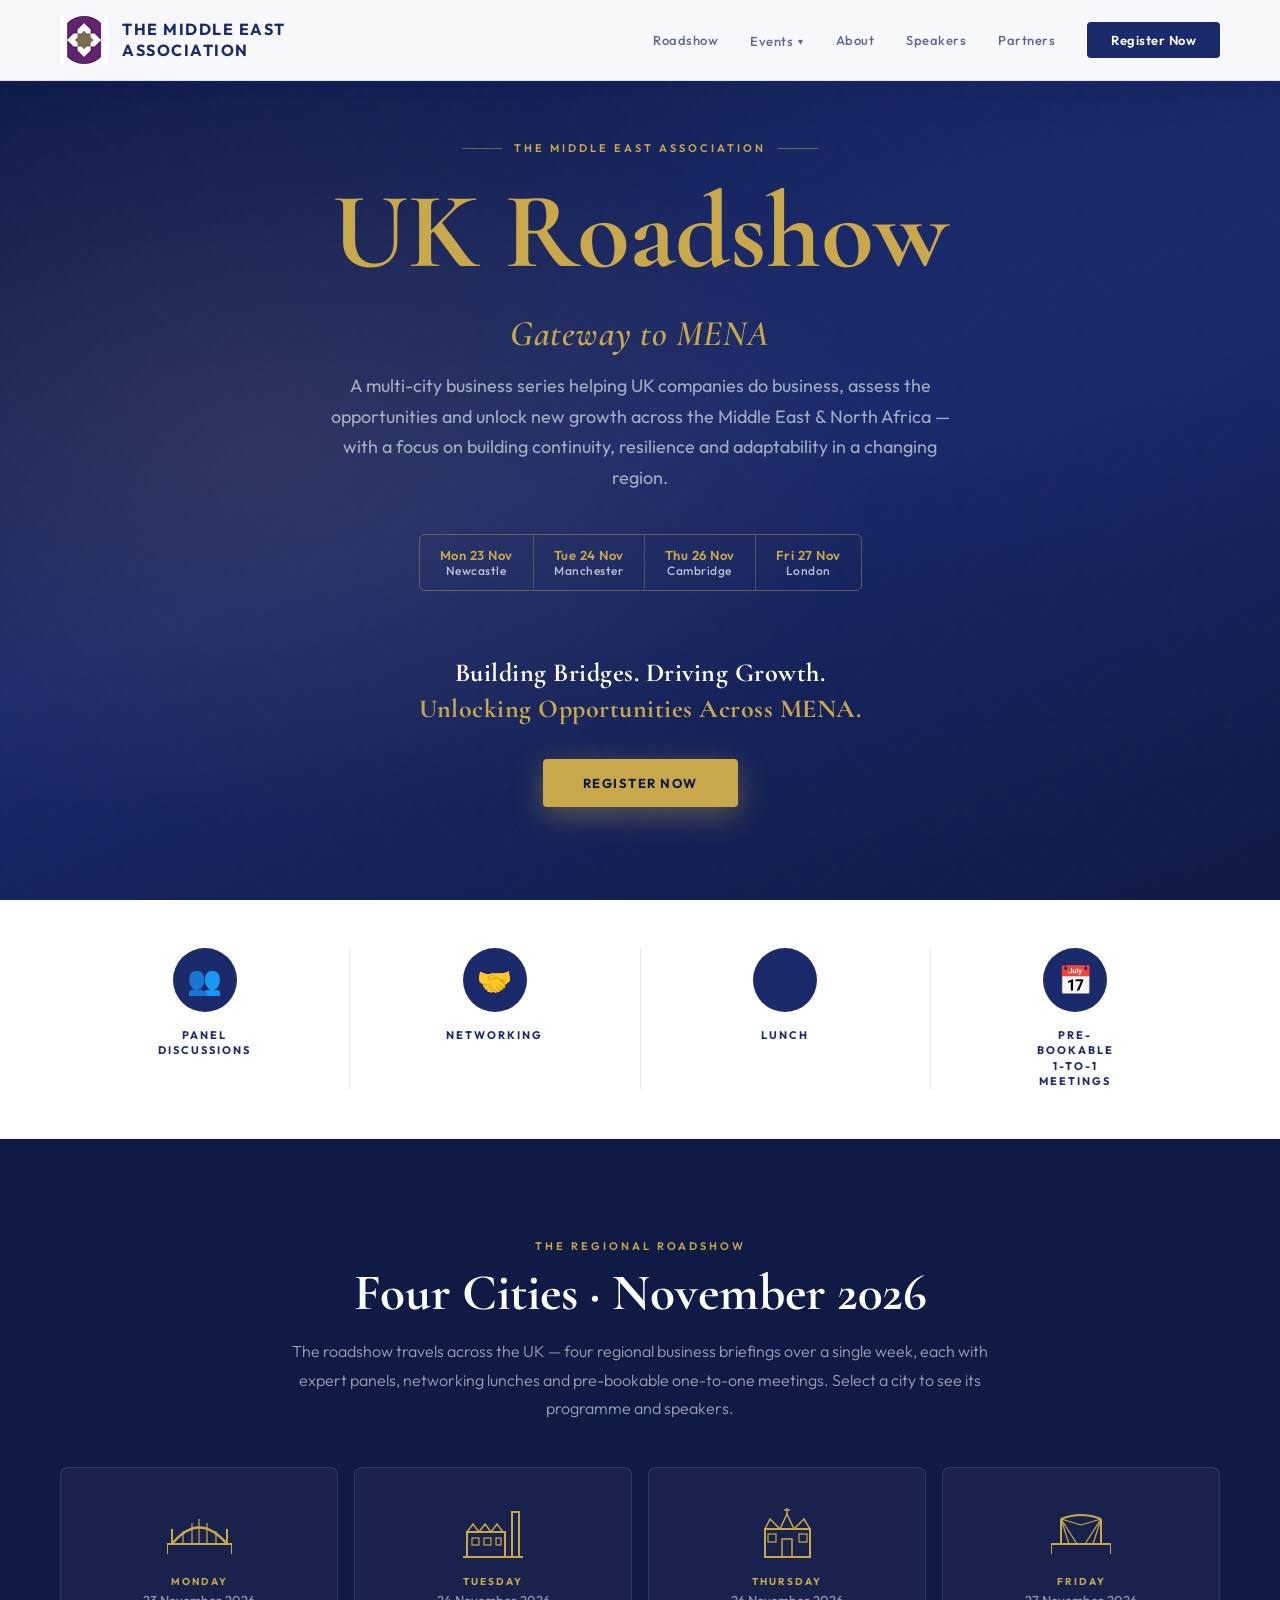
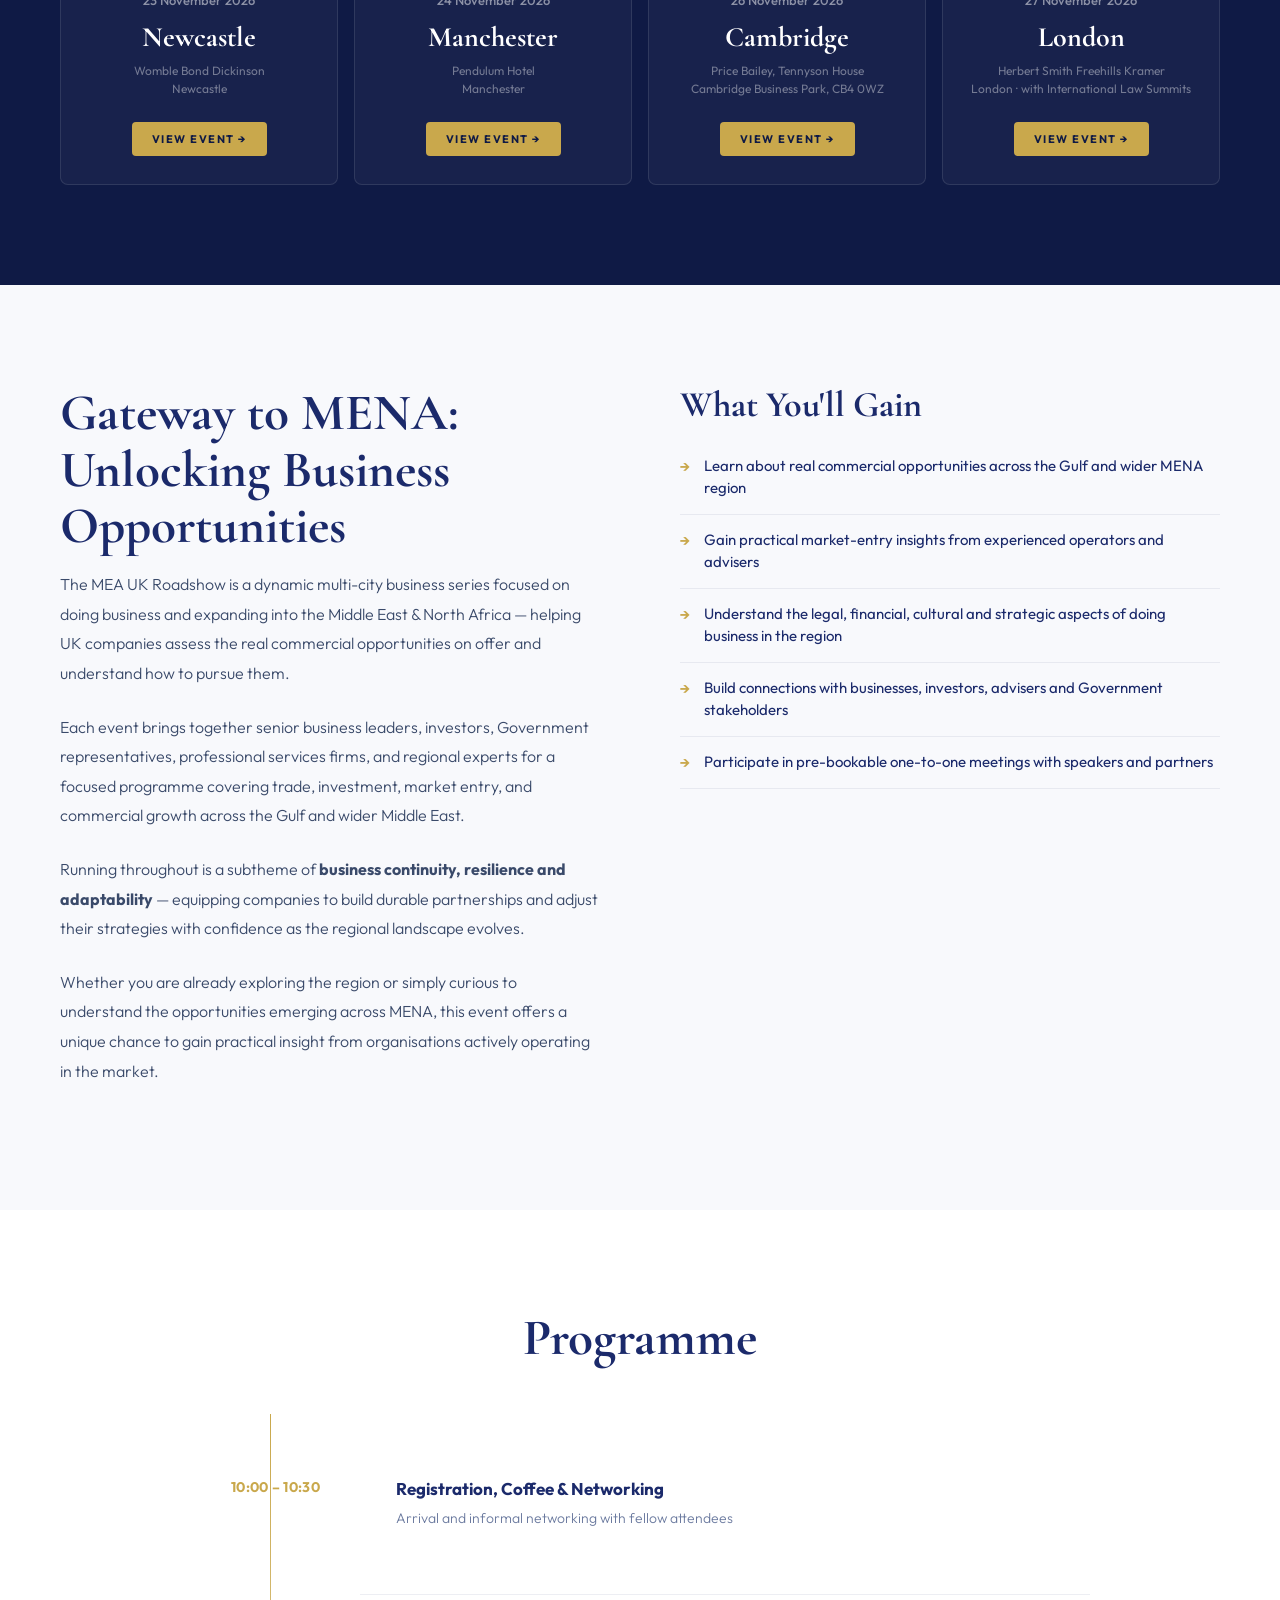
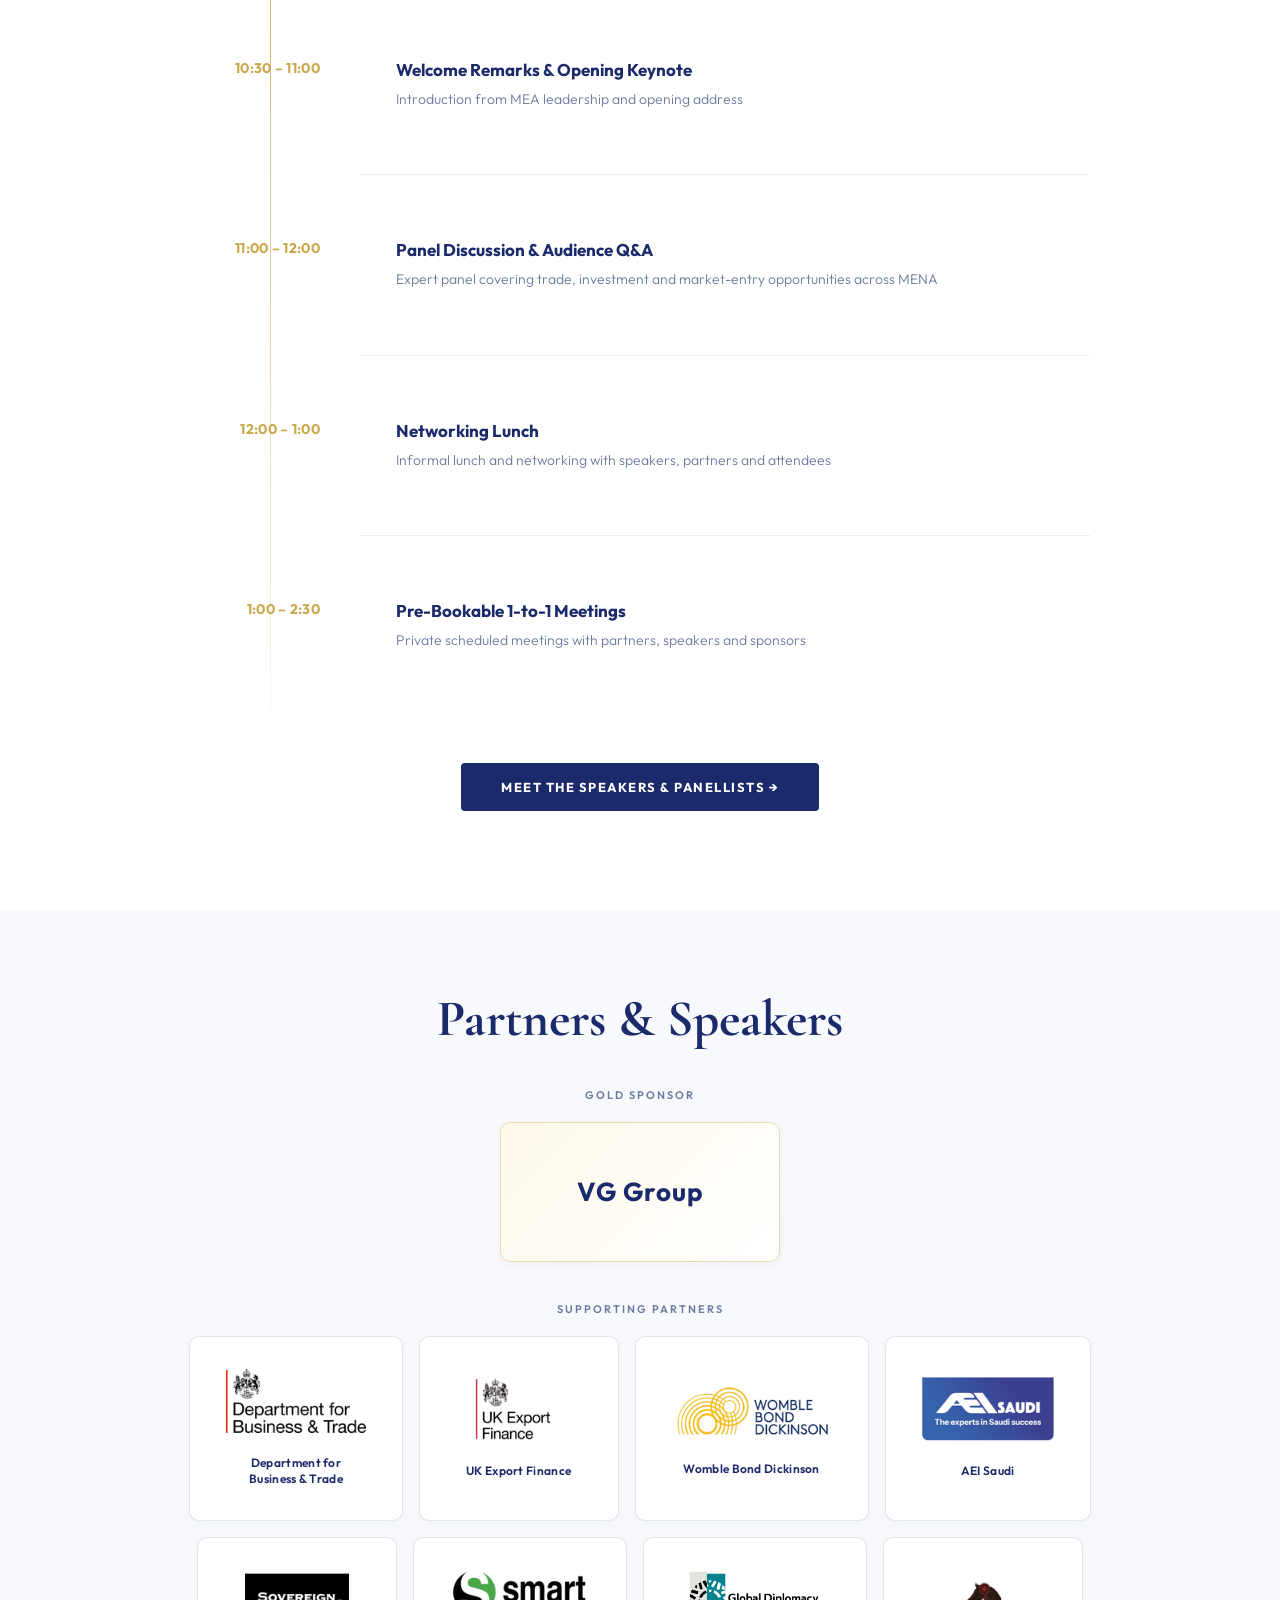
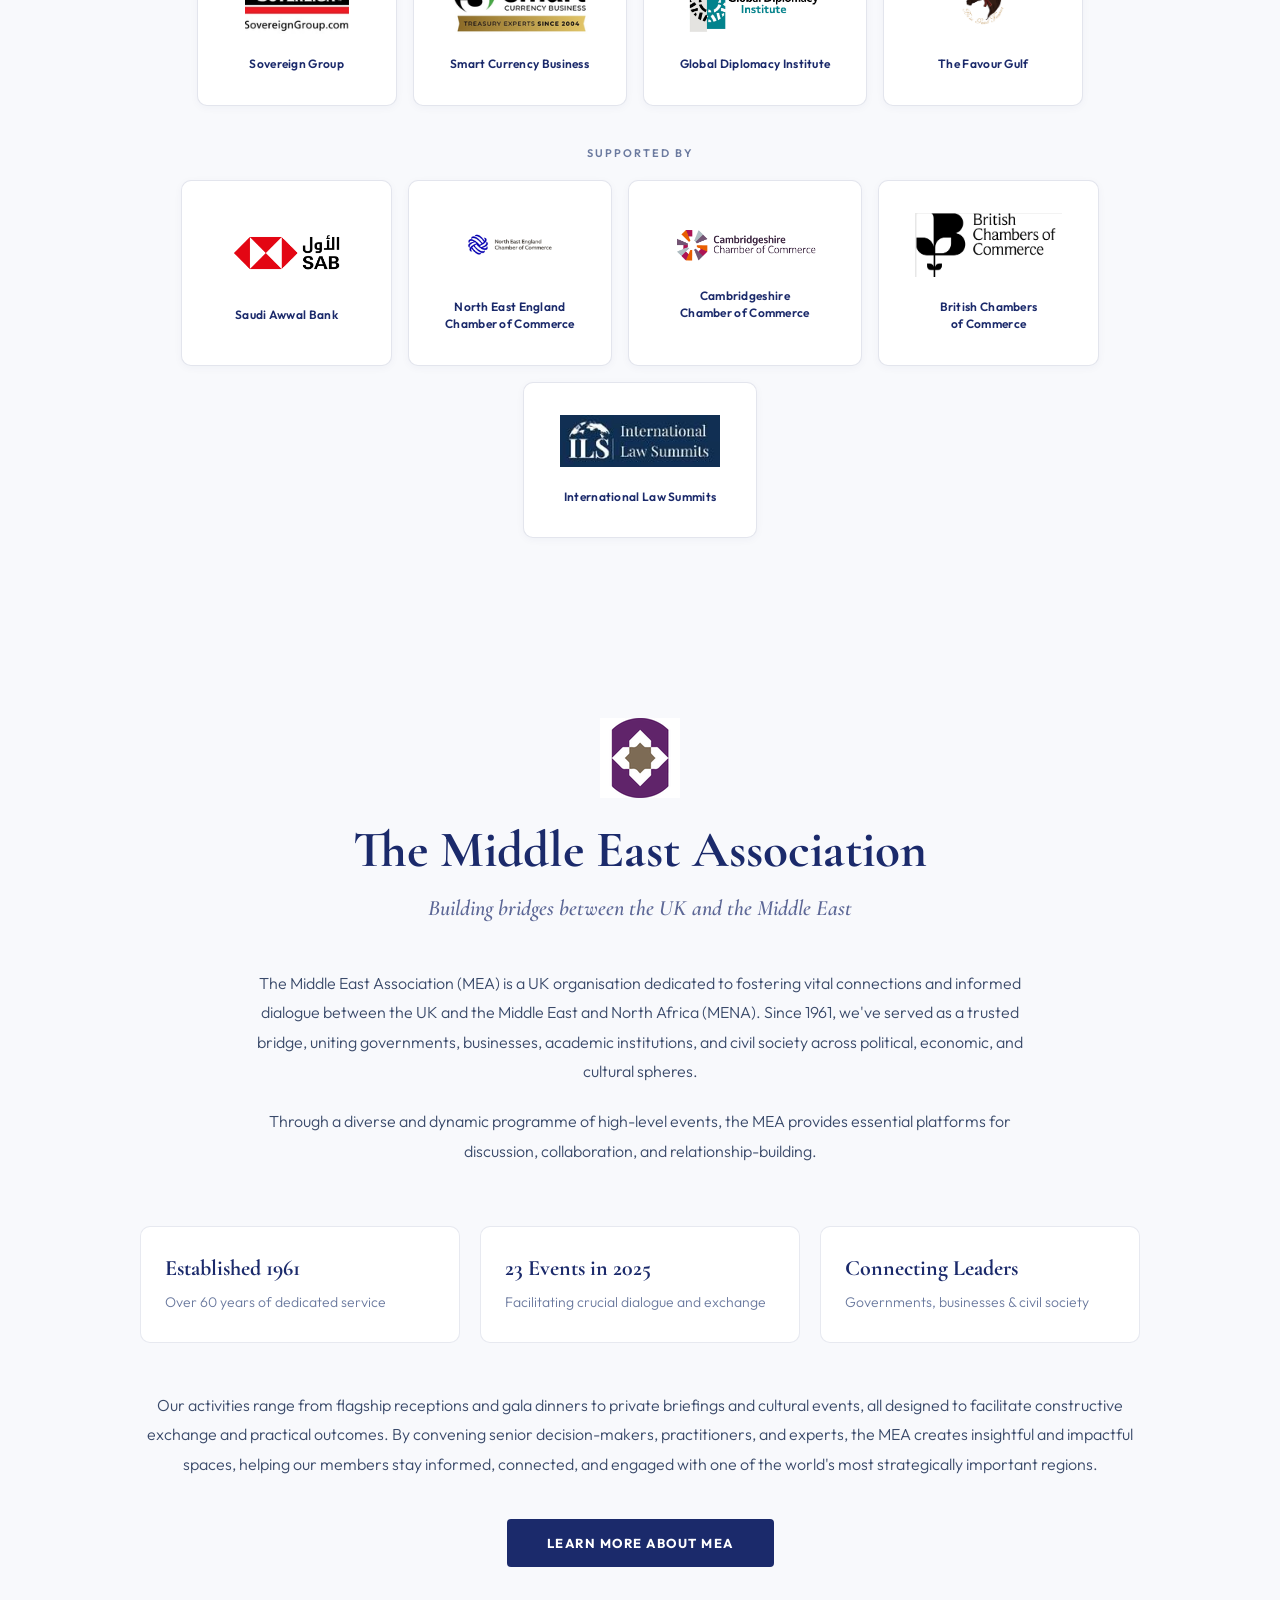
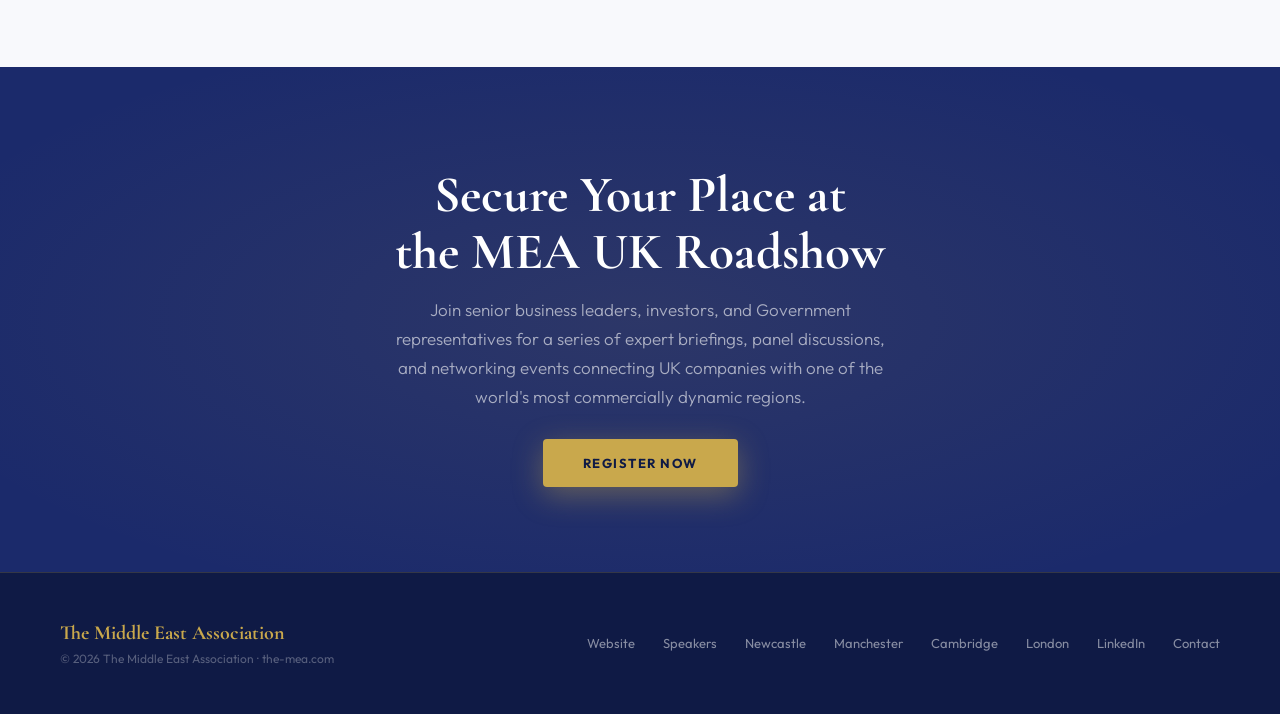
==== index.html @ 3d5b49f6 "Move SAB to the Supported By tier Co-Authored-By: Claude Opus 4.8 (1M context) <noreply@anthropic.co" ====
<!DOCTYPE html>
<html lang="en">
<head>
<meta charset="UTF-8">
<meta name="viewport" content="width=device-width, initial-scale=1.0">
<title>MEA UK Roadshow 2026 | The Middle East Association</title>
<link href="https://fonts.googleapis.com/css2?family=Cormorant+Garamond:ital,wght@0,400;0,600;0,700;1,400;1,600&family=Outfit:wght@300;400;500;600&display=swap" rel="stylesheet">
<link rel="stylesheet" href="assets/styles.css">
</head>
<body>

<!-- NAV -->
<nav>
  <a href="index.html" class="nav-logo">
    <img src="assets/mea-logo.png" alt="The Middle East Association" style="height:48px; width:auto; border-radius:4px;">
    <div class="nav-logo-text">The Middle East<br>Association</div>
  </a>
  <div class="nav-links">
    <a href="index.html">Roadshow</a>
    <details class="nav-dropdown">
      <summary>Events</summary>
      <div class="nav-dropdown-menu">
        <a href="newcastle.html">Newcastle <span>Mon 23 Nov 2026</span></a>
        <a href="manchester.html">Manchester <span>Tue 24 Nov 2026</span></a>
        <a href="cambridge.html">Cambridge <span>Thu 26 Nov 2026</span></a>
        <a href="london.html">London <span>Fri 27 Nov 2026</span></a>
      </div>
    </details>
    <a href="#about">About</a>
    <a href="speakers.html">Speakers</a>
    <a href="#partners">Partners</a>
    <a href="#cities" class="nav-register">Register Now</a>
  </div>
</nav>

<!-- HERO -->
<section class="hero">
  <div class="hero-bg"></div>
  <div class="hero-pattern"></div>
  <div class="hero-content">
    <div class="hero-eyebrow">The Middle East Association</div>
    <h2>UK Roadshow</h2>
    <p style="font-family:'Cormorant Garamond', serif; font-size:clamp(22px,3vw,36px); font-weight:600; font-style:italic; color:var(--gold); margin-bottom:16px; letter-spacing:0.5px; animation: fadeUp 0.9s 0.22s ease both;">Gateway to MENA</p>
    <p class="hero-tagline">A multi-city business series helping UK companies do business, assess the opportunities and unlock new growth across the Middle East &amp; North Africa &mdash; with a focus on building continuity, resilience and adaptability in a changing region.</p>

    <div class="hero-date-strip">
      <a class="hero-date-item" href="newcastle.html"><span>Mon 23 Nov</span>Newcastle</a>
      <a class="hero-date-item" href="manchester.html"><span>Tue 24 Nov</span>Manchester</a>
      <a class="hero-date-item" href="cambridge.html"><span>Thu 26 Nov</span>Cambridge</a>
      <a class="hero-date-item" href="london.html"><span>Fri 27 Nov</span>London</a>
    </div>

    <div style="margin: 24px 0 32px; animation: fadeUp 0.9s 0.35s ease both;">
      <p style="font-family:'Cormorant Garamond', serif; font-size:26px; font-weight:700; color:white; line-height:1.4; letter-spacing:0.5px;">
        Building Bridges. Driving Growth.<br>
        <span style="color:var(--gold);">Unlocking Opportunities Across MENA.</span>
      </p>
    </div>

    <div class="hero-cta">
      <a href="#cities" class="btn-primary">Register Now</a>
    </div>
  </div>
</section>

<!-- FORMAT STRIP -->
<div class="format-strip">
  <div class="format-inner">
    <div class="format-item">
      <div class="format-icon" style="font-size:28px; line-height:64px;">&#128101;</div>
      <div class="format-label">Panel<br>Discussions</div>
    </div>
    <div class="format-item">
      <div class="format-icon" style="font-size:28px; line-height:64px;">&#129309;</div>
      <div class="format-label">Networking</div>
    </div>
    <div class="format-item">
      <div class="format-icon" style="font-size:28px; line-height:64px;">&#127869;</div>
      <div class="format-label">Lunch</div>
    </div>
    <div class="format-item">
      <div class="format-icon" style="font-size:28px; line-height:64px;">&#128197;</div>
      <div class="format-label">Pre-Bookable<br>1-to-1<br>Meetings</div>
    </div>
  </div>
</div>

<!-- CITIES -->
<section class="cities-section" id="cities">
  <div class="section-header" style="margin-bottom:44px;">
    <div class="section-label">The Regional Roadshow</div>
    <h2 class="section-title">Four Cities &middot; November 2026</h2>
    <p class="section-body">The roadshow travels across the UK &mdash; four regional business briefings over a single week, each with expert panels, networking lunches and pre-bookable one-to-one meetings. Select a city to see its programme and speakers.</p>
  </div>

  <div class="cities-grid" style="grid-template-columns:repeat(4,1fr);">
    <a href="newcastle.html" class="city-card">
      <div class="city-landmark"><svg width="65" height="45" viewBox="0 0 65 45" fill="none" xmlns="http://www.w3.org/2000/svg">
  <line x1="0" y1="35" x2="65" y2="35" stroke="#C9A84C" stroke-width="2"/>
  <path d="M5 35 Q32 2 60 35" stroke="#C9A84C" stroke-width="2.5" fill="none"/>
  <line x1="5" y1="35" x2="5" y2="20" stroke="#C9A84C" stroke-width="2"/>
  <line x1="60" y1="35" x2="60" y2="20" stroke="#C9A84C" stroke-width="2"/>
  <line x1="16" y1="35" x2="16" y2="22" stroke="#C9A84C" stroke-width="1.2"/>
  <line x1="25" y1="35" x2="25" y2="14" stroke="#C9A84C" stroke-width="1.2"/>
  <line x1="32" y1="35" x2="32" y2="10" stroke="#C9A84C" stroke-width="1.2"/>
  <line x1="40" y1="35" x2="40" y2="14" stroke="#C9A84C" stroke-width="1.2"/>
  <line x1="49" y1="35" x2="49" y2="22" stroke="#C9A84C" stroke-width="1.2"/>
  <line x1="0" y1="35" x2="0" y2="45" stroke="#C9A84C" stroke-width="2"/>
  <line x1="65" y1="35" x2="65" y2="45" stroke="#C9A84C" stroke-width="2"/>
</svg></div>
      <div class="city-day">Monday</div>
      <div class="city-date-text">23 November 2026</div>
      <div class="city-name">Newcastle</div>
      <div class="city-venue">Womble Bond Dickinson<br>Newcastle</div>
      <span class="city-btn">View Event &rarr;</span>
    </a>

    <a href="manchester.html" class="city-card">
      <div class="city-landmark"><svg width="60" height="55" viewBox="0 0 60 55" fill="none" xmlns="http://www.w3.org/2000/svg">
  <rect x="4" y="28" width="38" height="25" stroke="#C9A84C" stroke-width="2" fill="none"/>
  <path d="M4 28 L10 20 L16 28 M16 28 L22 20 L28 28 M28 28 L34 20 L40 28" stroke="#C9A84C" stroke-width="1.5" fill="none"/>
  <rect x="49" y="8" width="7" height="45" stroke="#C9A84C" stroke-width="2" fill="none"/>
  <rect x="9" y="34" width="7" height="7" stroke="#C9A84C" stroke-width="1.2" fill="none"/>
  <rect x="21" y="34" width="7" height="7" stroke="#C9A84C" stroke-width="1.2" fill="none"/>
  <rect x="33" y="34" width="5" height="7" stroke="#C9A84C" stroke-width="1.2" fill="none"/>
  <line x1="0" y1="53" x2="60" y2="53" stroke="#C9A84C" stroke-width="2"/>
</svg></div>
      <div class="city-day">Tuesday</div>
      <div class="city-date-text">24 November 2026</div>
      <div class="city-name">Manchester</div>
      <div class="city-venue">Pendulum Hotel<br>Manchester</div>
      <span class="city-btn">View Event &rarr;</span>
    </a>

    <a href="cambridge.html" class="city-card">
      <div class="city-landmark"><svg width="55" height="55" viewBox="0 0 55 55" fill="none" xmlns="http://www.w3.org/2000/svg">
  <rect x="5" y="25" width="45" height="28" stroke="#C9A84C" stroke-width="2" fill="none"/>
  <line x1="5" y1="25" x2="5" y2="53" stroke="#C9A84C" stroke-width="2"/>
  <line x1="50" y1="25" x2="50" y2="53" stroke="#C9A84C" stroke-width="2"/>
  <path d="M5 25 L10 15 L20 25" stroke="#C9A84C" stroke-width="1.5" fill="none"/>
  <path d="M20 25 L27 10 L34 25" stroke="#C9A84C" stroke-width="1.5" fill="none"/>
  <path d="M34 25 L44 15 L50 25" stroke="#C9A84C" stroke-width="1.5" fill="none"/>
  <rect x="22" y="35" width="10" height="18" stroke="#C9A84C" stroke-width="1.5" fill="none"/>
  <rect x="8" y="30" width="8" height="8" stroke="#C9A84C" stroke-width="1.2" fill="none"/>
  <rect x="39" y="30" width="8" height="8" stroke="#C9A84C" stroke-width="1.2" fill="none"/>
  <line x1="27" y1="10" x2="27" y2="4" stroke="#C9A84C" stroke-width="1.5"/>
  <line x1="24" y1="6" x2="30" y2="6" stroke="#C9A84C" stroke-width="1.5"/>
</svg></div>
      <div class="city-day">Thursday</div>
      <div class="city-date-text">26 November 2026</div>
      <div class="city-name">Cambridge</div>
      <div class="city-venue">Price Bailey, Tennyson House<br>Cambridge Business Park, CB4 0WZ</div>
      <span class="city-btn">View Event &rarr;</span>
    </a>

    <a href="london.html" class="city-card">
      <div class="city-landmark"><svg width="60" height="45" viewBox="0 0 60 45" fill="none" xmlns="http://www.w3.org/2000/svg">
  <line x1="0" y1="35" x2="60" y2="35" stroke="#C9A84C" stroke-width="2"/>
  <line x1="10" y1="35" x2="10" y2="10" stroke="#C9A84C" stroke-width="2"/>
  <line x1="50" y1="35" x2="50" y2="10" stroke="#C9A84C" stroke-width="2"/>
  <path d="M10 10 Q30 2 50 10" stroke="#C9A84C" stroke-width="2" fill="none"/>
  <line x1="10" y1="10" x2="18" y2="35" stroke="#C9A84C" stroke-width="1.2"/>
  <line x1="10" y1="10" x2="26" y2="35" stroke="#C9A84C" stroke-width="1.2"/>
  <line x1="50" y1="10" x2="42" y2="35" stroke="#C9A84C" stroke-width="1.2"/>
  <line x1="50" y1="10" x2="34" y2="35" stroke="#C9A84C" stroke-width="1.2"/>
  <line x1="10" y1="10" x2="30" y2="16" stroke="#C9A84C" stroke-width="1.2"/>
  <line x1="50" y1="10" x2="30" y2="16" stroke="#C9A84C" stroke-width="1.2"/>
  <line x1="0" y1="35" x2="0" y2="45" stroke="#C9A84C" stroke-width="2"/>
  <line x1="60" y1="35" x2="60" y2="45" stroke="#C9A84C" stroke-width="2"/>
</svg></div>
      <div class="city-day">Friday</div>
      <div class="city-date-text">27 November 2026</div>
      <div class="city-name">London</div>
      <div class="city-venue">Herbert Smith Freehills Kramer<br>London &middot; with International Law Summits</div>
      <span class="city-btn">View Event &rarr;</span>
    </a>

  </div>
</section>

<!-- ABOUT -->
<section class="about-section" id="about">
  <div class="about-inner">
    <div>
      <h2 class="section-title" style="color:var(--navy);">Gateway to MENA:<br>Unlocking Business Opportunities</h2>
      <p class="about-text">The MEA UK Roadshow is a dynamic multi-city business series focused on doing business and expanding into the Middle East &amp; North Africa &mdash; helping UK companies assess the real commercial opportunities on offer and understand how to pursue them.</p>
      <p class="about-text">Each event brings together senior business leaders, investors, Government representatives, professional services firms, and regional experts for a focused programme covering trade, investment, market entry, and commercial growth across the Gulf and wider Middle East.</p>
      <p class="about-text">Running throughout is a subtheme of <strong>business continuity, resilience and adaptability</strong> &mdash; equipping companies to build durable partnerships and adjust their strategies with confidence as the regional landscape evolves.</p>
      <p class="about-text">Whether you are already exploring the region or simply curious to understand the opportunities emerging across MENA, this event offers a unique chance to gain practical insight from organisations actively operating in the market.</p>
    </div>
    <div>
      <h2 class="section-title" style="color:var(--navy); font-size:36px;">What You'll Gain</h2>
      <ul class="benefits-list">
        <li>Learn about real commercial opportunities across the Gulf and wider MENA region</li>
        <li>Gain practical market-entry insights from experienced operators and advisers</li>
        <li>Understand the legal, financial, cultural and strategic aspects of doing business in the region</li>
        <li>Build connections with businesses, investors, advisers and Government stakeholders</li>
        <li>Participate in pre-bookable one-to-one meetings with speakers and partners</li>
      </ul>
    </div>
  </div>
</section>

<!-- PROGRAMME -->
<section class="programme-section" id="programme">
  <div class="programme-inner" style="text-align:center;">
    <h2 class="section-title" style="color:var(--navy); text-align:center; margin-bottom:48px;">Programme</h2>
    <div class="programme-timeline" style="text-align:left;">
      <div class="programme-item">
        <div class="prog-time">10:00 &ndash; 10:30</div>
        <div class="prog-content">
          <div class="prog-title">Registration, Coffee &amp; Networking</div>
          <div class="prog-desc">Arrival and informal networking with fellow attendees</div>
        </div>
      </div>
      <div class="programme-item">
        <div class="prog-time">10:30 &ndash; 11:00</div>
        <div class="prog-content">
          <div class="prog-title">Welcome Remarks &amp; Opening Keynote</div>
          <div class="prog-desc">Introduction from MEA leadership and opening address</div>
        </div>
      </div>
      <div class="programme-item">
        <div class="prog-time">11:00 &ndash; 12:00</div>
        <div class="prog-content">
          <div class="prog-title">Panel Discussion &amp; Audience Q&amp;A</div>
          <div class="prog-desc">Expert panel covering trade, investment and market-entry opportunities across MENA</div>
        </div>
      </div>
      <div class="programme-item">
        <div class="prog-time">12:00 &ndash; 1:00</div>
        <div class="prog-content">
          <div class="prog-title">Networking Lunch</div>
          <div class="prog-desc">Informal lunch and networking with speakers, partners and attendees</div>
        </div>
      </div>
      <div class="programme-item">
        <div class="prog-time">1:00 &ndash; 2:30</div>
        <div class="prog-content">
          <div class="prog-title">Pre-Bookable 1-to-1 Meetings</div>
          <div class="prog-desc">Private scheduled meetings with partners, speakers and sponsors</div>
        </div>
      </div>
    </div>
    <div style="margin-top:48px;">
      <a href="speakers.html" class="btn-primary" style="background:var(--navy); box-shadow:none; display:inline-block; color:white;">Meet the Speakers &amp; Panellists &rarr;</a>
    </div>
  </div>
</section>

<!-- PARTNERS -->
<section class="partners-section" id="partners">
  <div class="partners-inner">
    <h2 class="section-title" style="color:var(--navy); margin-bottom:24px; text-align:center;">Partners &amp; Speakers</h2>

    <div class="partners-label" style="text-align:center;">Gold Sponsor</div>
    <div class="partners-grid" style="justify-content:center;">
      <a href="https://www.vg.je" target="_blank" class="partner-logo-card sponsor" style="min-width:280px; min-height:140px;">
        <span class="partner-name" style="font-size:26px; font-weight:700; color:var(--navy); letter-spacing:1px; line-height:1.2;">VG Group</span>
      </a>
    </div>

    <div class="partners-label" style="text-align:center;">Supporting Partners</div>
    <div class="partners-grid" style="justify-content:center;">
      <a href="https://www.gov.uk/government/organisations/department-for-business-and-trade" target="_blank" class="partner-logo-card" style="min-height:130px;">
        <img src="assets/partners/department-for-business-and-trade.png" alt="Department for<br>Business &amp; Trade">
        <span class="partner-name" style="font-size:12px; font-weight:600; color:var(--navy); text-align:center; line-height:1.4; margin-top:8px;">Department for<br>Business &amp; Trade</span>
      </a>
      <a href="https://www.ukexportfinance.gov.uk" target="_blank" class="partner-logo-card" style="min-height:130px;">
        <img src="assets/partners/uk-export-finance.png" alt="UK Export Finance">
        <span class="partner-name" style="font-size:12px; font-weight:600; color:var(--navy); text-align:center; line-height:1.4; margin-top:8px;">UK Export Finance</span>
      </a>
      <a href="https://www.womblebonddickinson.com/uk" target="_blank" class="partner-logo-card" style="min-height:130px;">
        <img src="assets/partners/womble-bond-dickinson.png" alt="Womble Bond Dickinson">
        <span class="partner-name" style="font-size:12px; font-weight:600; color:var(--navy); text-align:center; line-height:1.4; margin-top:8px;">Womble Bond Dickinson</span>
      </a>
      <a href="https://www.aeisaudi.com" target="_blank" class="partner-logo-card" style="min-height:130px;">
        <img src="assets/partners/aei-saudi.png" alt="AEI Saudi">
        <span class="partner-name" style="font-size:12px; font-weight:600; color:var(--navy); text-align:center; line-height:1.4; margin-top:8px;">AEI Saudi</span>
      </a>
      <a href="https://www.sovereigngroup.com" target="_blank" class="partner-logo-card" style="min-height:130px;">
        <img src="assets/partners/sovereign-group.png" alt="Sovereign Group">
        <span class="partner-name" style="font-size:12px; font-weight:600; color:var(--navy); text-align:center; line-height:1.4; margin-top:8px;">Sovereign Group</span>
      </a>
      <a href="https://www.smartcurrencybusiness.com/middle-east-association/" target="_blank" class="partner-logo-card" style="min-height:130px;">
        <img src="assets/partners/smart-currency-business.png" alt="Smart Currency Business">
        <span class="partner-name" style="font-size:12px; font-weight:600; color:var(--navy); text-align:center; line-height:1.4; margin-top:8px;">Smart Currency Business</span>
      </a>
      <a href="https://globaldiplomacyinstitute.com/" target="_blank" class="partner-logo-card" style="min-height:130px;">
        <img src="assets/partners/global-diplomacy-institute.png" alt="Global Diplomacy Institute">
        <span class="partner-name" style="font-size:12px; font-weight:600; color:var(--navy); text-align:center; line-height:1.4; margin-top:8px;">Global Diplomacy Institute</span>
      </a>
      <a href="https://thefavourgulf.com/" target="_blank" class="partner-logo-card" style="min-height:130px;">
        <img src="assets/partners/the-favour-gulf.png" alt="The Favour Gulf">
        <span class="partner-name" style="font-size:12px; font-weight:600; color:var(--navy); text-align:center; line-height:1.4; margin-top:8px;">The Favour Gulf</span>
      </a>
    </div>

    <div class="partners-label" style="text-align:center;">Supported By</div>
    <div class="partners-grid" style="justify-content:center;">
      <a href="https://www.sab.com" target="_blank" class="partner-logo-card" style="min-height:130px;">
        <img src="assets/partners/saudi-awwal-bank.png" alt="Saudi Awwal Bank (SAB)">
        <span class="partner-name" style="font-size:12px; font-weight:600; color:var(--navy); text-align:center; line-height:1.4; margin-top:8px;">Saudi Awwal Bank</span>
      </a>
      <a href="https://www.necc.co.uk" target="_blank" class="partner-logo-card" style="min-height:130px;">
        <img src="assets/partners/north-east-england-chamber-of-commerce.gif" alt="North East England<br>Chamber of Commerce">
        <span class="partner-name" style="font-size:12px; font-weight:600; color:var(--navy); text-align:center; line-height:1.4; margin-top:8px;">North East England<br>Chamber of Commerce</span>
      </a>
      <a href="https://www.cambridgeshirechamber.co.uk" target="_blank" class="partner-logo-card" style="min-height:130px;">
        <img src="assets/partners/cambridgeshire-chamber-of-commerce.png" alt="Cambridgeshire<br>Chamber of Commerce">
        <span class="partner-name" style="font-size:12px; font-weight:600; color:var(--navy); text-align:center; line-height:1.4; margin-top:8px;">Cambridgeshire<br>Chamber of Commerce</span>
      </a>
      <a href="https://www.britishchambers.org.uk" target="_blank" class="partner-logo-card" style="min-height:130px;">
        <img src="assets/partners/british-chambers-of-commerce.png" alt="British Chambers<br>of Commerce">
        <span class="partner-name" style="font-size:12px; font-weight:600; color:var(--navy); text-align:center; line-height:1.4; margin-top:8px;">British Chambers<br>of Commerce</span>
      </a>
      <a href="london.html" target="_blank" class="partner-logo-card" style="min-height:130px;">
        <img src="assets/partners/international-law-summit.png" alt="International Law Summits">
        <span class="partner-name" style="font-size:12px; font-weight:600; color:var(--navy); text-align:center; line-height:1.4; margin-top:8px;">International Law Summits</span>
      </a>
    </div>
  </div>
</section>

<!-- ABOUT MEA -->
<section style="background:#F8F9FC; padding:100px 60px;">
  <div style="max-width:1000px; margin:0 auto;">
    <div style="text-align:center; margin-bottom:48px;">
      <img src="assets/mea-logo-large.png" alt="MEA Logo" style="height:80px; width:auto; margin-bottom:24px; display:block; margin-left:auto; margin-right:auto;">
      <h2 style="font-family:'Cormorant Garamond',serif; font-size:clamp(36px,4vw,60px); font-weight:700; color:var(--navy); margin-bottom:16px; line-height:1.1;">The Middle East Association</h2>
      <p style="font-family:'Cormorant Garamond',serif; font-size:22px; font-weight:600; color:var(--navy); opacity:0.7; font-style:italic;">Building bridges between the UK and the Middle East</p>
    </div>

    <div style="margin-bottom:60px; max-width:780px; text-align:center; margin-left:auto; margin-right:auto;">
      <p style="font-size:16px; font-weight:300; line-height:1.85; color:#3A4A6A; margin-bottom:20px;">The Middle East Association (MEA) is a UK organisation dedicated to fostering vital connections and informed dialogue between the UK and the Middle East and North Africa (MENA). Since 1961, we've served as a trusted bridge, uniting governments, businesses, academic institutions, and civil society across political, economic, and cultural spheres.</p>
      <p style="font-size:16px; font-weight:300; line-height:1.85; color:#3A4A6A;">Through a diverse and dynamic programme of high-level events, the MEA provides essential platforms for discussion, collaboration, and relationship-building.</p>
    </div>

    <div class="stats-grid">
      <div style="background:white; border:1px solid rgba(27,42,107,0.1); border-radius:10px; padding:28px 24px;">
        <h4 style="font-family:'Cormorant Garamond',serif; font-size:22px; font-weight:700; color:var(--navy); margin-bottom:10px;">Established 1961</h4>
        <p style="font-size:14px; font-weight:300; color:var(--muted); line-height:1.6;">Over 60 years of dedicated service</p>
      </div>
      <div style="background:white; border:1px solid rgba(27,42,107,0.1); border-radius:10px; padding:28px 24px;">
        <h4 style="font-family:'Cormorant Garamond',serif; font-size:22px; font-weight:700; color:var(--navy); margin-bottom:10px;">23 Events in 2025</h4>
        <p style="font-size:14px; font-weight:300; color:var(--muted); line-height:1.6;">Facilitating crucial dialogue and exchange</p>
      </div>
      <div style="background:white; border:1px solid rgba(27,42,107,0.1); border-radius:10px; padding:28px 24px;">
        <h4 style="font-family:'Cormorant Garamond',serif; font-size:22px; font-weight:700; color:var(--navy); margin-bottom:10px;">Connecting Leaders</h4>
        <p style="font-size:14px; font-weight:300; color:var(--muted); line-height:1.6;">Governments, businesses &amp; civil society</p>
      </div>
    </div>

    <p style="font-size:16px; font-weight:300; line-height:1.85; color:#3A4A6A; text-align:center;">Our activities range from flagship receptions and gala dinners to private briefings and cultural events, all designed to facilitate constructive exchange and practical outcomes. By convening senior decision-makers, practitioners, and experts, the MEA creates insightful and impactful spaces, helping our members stay informed, connected, and engaged with one of the world's most strategically important regions.</p>

    <div style="text-align:center; margin-top:40px;">
      <a href="https://the-mea.com" target="_blank" class="btn-primary" style="background:var(--navy); box-shadow:none; display:inline-block; color:white;">Learn More About MEA</a>
    </div>
  </div>
</section>

<!-- CTA -->
<section class="cta-section">
  <div style="position:relative; z-index:2;">
    <h2 class="section-title" style="color:white; margin-bottom:16px;">Secure Your Place at<br>the MEA UK Roadshow</h2>
    <p class="cta-sub">Join senior business leaders, investors, and Government representatives for a series of expert briefings, panel discussions, and networking events connecting UK companies with one of the world's most commercially dynamic regions.</p>
    <a href="#cities" class="btn-primary">Register Now</a>
  </div>
</section>

<!-- FOOTER -->
<footer>
  <div class="footer-left">
    <div class="footer-logo">The Middle East Association</div>
    <p>&copy; 2026 The Middle East Association &middot; the-mea.com</p>
  </div>
  <div class="footer-links">
    <a href="https://the-mea.com" target="_blank">Website</a>
    <a href="speakers.html">Speakers</a>
    <a href="newcastle.html">Newcastle</a>
    <a href="manchester.html">Manchester</a>
    <a href="cambridge.html">Cambridge</a>
    <a href="london.html">London</a>
    <a href="https://www.linkedin.com/company/middle-east-association-the-/" target="_blank">LinkedIn</a>
    <a href="mailto:info@the-mea.com">Contact</a>
  </div>
</footer>
<script>
  document.addEventListener('click', function (e) {
    document.querySelectorAll('details.nav-dropdown[open]').forEach(function (d) {
      if (!d.contains(e.target)) d.removeAttribute('open');
    });
  });
</script>

</body>
</html>
---- assets/styles.css ----
:root {
  --navy: #1B2A6B;
  --navy-dark: #0F1A45;
  --gold: #C9A84C;
  --gold-light: #E8D5A3;
  --cream: #FAF7F2;
  --white: #FFFFFF;
  --text: #1B2A6B;
  --muted: #6B7A9F;
  --bg: #F8F9FC;
}

* { margin: 0; padding: 0; box-sizing: border-box; }
html { scroll-behavior: smooth; }

body {
  font-family: 'Outfit', sans-serif;
  background: var(--white);
  color: var(--text);
  overflow-x: hidden;
}

/* ─── NAV ─── */
nav {
  position: fixed;
  top: 0; left: 0; right: 0;
  z-index: 100;
  padding: 16px 60px;
  display: flex;
  align-items: center;
  justify-content: space-between;
  background: rgba(255,255,255,0.97);
  backdrop-filter: blur(8px);
  border-bottom: 1px solid rgba(27,42,107,0.1);
  box-shadow: 0 2px 20px rgba(27,42,107,0.06);
}

.nav-logo {
  display: flex;
  align-items: center;
  gap: 14px;
}

.nav-logo-text {
  font-family: 'Outfit', sans-serif;
  font-size: 16px;
  font-weight: 700;
  letter-spacing: 1.5px;
  text-transform: uppercase;
  color: var(--navy);
  line-height: 1.3;
}

.nav-links { display: flex; gap: 32px; align-items: center; }
.nav-links a {
  font-size: 13px;
  font-weight: 500;
  letter-spacing: 0.5px;
  color: var(--navy);
  text-decoration: none;
  opacity: 0.7;
  transition: opacity 0.2s, color 0.2s;
}
.nav-links a:hover { opacity: 1; color: var(--gold); }

.nav-register {
  background: var(--navy) !important;
  color: white !important;
  padding: 10px 24px;
  border-radius: 4px;
  opacity: 1 !important;
  font-weight: 600 !important;
  transition: background 0.2s !important;
}
.nav-register:hover { background: var(--gold) !important; }

/* ─── HERO ─── */
.hero {
  min-height: 100vh;
  position: relative;
  display: flex;
  align-items: center;
  justify-content: center;
  overflow: hidden;
  background: var(--navy-dark);
  padding: 120px 60px 80px;
}

.hero-bg {
  position: absolute;
  inset: 0;
  background:
    radial-gradient(ellipse 70% 60% at 20% 50%, rgba(201,168,76,0.12) 0%, transparent 70%),
    radial-gradient(ellipse 60% 50% at 80% 30%, rgba(27,42,107,0.8) 0%, transparent 70%),
    linear-gradient(160deg, #0F1A45 0%, #1B2A6B 50%, #0F1A45 100%);
}

.hero-pattern {
  position: absolute;
  inset: 0;
  background-image: url("data:image/svg+xml,%3Csvg width='60' height='60' viewBox='0 0 60 60' xmlns='http://www.w3.org/2000/svg'%3E%3Cpath d='M30 5 L55 30 L30 55 L5 30 Z' fill='none' stroke='rgba(201,168,76,0.04)' stroke-width='1'/%3E%3C/svg%3E");
  background-size: 60px 60px;
}

.hero-content {
  position: relative;
  z-index: 2;
  text-align: center;
  max-width: 900px;
  animation: fadeUp 0.9s ease both;
}

@keyframes fadeUp {
  from { opacity: 0; transform: translateY(24px); }
  to { opacity: 1; transform: translateY(0); }
}

.hero-eyebrow {
  display: inline-flex;
  align-items: center;
  gap: 12px;
  font-size: 11px;
  font-weight: 600;
  letter-spacing: 3px;
  text-transform: uppercase;
  color: var(--gold);
  margin-bottom: 28px;
  animation: fadeUp 0.9s 0.1s ease both;
}

.hero-eyebrow::before,
.hero-eyebrow::after {
  content: '';
  width: 40px;
  height: 1px;
  background: var(--gold);
  opacity: 0.5;
}

.hero h1 {
  font-family: 'Cormorant Garamond', serif;
  font-size: clamp(28px, 5vw, 52px);
  font-weight: 600;
  line-height: 1.1;
  color: rgba(255,255,255,0.85);
  margin-bottom: 8px;
  letter-spacing: 3px;
  text-transform: uppercase;
  animation: fadeUp 0.9s 0.15s ease both;
}

.hero h2 {
  font-family: 'Cormorant Garamond', serif;
  font-size: clamp(52px, 9vw, 108px);
  font-weight: 700;
  line-height: 0.9;
  color: var(--gold);
  margin-bottom: 32px;
  animation: fadeUp 0.9s 0.2s ease both;
}

.hero-tagline {
  font-size: 18px;
  font-weight: 400;
  color: rgba(255,255,255,0.6);
  max-width: 620px;
  margin: 0 auto 16px;
  line-height: 1.7;
  animation: fadeUp 0.9s 0.25s ease both;
}

.hero-tagline strong {
  color: rgba(255,255,255,0.9);
  font-weight: 500;
}

.hero-date-strip {
  display: inline-flex;
  gap: 0;
  border: 1px solid rgba(201,168,76,0.4);
  border-radius: 6px;
  overflow: hidden;
  margin: 24px auto 40px;
  animation: fadeUp 0.9s 0.3s ease both;
}

.hero-date-item {
  padding: 12px 20px;
  font-size: 12px;
  font-weight: 500;
  color: rgba(255,255,255,0.7);
  letter-spacing: 0.5px;
  border-right: 1px solid rgba(201,168,76,0.3);
}

.hero-date-item:last-child { border-right: none; }
.hero-date-item span { display: block; color: var(--gold); font-weight: 600; font-size: 13px; }

.hero-cta {
  display: flex;
  gap: 16px;
  justify-content: center;
  flex-wrap: wrap;
  animation: fadeUp 0.9s 0.35s ease both;
}

.btn-primary {
  background: var(--gold);
  color: var(--navy-dark);
  text-decoration: none;
  padding: 16px 40px;
  border-radius: 4px;
  font-size: 13px;
  font-weight: 700;
  letter-spacing: 1.5px;
  text-transform: uppercase;
  transition: all 0.3s;
  box-shadow: 0 8px 30px rgba(201,168,76,0.4);
}
.btn-primary:hover { background: var(--gold-light); transform: translateY(-2px); }

.btn-secondary {
  background: transparent;
  color: white;
  text-decoration: none;
  padding: 16px 40px;
  border-radius: 4px;
  font-size: 13px;
  font-weight: 600;
  letter-spacing: 1.5px;
  text-transform: uppercase;
  border: 1px solid rgba(255,255,255,0.3);
  transition: all 0.3s;
}
.btn-secondary:hover { border-color: var(--gold); color: var(--gold); }

/* ─── TAGLINE BANNER ─── */
.tagline-banner {
  background: var(--navy);
  padding: 28px 60px;
  display: flex;
  align-items: center;
  justify-content: center;
  gap: 16px;
}

.tagline-banner p {
  font-size: 15px;
  font-weight: 500;
  color: white;
  letter-spacing: 0.5px;
}

.tagline-banner strong { color: var(--gold); }

/* ─── FORMAT ICONS ─── */
.format-strip {
  background: white;
  padding: 48px 60px;
  border-bottom: 1px solid rgba(27,42,107,0.08);
}

.format-inner {
  max-width: 1200px;
  margin: 0 auto;
  display: flex;
  align-items: stretch;
  gap: 0;
  justify-content: center;
}

.format-item {
  flex: 1;
  text-align: center;
  padding: 0 24px;
  border-right: 1px solid rgba(27,42,107,0.1);
  display: flex;
  flex-direction: column;
  align-items: center;
  justify-content: flex-start;
}

.format-item:last-child { border-right: none; }

.format-icon {
  width: 64px;
  height: 64px;
  background: var(--navy);
  border-radius: 50%;
  margin: 0 auto 16px;
  display: flex;
  align-items: center;
  justify-content: center;
  font-size: 26px;
  flex-shrink: 0;
  line-height: 1;
}

.format-label {
  font-size: 11px;
  font-weight: 700;
  letter-spacing: 2px;
  text-transform: uppercase;
  color: var(--navy);
  line-height: 1.4;
  max-width: 100px;
}


/* ─── CITIES ─── */
.cities-section {
  background: var(--navy-dark);
  padding: 100px 60px;
}

.section-header {
  text-align: center;
  max-width: 700px;
  margin: 0 auto 64px;
}

.section-label {
  font-size: 11px;
  font-weight: 600;
  letter-spacing: 3px;
  text-transform: uppercase;
  color: var(--gold);
  margin-bottom: 12px;
}

.section-title {
  font-family: 'Cormorant Garamond', serif;
  font-size: clamp(38px, 4vw, 56px);
  font-weight: 700;
  line-height: 1.1;
  color: white;
  margin-bottom: 16px;
}

.section-body {
  font-size: 16px;
  font-weight: 300;
  line-height: 1.8;
  color: rgba(255,255,255,0.6);
}

.cities-grid {
  display: grid;
  grid-template-columns: repeat(5, 1fr);
  gap: 16px;
  max-width: 1200px;
  margin: 0 auto;
}

.city-card {
  position: relative;
  background: rgba(255,255,255,0.04);
  border: 1px solid rgba(255,255,255,0.1);
  border-radius: 8px;
  padding: 36px 20px 28px;
  text-align: center;
  transition: all 0.35s;
  overflow: hidden;
}

.city-card::before {
  content: '';
  position: absolute;
  top: 0; left: 0; right: 0;
  height: 3px;
  background: linear-gradient(90deg, var(--gold), var(--gold-light));
  transform: scaleX(0);
  transition: transform 0.35s;
}

.city-card:hover {
  border-color: rgba(201,168,76,0.5);
  background: rgba(201,168,76,0.06);
  transform: translateY(-6px);
  box-shadow: 0 16px 50px rgba(0,0,0,0.3);
}

.city-card:hover::before { transform: scaleX(1); }

/* Featured card — the one confirmed event */
.city-card.featured {
  background: linear-gradient(160deg, rgba(201,168,76,0.22), rgba(201,168,76,0.08));
  border-color: var(--gold);
  box-shadow: 0 12px 40px rgba(201,168,76,0.2);
}

.city-card.featured::before { transform: scaleX(1); }

.city-card.featured .city-date-text { color: rgba(255,255,255,0.75); }

.city-card.featured .city-badge {
  display: inline-block;
  background: var(--gold);
  color: var(--navy-dark);
  font-size: 9px;
  font-weight: 700;
  letter-spacing: 1.5px;
  text-transform: uppercase;
  padding: 3px 10px;
  border-radius: 20px;
  margin-bottom: 14px;
}

.city-landmark {
  height: 55px;
  margin-bottom: 16px;
  display: flex;
  align-items: center;
  justify-content: center;
}

.city-day {
  font-size: 10px;
  font-weight: 700;
  letter-spacing: 2px;
  text-transform: uppercase;
  color: var(--gold);
  margin-bottom: 4px;
}

.city-date-text {
  font-size: 13px;
  font-weight: 500;
  color: rgba(255,255,255,0.5);
  margin-bottom: 12px;
}

.city-name {
  font-family: 'Cormorant Garamond', serif;
  font-size: 28px;
  font-weight: 700;
  color: white;
  margin-bottom: 8px;
}

.city-venue {
  font-size: 12px;
  color: rgba(255,255,255,0.4);
  line-height: 1.5;
  margin-bottom: 24px;
}

.city-btn {
  display: inline-block;
  background: var(--gold);
  color: var(--navy-dark);
  text-decoration: none;
  padding: 10px 20px;
  border-radius: 4px;
  font-size: 11px;
  font-weight: 700;
  letter-spacing: 1.5px;
  text-transform: uppercase;
  transition: all 0.2s;
}

.city-btn:hover { background: var(--gold-light); }

.city-btn.soon {
  background: rgba(255,255,255,0.08);
  color: rgba(255,255,255,0.4);
  cursor: default;
}

/* ─── ABOUT ─── */
.about-section {
  background: var(--bg);
  padding: 100px 60px;
}

.about-inner {
  max-width: 1200px;
  margin: 0 auto;
  display: grid;
  grid-template-columns: 1fr 1fr;
  gap: 80px;
  align-items: start;
}

.about-section .section-title { color: var(--navy); }
.about-section .section-label { color: var(--navy); opacity: 0.5; }

.about-text {
  font-size: 16px;
  font-weight: 300;
  line-height: 1.85;
  color: #3A4A6A;
  margin-bottom: 24px;
}

.benefits-list { list-style: none; }
.benefits-list li {
  display: flex;
  align-items: flex-start;
  gap: 14px;
  padding: 14px 0;
  border-bottom: 1px solid rgba(27,42,107,0.08);
  font-size: 15px;
  color: var(--text);
  line-height: 1.5;
}

.benefits-list li::before {
  content: '→';
  color: var(--gold);
  font-weight: 600;
  flex-shrink: 0;
  margin-top: 1px;
}

/* ─── PROGRAMME ─── */
.programme-section {
  background: white;
  padding: 100px 60px;
}

.programme-inner {
  max-width: 900px;
  margin: 0 auto;
}

.programme-inner .section-title { color: var(--navy); text-align: center; margin-bottom: 48px; }
.programme-inner .section-label { text-align: center; }

.programme-timeline { position: relative; }

.programme-timeline::before {
  content: '';
  position: absolute;
  left: 80px;
  top: 0; bottom: 0;
  width: 1px;
  background: linear-gradient(to bottom, var(--gold), rgba(201,168,76,0.1));
}

.programme-item {
  display: flex;
  gap: 40px;
  align-items: flex-start;
  margin-bottom: 0;
  position: relative;
}

.programme-item::before {
  display: none;
}

.prog-time {
  width: 130px;
  flex-shrink: 0;
  padding: 64px 0;
  font-size: 14px;
  font-weight: 700;
  color: var(--gold);
  text-align: right;
  letter-spacing: 0.3px;
}

.prog-content {
  flex: 1;
  padding: 64px 0 64px 36px;
  border-bottom: 1px solid rgba(27,42,107,0.08);
}

.programme-item:last-child .prog-content { border-bottom: none; }

.prog-title {
  font-size: 17px;
  font-weight: 700;
  color: var(--navy);
  margin-bottom: 8px;
}

.prog-desc {
  font-size: 14px;
  color: var(--muted);
  font-weight: 300;
  line-height: 1.6;
}

/* ─── PARTNERS ─── */
.partners-section {
  background: var(--bg);
  padding: 80px 60px;
}

.partners-inner { max-width: 1100px; margin: 0 auto; }
.partners-inner .section-title { color: var(--navy); }

.partners-label {
  font-size: 11px;
  font-weight: 600;
  letter-spacing: 2px;
  text-transform: uppercase;
  color: var(--muted);
  margin: 40px 0 20px;
}

.partners-grid {
  display: flex;
  gap: 16px;
  flex-wrap: wrap;
}

.partner-logo-card {
  background: white;
  border: 1px solid rgba(27,42,107,0.12);
  border-radius: 10px;
  padding: 32px 36px;
  display: flex;
  flex-direction: column;
  align-items: center;
  justify-content: center;
  gap: 14px;
  min-width: 200px;
  min-height: 130px;
  text-decoration: none;
  transition: all 0.25s;
  box-shadow: 0 2px 8px rgba(27,42,107,0.04);
}

.partner-logo-card:hover {
  border-color: var(--gold);
  transform: translateY(-3px);
  box-shadow: 0 8px 24px rgba(27,42,107,0.12);
}


.partner-logo-card.dark-bg, .partner-logo-card.aei-bg {
  background: white;
  border-color: rgba(27,42,107,0.12);
}
.partner-logo-card.dark-bg:hover, .partner-logo-card.aei-bg:hover {
  border-color: var(--gold);
}
.partner-logo-card.dark-bg .partner-name, .partner-logo-card.aei-bg .partner-name { color: var(--navy); }

.partner-logo-card.sponsor {
  background: linear-gradient(135deg, #fff9eb, white);
  border-color: rgba(201,168,76,0.4);
  min-width: 220px;
}

.stats-grid {
  display: grid;
  grid-template-columns: repeat(3, 1fr);
  gap: 20px;
  margin-bottom: 48px;
}

.partner-name {
  font-size: 11px;
  font-weight: 600;
  color: var(--navy);
  text-align: center;
  line-height: 1.4;
  letter-spacing: 0.3px;
}

.partner-fallback {
  font-size: 13px;
  font-weight: 700;
  color: var(--navy);
  text-align: center;
}

/* ─── CTA ─── */
.cta-section {
  background: var(--navy);
  padding: 100px 60px;
  text-align: center;
  position: relative;
  overflow: hidden;
}

.cta-section::before {
  content: '';
  position: absolute;
  inset: 0;
  background: radial-gradient(ellipse 60% 60% at 50% 50%, rgba(201,168,76,0.1), transparent);
}

.cta-section .section-title { color: white; }
.cta-section .section-label { color: var(--gold); }

.cta-sub {
  font-size: 17px;
  font-weight: 300;
  color: rgba(255,255,255,0.6);
  max-width: 500px;
  margin: 0 auto 40px;
  line-height: 1.7;
}

.cta-note {
  margin-top: 20px;
  font-size: 13px;
  color: rgba(255,255,255,0.35);
}

/* ─── FOOTER ─── */
footer {
  background: var(--navy-dark);
  padding: 48px 60px;
  display: flex;
  justify-content: space-between;
  align-items: center;
  border-top: 1px solid rgba(201,168,76,0.2);
}

.footer-left .footer-logo {
  font-family: 'Cormorant Garamond', serif;
  font-size: 20px;
  font-weight: 700;
  color: var(--gold);
  margin-bottom: 6px;
}

.footer-left p {
  font-size: 12px;
  color: rgba(255,255,255,0.3);
}

.footer-links {
  display: flex;
  gap: 28px;
}

.footer-links a {
  font-size: 13px;
  color: rgba(255,255,255,0.5);
  text-decoration: none;
  transition: color 0.2s;
}

.footer-links a:hover { color: var(--gold); }

/* ─── MOBILE RESPONSIVE ─── */
@media (max-width: 768px) {

  /* Nav */
  nav {
    padding: 12px 20px;
    flex-wrap: wrap;
    gap: 10px;
  }
  .nav-links {
    gap: 14px;
    flex-wrap: wrap;
    justify-content: center;
    width: 100%;
  }
  .nav-links a { font-size: 12px; }
  .nav-logo-text { font-size: 13px; }

  /* Hero */
  .hero {
    padding: 100px 20px 60px;
    min-height: auto;
  }
  .hero h2 { font-size: clamp(44px, 14vw, 80px); }
  .hero-tagline { font-size: 15px; }
  .hero-date-strip {
    display: grid;
    grid-template-columns: 1fr 1fr;
    width: 100%;
    border-radius: 6px;
  }
  .hero-date-item {
    padding: 10px 12px;
    border-right: none;
    border-bottom: 1px solid rgba(201,168,76,0.3);
    font-size: 11px;
  }
  .hero-date-item:nth-child(odd) { border-right: 1px solid rgba(201,168,76,0.3); }
  .hero-date-item:last-child { grid-column: 1 / -1; border-bottom: none; }

  /* Format strip */
  .format-strip { padding: 32px 20px; }
  .format-inner {
    flex-wrap: wrap;
    gap: 24px;
  }
  .format-item {
    flex: 1 1 calc(50% - 12px);
    border-right: none !important;
    padding: 0 8px;
  }

  /* Cities */
  .cities-section { padding: 60px 20px; }
  .cities-grid {
    grid-template-columns: 1fr;
    gap: 12px;
    max-width: 400px;
    margin: 0 auto;
  }
  .city-card { padding: 28px 20px 24px; }
  .section-header { margin-bottom: 40px; }

  /* About */
  .about-section { padding: 60px 20px; }
  .about-inner {
    grid-template-columns: 1fr;
    gap: 40px;
  }

  /* Programme */
  .programme-section { padding: 60px 20px; }
  .programme-timeline::before { left: 0; }
  .programme-item {
    flex-direction: column;
    gap: 4px;
    padding-left: 16px;
    border-left: 1px solid rgba(201,168,76,0.3);
    margin-bottom: 24px;
  }
  .programme-timeline::before { display: none; }
  .prog-time {
    width: auto;
    padding: 0;
    font-size: 12px;
    text-align: left;
  }
  .prog-content {
    padding: 0 0 0 0;
    border-bottom: none;
  }

  /* Partners */
  .partners-section { padding: 50px 20px; }
  .partners-grid { gap: 12px; }
  .partner-logo-card {
    min-width: calc(50% - 6px);
    flex: 1 1 calc(50% - 6px);
    padding: 20px 16px;
    min-height: 100px;
  }

  /* About MEA section stats */
  .stats-grid { grid-template-columns: 1fr !important; }

  /* CTA */
  .cta-section { padding: 60px 20px; }
  .cta-sub { font-size: 15px; }

  /* Footer */
  footer {
    flex-direction: column;
    gap: 20px;
    text-align: center;
    padding: 36px 20px;
  }
  .footer-links {
    flex-wrap: wrap;
    justify-content: center;
    gap: 16px;
  }
}

@media (max-width: 480px) {
  .hero-date-strip { grid-template-columns: 1fr; }
  .hero-date-item { border-right: none !important; }
  .hero-date-item:last-child { border-bottom: none; }
  .partner-logo-card {
    min-width: 100%;
    flex: 1 1 100%;
  }
  .cities-grid { max-width: 100%; }
}

/* Tablet */
@media (min-width: 769px) and (max-width: 1024px) {
  nav { padding: 14px 30px; }
  .hero { padding: 100px 40px 70px; }
  .cities-section { padding: 80px 30px; }
  .cities-grid { grid-template-columns: repeat(3, 1fr); gap: 12px; }
  .about-section { padding: 80px 40px; }
  .about-inner { gap: 48px; }
  .programme-section { padding: 80px 40px; }
  .partners-section { padding: 60px 40px; }
  .cta-section { padding: 80px 40px; }
  footer { padding: 40px 40px; }
  section[style*="padding:100px 60px"] { padding: 80px 40px !important; }
}

/* ============================================================
   SHARED SUBPAGE / SPEAKER / CITY-PAGE STYLES
   ============================================================ */

:root {
  --gold-lt: #E8D5A3;
  --warm:    #E7E9F2;
  --rule:    rgba(201,168,76,0.25);
}

body.subpage {
  background: var(--bg);
  font-size: 15px;
  line-height: 1.7;
}

/* ── NAV: logo as link + Events dropdown ── */
a.nav-logo { text-decoration: none; }

.nav-dropdown { position: relative; }
.nav-dropdown summary {
  list-style: none;
  cursor: pointer;
  font-size: 13px;
  font-weight: 500;
  letter-spacing: 0.5px;
  color: var(--navy);
  opacity: 0.7;
  display: inline-flex;
  align-items: center;
  gap: 5px;
  transition: opacity 0.2s, color 0.2s;
}
.nav-dropdown summary::-webkit-details-marker { display: none; }
.nav-dropdown summary::after { content: '\25BE'; font-size: 10px; }
.nav-dropdown[open] summary,
.nav-dropdown summary:hover { opacity: 1; color: var(--gold); }

.nav-dropdown-menu {
  position: absolute;
  top: calc(100% + 14px);
  left: 50%;
  transform: translateX(-50%);
  background: #fff;
  border: 1px solid rgba(27,42,107,0.12);
  border-radius: 8px;
  box-shadow: 0 12px 40px rgba(27,42,107,0.15);
  padding: 8px;
  min-width: 230px;
  z-index: 200;
}
.nav-dropdown-menu a {
  display: block;
  padding: 10px 14px;
  border-radius: 6px;
  font-size: 13px;
  font-weight: 600;
  color: var(--navy);
  opacity: 0.9;
  text-decoration: none;
}
.nav-dropdown-menu a:hover { background: var(--bg); opacity: 1; color: var(--gold); }
.nav-dropdown-menu a span {
  display: block;
  font-size: 11px;
  font-weight: 400;
  color: var(--muted);
  letter-spacing: 0.3px;
  margin-top: 2px;
}

/* ── SITE HEADER (subpage hero) ── */
.site-header {
  background:
    radial-gradient(ellipse 70% 60% at 20% 50%, rgba(201,168,76,0.12) 0%, transparent 70%),
    radial-gradient(ellipse 60% 50% at 80% 30%, rgba(27,42,107,0.8) 0%, transparent 70%),
    linear-gradient(160deg, #0F1A45 0%, #1B2A6B 50%, #0F1A45 100%);
  padding: 140px 0 52px;
  text-align: center;
  border-bottom: 3px solid var(--gold);
  position: relative;
  overflow: hidden;
}
.site-header::before {
  content: '';
  position: absolute;
  inset: 0;
  background-image: url("data:image/svg+xml,%3Csvg width='60' height='60' viewBox='0 0 60 60' xmlns='http://www.w3.org/2000/svg'%3E%3Cpath d='M30 5 L55 30 L30 55 L5 30 Z' fill='none' stroke='rgba(201,168,76,0.04)' stroke-width='1'/%3E%3C/svg%3E");
  background-size: 60px 60px;
  pointer-events: none;
}
.site-header .container { position: relative; z-index: 2; }
.header-eyebrow {
  font-size: 10px;
  font-weight: 600;
  letter-spacing: 0.22em;
  text-transform: uppercase;
  color: var(--gold-lt);
  margin-bottom: 14px;
}
.header-title {
  font-family: 'Cormorant Garamond', Georgia, serif;
  font-size: clamp(40px, 6vw, 72px);
  font-weight: 700;
  color: #FAF7F2;
  line-height: 1.08;
  margin-bottom: 10px;
}
.header-subtitle {
  font-family: 'Cormorant Garamond', serif;
  font-style: italic;
  font-size: 20px;
  color: rgba(232,213,163,0.85);
  margin-bottom: 28px;
}
.header-meta { display: flex; justify-content: center; gap: 0; flex-wrap: wrap; }
.header-meta span {
  font-size: 11px;
  font-weight: 500;
  letter-spacing: 0.1em;
  text-transform: uppercase;
  color: rgba(245,242,236,0.6);
  padding: 4px 18px;
  border-right: 1px solid rgba(201,168,76,0.3);
}
.header-meta span:last-child { border-right: none; }
.header-partnership {
  margin-top: 26px;
  display: inline-flex;
  align-items: center;
  gap: 14px;
  background: #fff;
  border-radius: 8px;
  padding: 12px 22px;
}
.header-partnership span {
  font-size: 11px;
  font-weight: 600;
  letter-spacing: 0.12em;
  text-transform: uppercase;
  color: var(--navy);
}
.header-partnership img { height: 34px; width: auto; display: block; }

/* ── CONTAINER (subpages) ── */
.subpage .container { max-width: 940px; margin: 0 auto; padding: 0 24px; }

/* ── RULE LABEL (section divider) ── */
.rule-label { display: flex; align-items: center; gap: 14px; margin: 64px 0 32px; }
.rule-label-text {
  font-size: 10px;
  font-weight: 600;
  letter-spacing: 0.22em;
  text-transform: uppercase;
  color: var(--gold);
  white-space: nowrap;
}
.rule-label-rule { flex: 1; height: 1px; background: var(--rule); }

/* ── CITY PROSE / BLOCKS ── */
.city-prose p {
  font-size: 16px;
  font-weight: 300;
  line-height: 1.85;
  color: #3A4A6A;
  margin-bottom: 18px;
}
.city-prose p:last-child { margin-bottom: 0; }

.two-col {
  display: grid;
  grid-template-columns: 1fr 1fr;
  gap: 56px;
  align-items: start;
  margin-top: 40px;
}
.block-heading {
  font-family: 'Cormorant Garamond', serif;
  font-size: 26px;
  font-weight: 700;
  color: var(--navy);
  margin-bottom: 14px;
}
.panel-intro { font-size: 15px; color: #3A4A6A; line-height: 1.7; margin-bottom: 12px; }
.panel-intro strong { color: var(--navy); }

.subpage .benefits-list { list-style: none; }
.subpage .benefits-list li {
  display: flex;
  align-items: flex-start;
  gap: 14px;
  padding: 12px 0;
  border-bottom: 1px solid rgba(27,42,107,0.08);
  font-size: 15px;
  color: var(--text);
  line-height: 1.5;
}
.subpage .benefits-list li::before {
  content: '\2192';
  color: var(--gold);
  font-weight: 600;
  flex-shrink: 0;
  margin-top: 1px;
}

/* programme inside subpage container */
.subpage .programme-timeline { position: relative; }
.subpage .programme-timeline::before {
  content: '';
  position: absolute;
  left: 110px;
  top: 0; bottom: 0;
  width: 1px;
  background: linear-gradient(to bottom, var(--gold), rgba(201,168,76,0.1));
}
.subpage .programme-item { display: flex; gap: 40px; align-items: flex-start; position: relative; }
.subpage .prog-time {
  width: 150px;
  flex-shrink: 0;
  padding: 26px 0;
  font-size: 13px;
  font-weight: 700;
  color: var(--gold);
  text-align: right;
  letter-spacing: 0.3px;
}
.subpage .prog-content { flex: 1; padding: 26px 0 26px 36px; border-bottom: 1px solid rgba(27,42,107,0.08); }
.subpage .programme-item:last-child .prog-content { border-bottom: none; }
.subpage .prog-title { font-size: 16px; font-weight: 700; color: var(--navy); margin-bottom: 6px; }
.subpage .prog-desc { font-size: 14px; color: var(--muted); font-weight: 300; line-height: 1.6; }

.prog-group-label {
  font-size: 11px;
  font-weight: 700;
  letter-spacing: 0.14em;
  text-transform: uppercase;
  color: var(--navy);
  background: var(--warm);
  padding: 10px 16px;
  border-radius: 6px;
  margin: 24px 0 8px;
}

/* ── SPEAKER CARD ── */
.speaker-card {
  background: #fff;
  border: 1px solid var(--warm);
  margin-bottom: 2px;
  overflow: hidden;
  transition: box-shadow 0.2s;
}
.speaker-card:hover { box-shadow: 0 4px 24px rgba(27,42,107,0.08); }
.speaker-card + .speaker-card { border-top: none; }
.speaker-card:first-of-type { border-radius: 4px 4px 0 0; }
.speaker-card:last-of-type { border-radius: 0 0 4px 4px; margin-bottom: 0; }
.speaker-inner { display: grid; grid-template-columns: 220px 1fr; min-height: 180px; }
.speaker-left {
  background: var(--navy);
  padding: 28px 24px;
  display: flex;
  flex-direction: column;
  justify-content: center;
  position: relative;
}
.speaker-left::after {
  content: '';
  position: absolute;
  top: 0; right: 0; bottom: 0;
  width: 3px;
  background: var(--gold);
}
.speaker-initials {
  width: 52px;
  height: 52px;
  border-radius: 50%;
  border: 1.5px solid rgba(201,168,76,0.5);
  display: flex;
  align-items: center;
  justify-content: center;
  font-family: 'Cormorant Garamond', serif;
  font-size: 20px;
  font-weight: 600;
  color: var(--gold-lt);
  margin-bottom: 14px;
}
.speaker-initials.abbr {
  width: auto;
  min-width: 52px;
  border-radius: 26px;
  padding: 0 14px;
  font-family: 'Outfit', sans-serif;
  font-size: 14px;
  letter-spacing: 1px;
  font-weight: 600;
}
.speaker-name {
  font-family: 'Cormorant Garamond', Georgia, serif;
  font-size: 19px;
  font-weight: 600;
  color: #FAF7F2;
  line-height: 1.2;
  margin-bottom: 6px;
}
.speaker-role { font-size: 11px; font-weight: 500; color: var(--gold-lt); line-height: 1.5; font-style: italic; }
.speaker-org-tag {
  display: inline-block;
  margin-top: 10px;
  font-size: 9px;
  font-weight: 600;
  letter-spacing: 0.14em;
  text-transform: uppercase;
  color: rgba(201,168,76,0.75);
  border: 1px solid rgba(201,168,76,0.3);
  padding: 3px 8px;
  width: fit-content;
}
.speaker-right { padding: 28px 32px; display: flex; flex-direction: column; justify-content: center; }
.speaker-bio { font-size: 14px; color: #374151; line-height: 1.75; }
.speaker-bio p + p { margin-top: 10px; }
.speaker-photo { width: 100%; height: 180px; object-fit: cover; object-position: center top; display: block; }
.speaker-left.has-photo { padding: 0; overflow: hidden; }
.speaker-left.has-photo .speaker-photo-wrap { height: 180px; overflow: hidden; }
.speaker-left.has-photo .speaker-details { padding: 14px 18px 16px; }

/* ── ABOUT BOX ── */
.about-box { background: var(--warm); border-left: 3px solid var(--gold); padding: 16px 20px; margin-top: 14px; }
.about-box-label {
  font-size: 9px;
  font-weight: 600;
  letter-spacing: 0.18em;
  text-transform: uppercase;
  color: var(--gold);
  margin-bottom: 6px;
}
.about-box p { font-size: 13px; color: #4b5563; line-height: 1.65; }

/* ── BOOK CTA ── */
.book-cta { text-align: center; margin: 56px 0 24px; }

/* ── CALLOUT / SUPPORTED NOTE ── */
.callout { background: var(--warm); border-left: 3px solid var(--gold); padding: 18px 22px; border-radius: 0 6px 6px 0; margin-top: 22px; }
.callout h4 { font-size: 11px; font-weight: 700; letter-spacing: 0.14em; text-transform: uppercase; color: var(--gold); margin-bottom: 6px; }
.callout p { font-size: 14px; color: #3A4A6A; line-height: 1.7; }
.supported-note { text-align: center; font-size: 14px; color: var(--muted); margin: 40px auto 0; max-width: 640px; }
.supported-note strong { color: var(--navy); }

/* ── LINKED CITY CARD + HERO DATE LINKS (overview page) ── */
a.city-card { text-decoration: none; display: block; color: inherit; }
a.hero-date-item { text-decoration: none; color: rgba(255,255,255,0.7); transition: background 0.2s; }
a.hero-date-item:hover { background: rgba(201,168,76,0.14); }
.partner-logo-card img { max-height: 64px; max-width: 160px; width: auto; object-fit: contain; }

/* ── SUBPAGE RESPONSIVE ── */
@media (max-width: 768px) {
  nav { padding: 10px 16px; }
  .nav-links { gap: 10px 16px; row-gap: 10px; flex-wrap: wrap; justify-content: center; width: 100%; }
  .nav-register { padding: 8px 18px; }
  .nav-dropdown-menu {
    position: static;
    transform: none;
    box-shadow: none;
    border: 1px solid rgba(27,42,107,0.12);
    min-width: 0;
    width: auto;
    margin-top: 8px;
  }
  .site-header { padding: 150px 0 40px; }
  .subpage .container { padding: 0 18px; }
  .two-col { grid-template-columns: 1fr; gap: 36px; }
  .speaker-inner { grid-template-columns: 1fr; }
  .speaker-left { padding: 22px 20px; }
  .speaker-left::after { top: auto; left: 0; right: 0; bottom: 0; width: 100%; height: 3px; }
  .speaker-left.has-photo .speaker-photo-wrap { height: 220px; }
  .speaker-right { padding: 22px 20px; }
  .header-meta span { padding: 4px 10px; }
  .subpage .programme-timeline::before { display: none; }
  .subpage .programme-item { flex-direction: column; gap: 4px; padding-left: 16px; border-left: 1px solid rgba(201,168,76,0.3); margin-bottom: 22px; }
  .subpage .prog-time { width: auto; padding: 0; text-align: left; }
  .subpage .prog-content { padding: 0; border-bottom: none; }
}
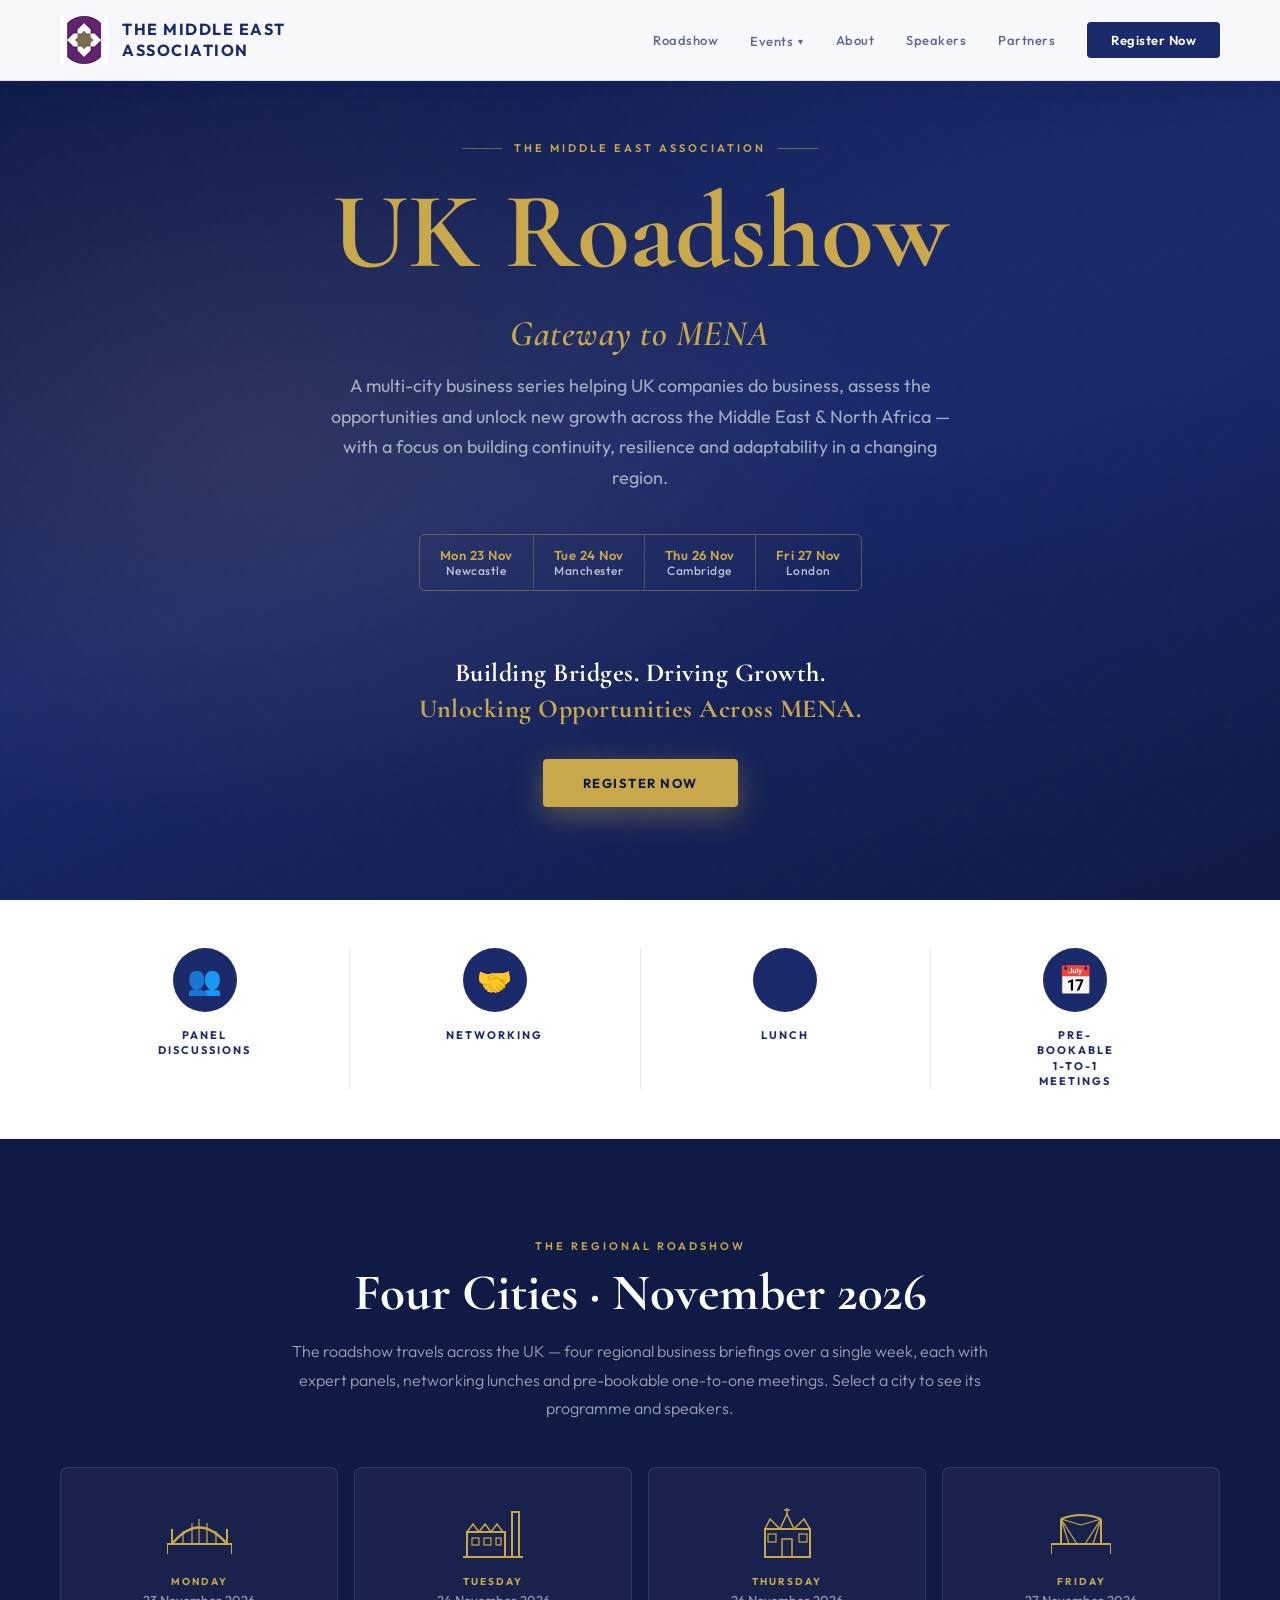
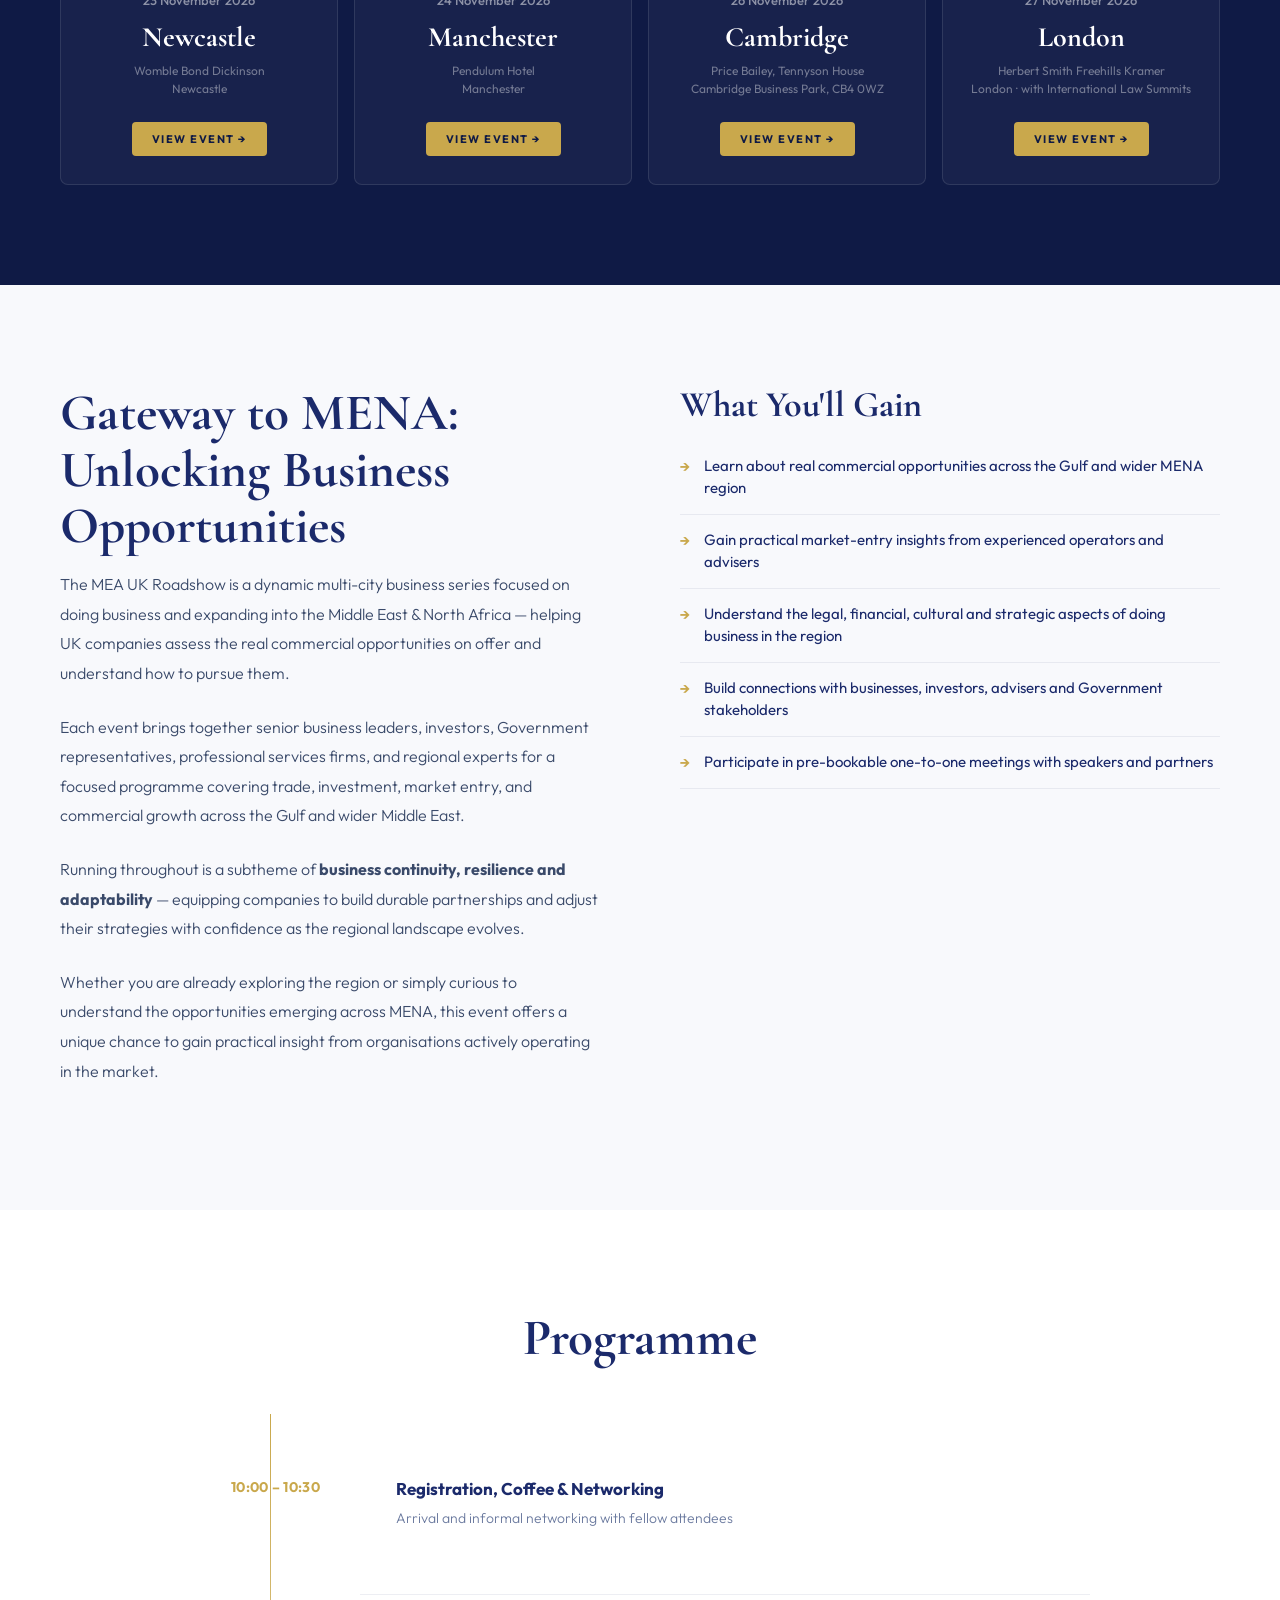
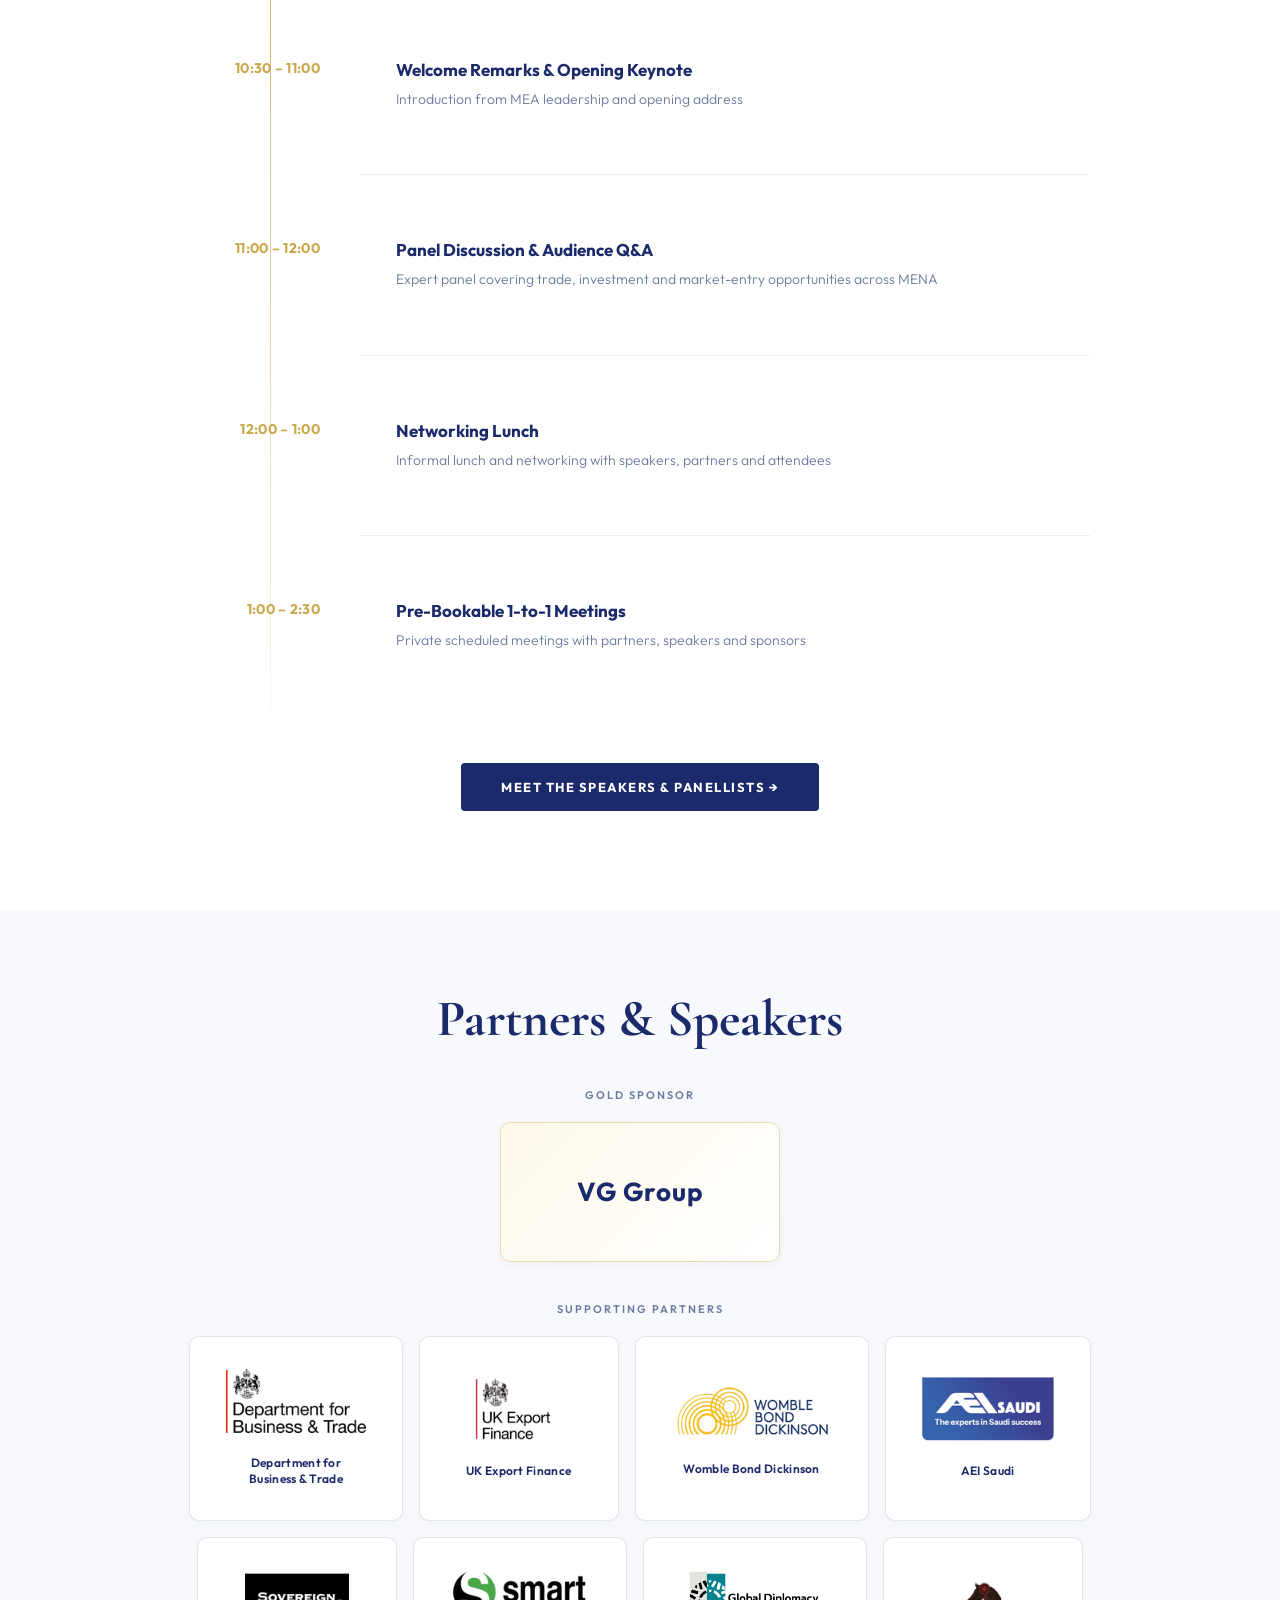
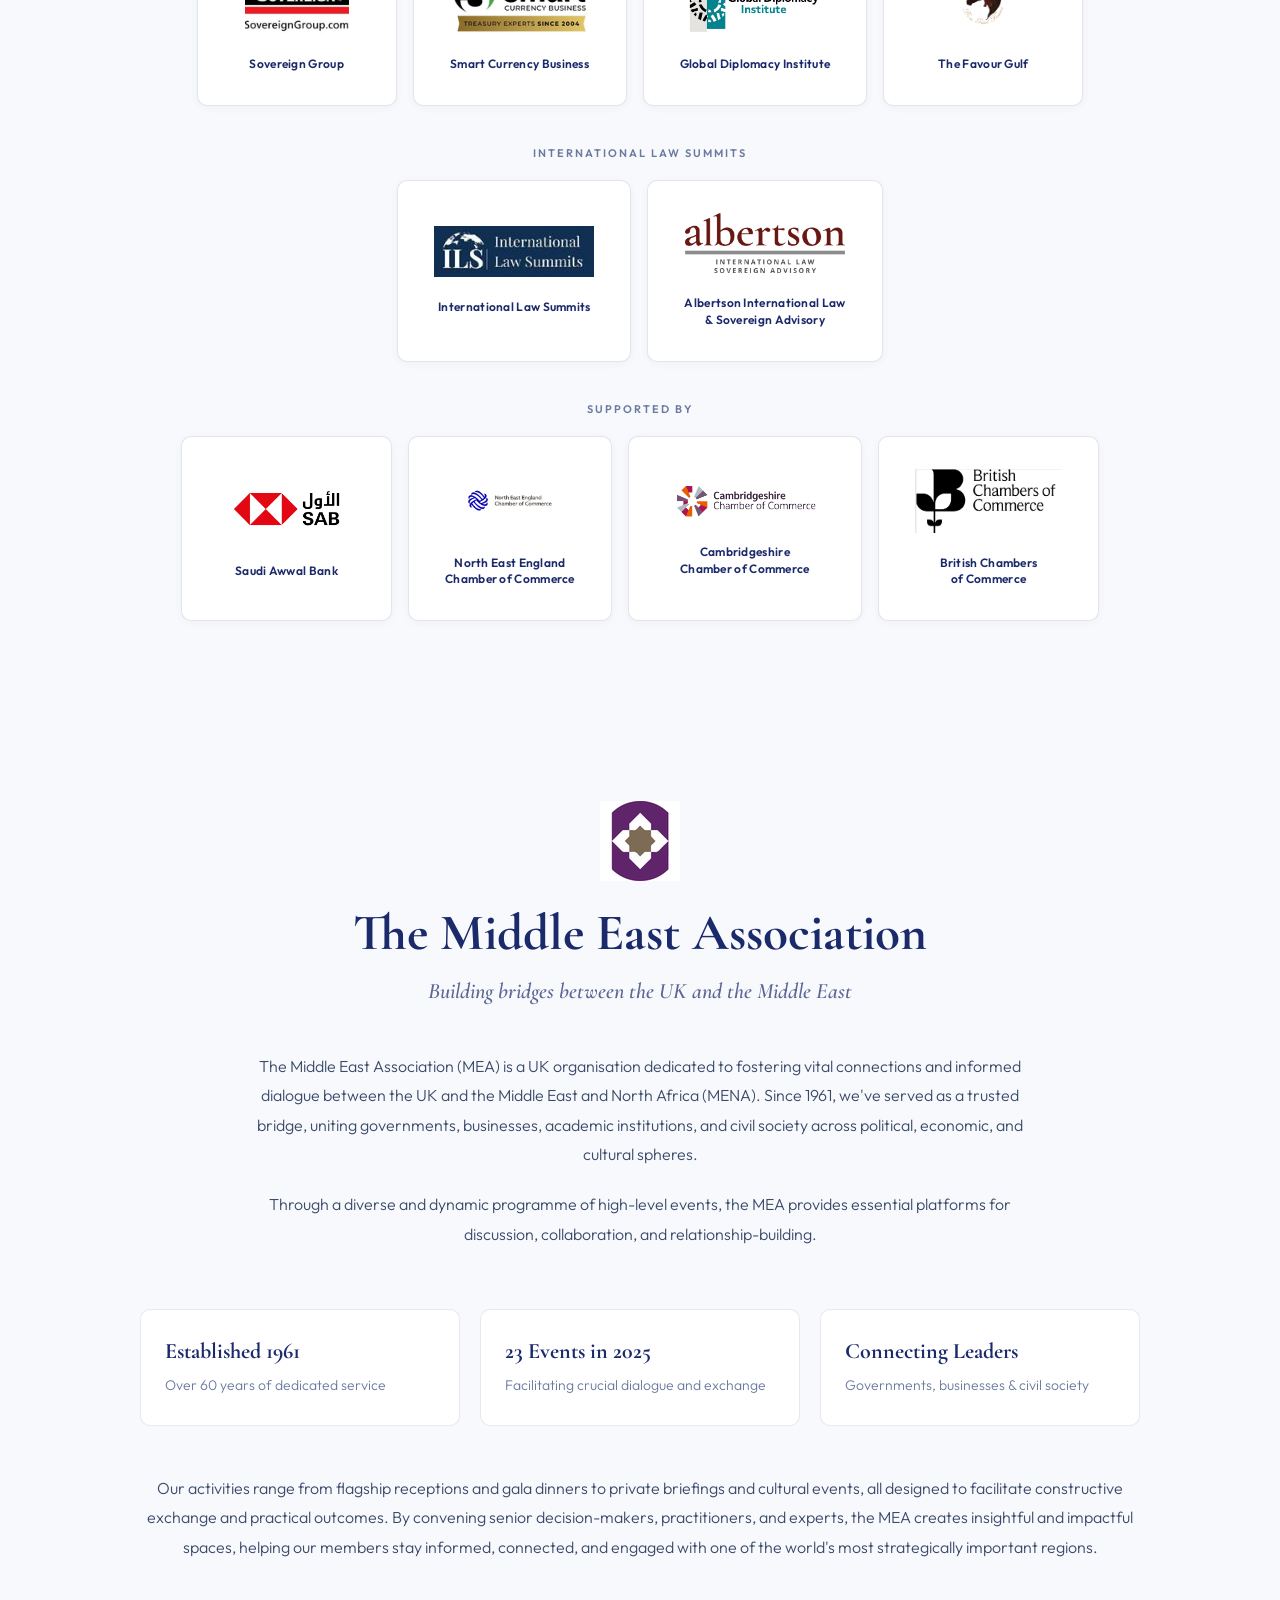
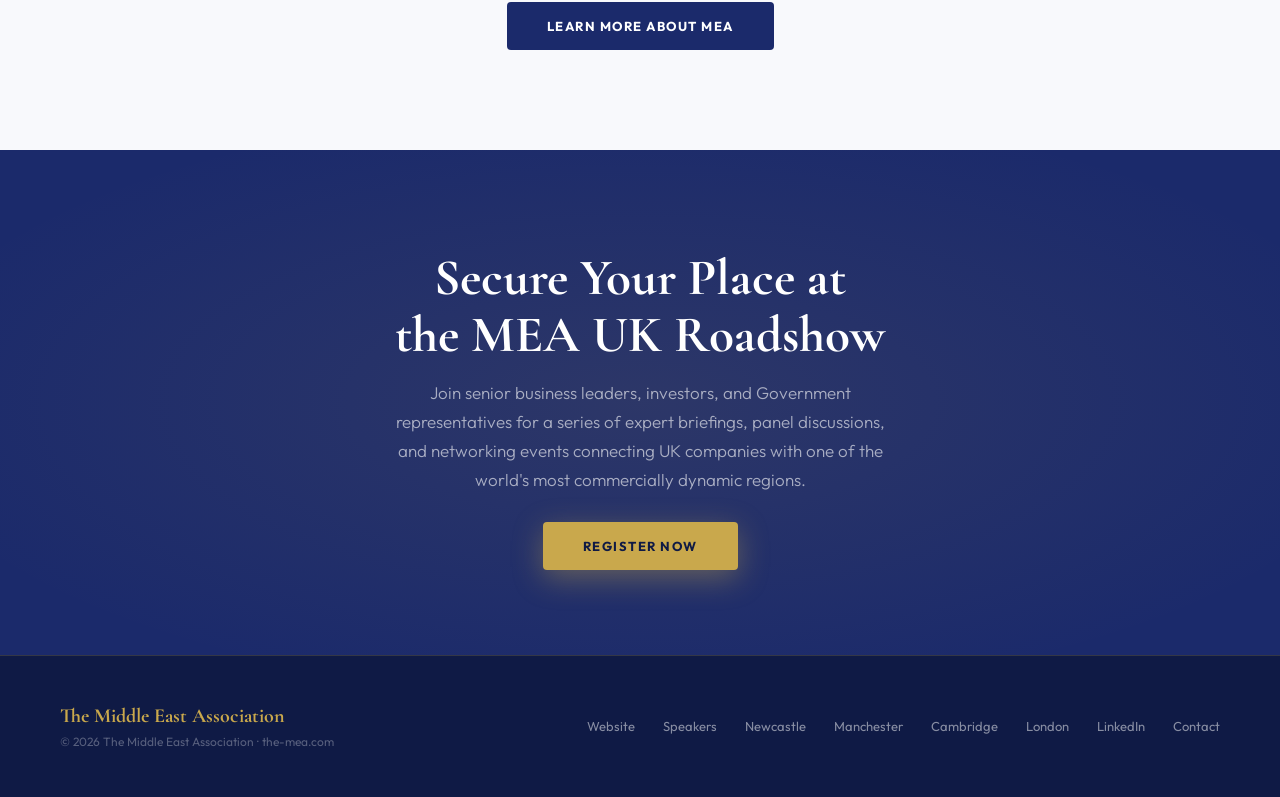
==== commit edd55e56: "Add International Law Summits partner row and London Summit block Main page: new "International Law " ====
--- a/index.html
+++ b/index.html
@@ -296,6 +296,18 @@
       </a>
     </div>
 
+    <div class="partners-label" style="text-align:center;">International Law Summits</div>
+    <div class="partners-grid" style="justify-content:center;">
+      <a href="https://internationallawsummits.org/events/the-international-energy-disputes-summit/" target="_blank" rel="noopener" class="partner-logo-card" style="min-height:130px;">
+        <img src="assets/partners/international-law-summit.png" alt="International Law Summits">
+        <span class="partner-name" style="font-size:12px; font-weight:600; color:var(--navy); text-align:center; line-height:1.4; margin-top:8px;">International Law Summits</span>
+      </a>
+      <a href="https://internationallawsummits.org/events/the-international-energy-disputes-summit/" target="_blank" rel="noopener" class="partner-logo-card" style="min-height:130px;">
+        <img src="assets/partners/albertson.png" alt="Albertson International Law &amp; Sovereign Advisory">
+        <span class="partner-name" style="font-size:12px; font-weight:600; color:var(--navy); text-align:center; line-height:1.4; margin-top:8px;">Albertson International Law<br>&amp; Sovereign Advisory</span>
+      </a>
+    </div>
+
     <div class="partners-label" style="text-align:center;">Supported By</div>
     <div class="partners-grid" style="justify-content:center;">
       <a href="https://www.sab.com" target="_blank" class="partner-logo-card" style="min-height:130px;">
@@ -313,10 +325,6 @@
       <a href="https://www.britishchambers.org.uk" target="_blank" class="partner-logo-card" style="min-height:130px;">
         <img src="assets/partners/british-chambers-of-commerce.png" alt="British Chambers<br>of Commerce">
         <span class="partner-name" style="font-size:12px; font-weight:600; color:var(--navy); text-align:center; line-height:1.4; margin-top:8px;">British Chambers<br>of Commerce</span>
-      </a>
-      <a href="london.html" target="_blank" class="partner-logo-card" style="min-height:130px;">
-        <img src="assets/partners/international-law-summit.png" alt="International Law Summits">
-        <span class="partner-name" style="font-size:12px; font-weight:600; color:var(--navy); text-align:center; line-height:1.4; margin-top:8px;">International Law Summits</span>
       </a>
     </div>
   </div>
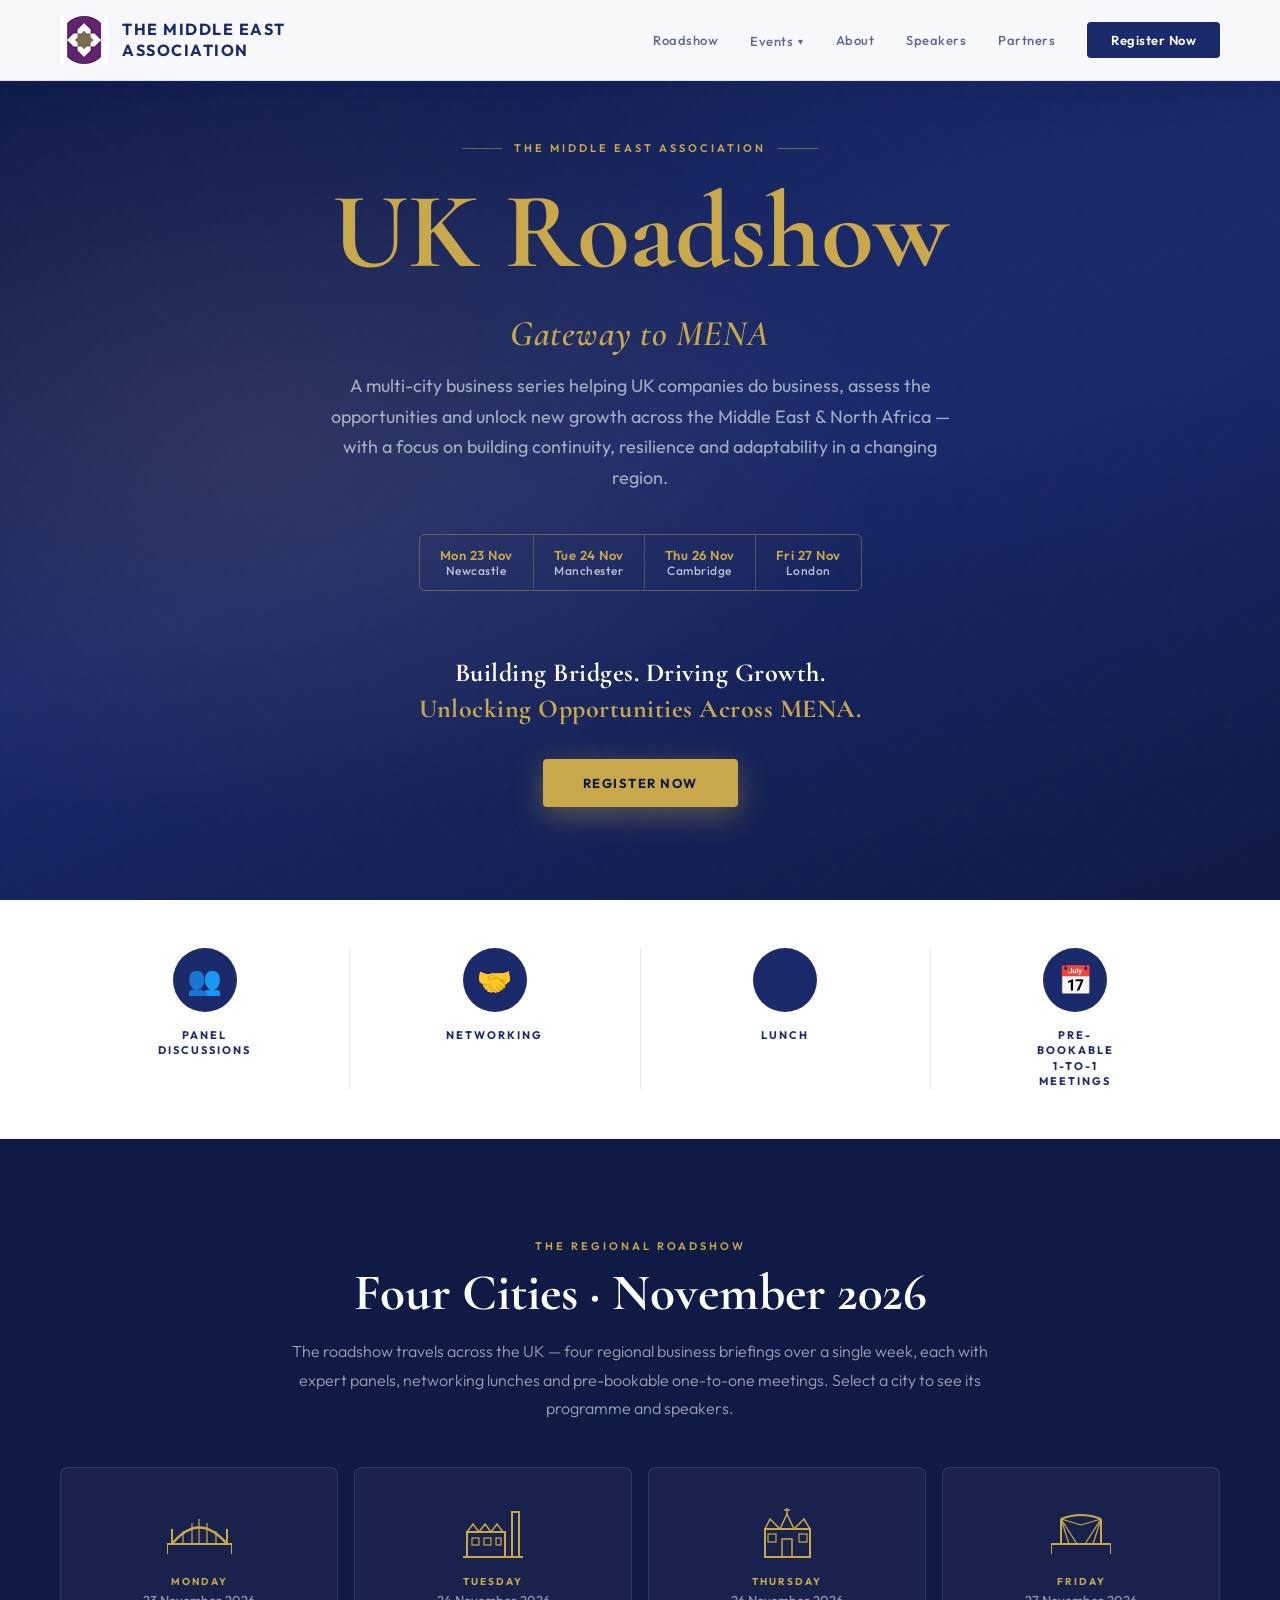
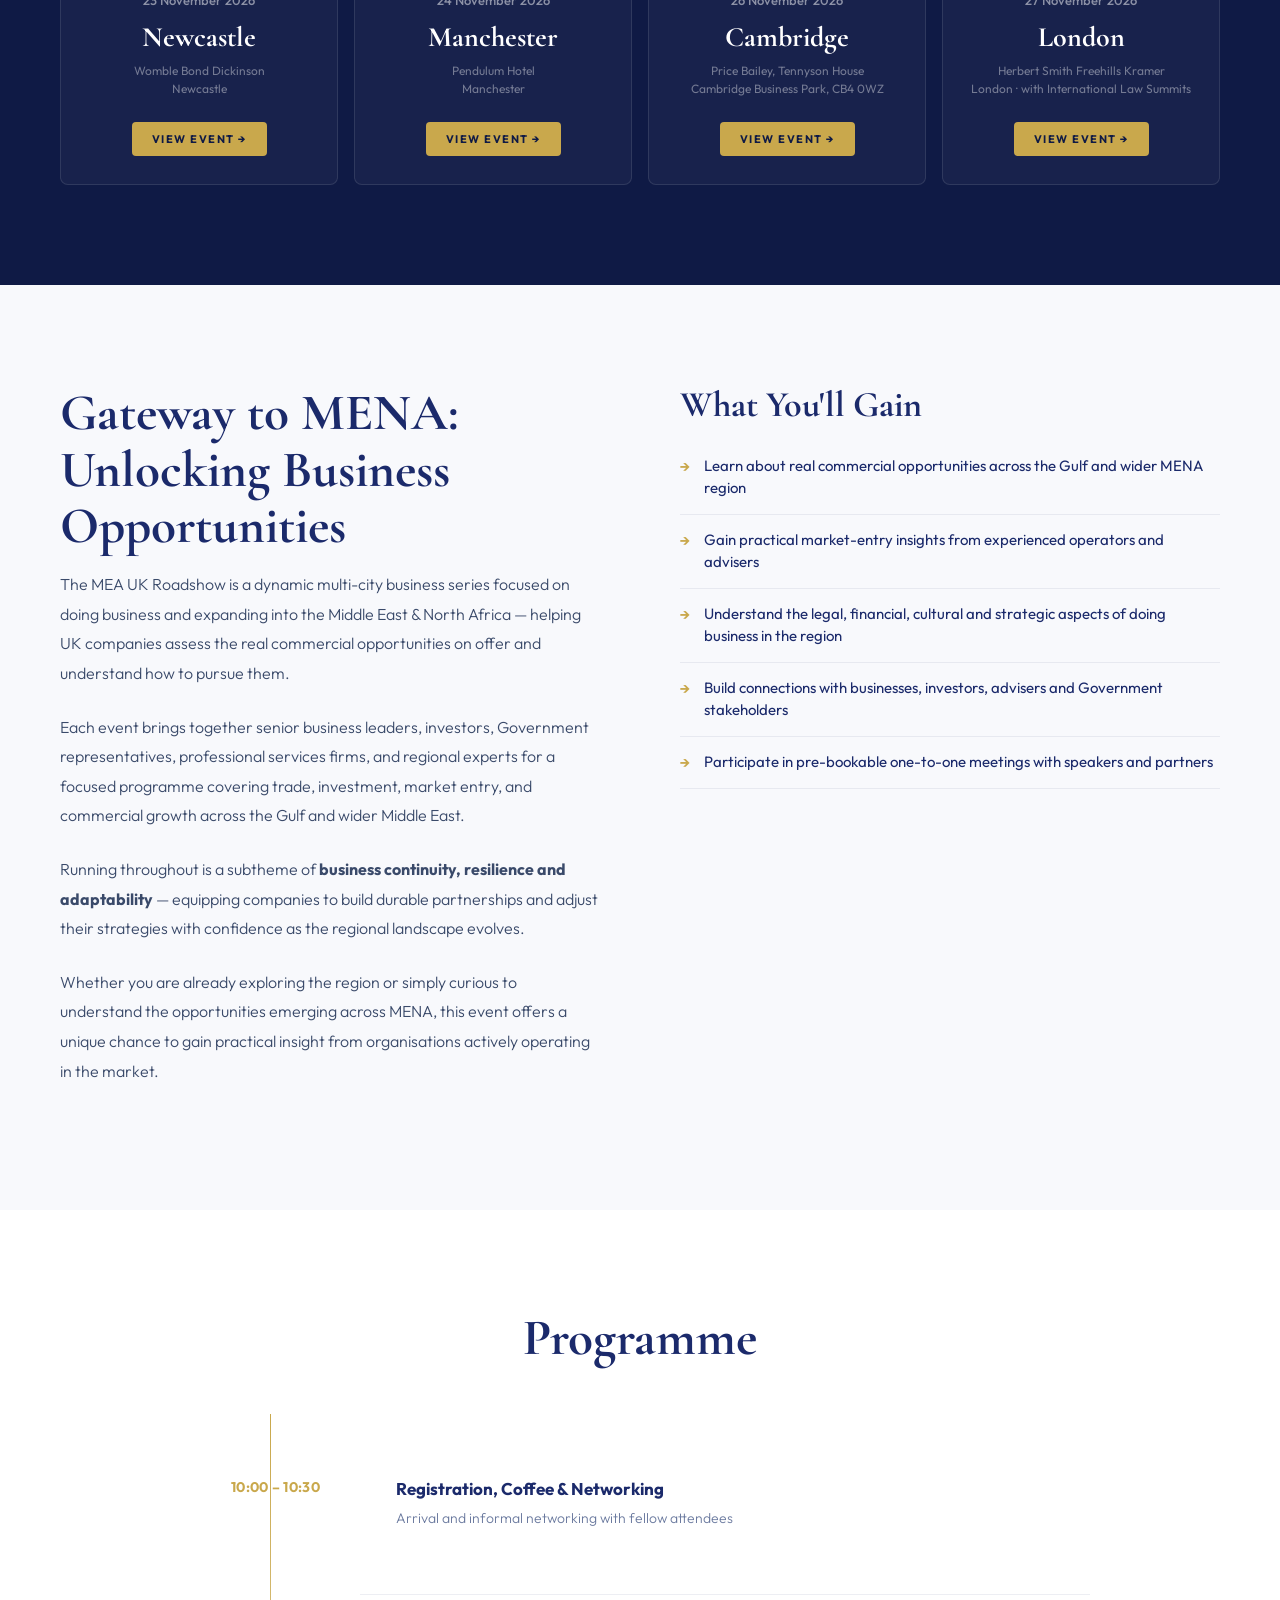
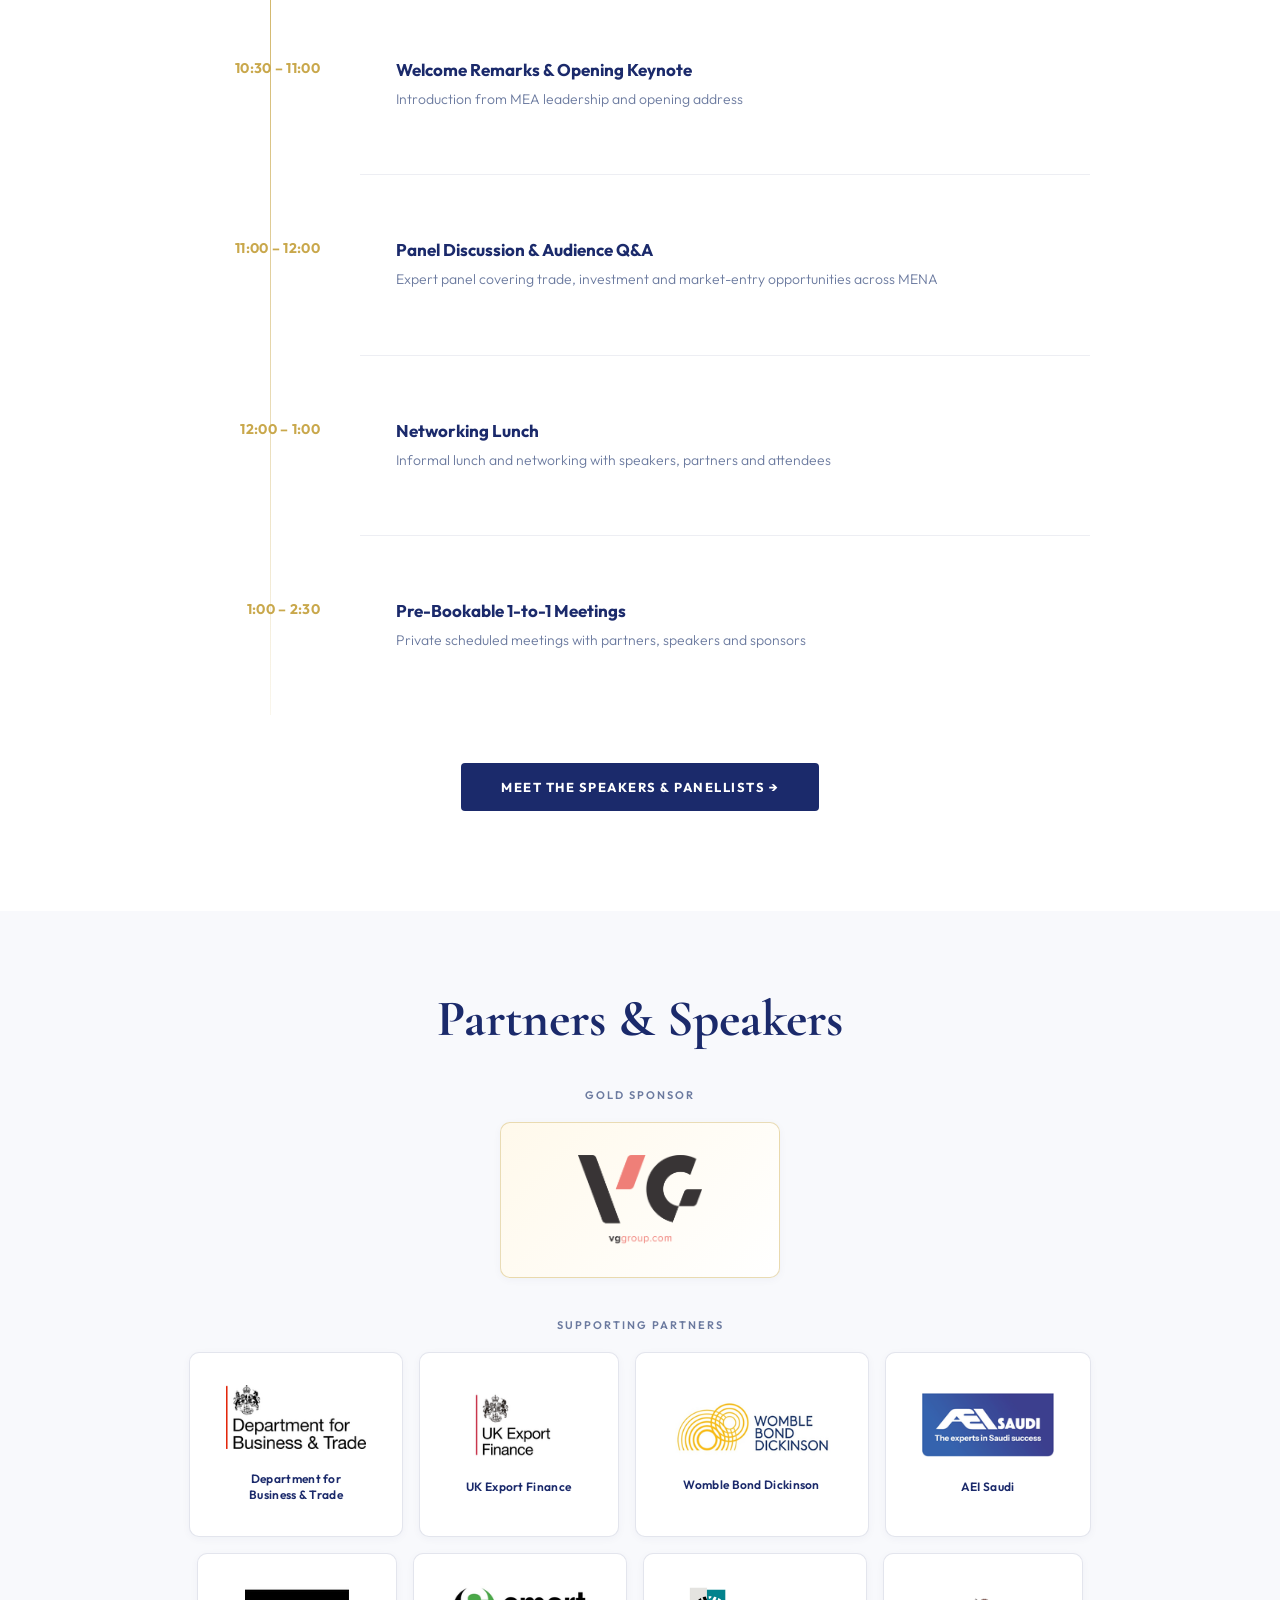
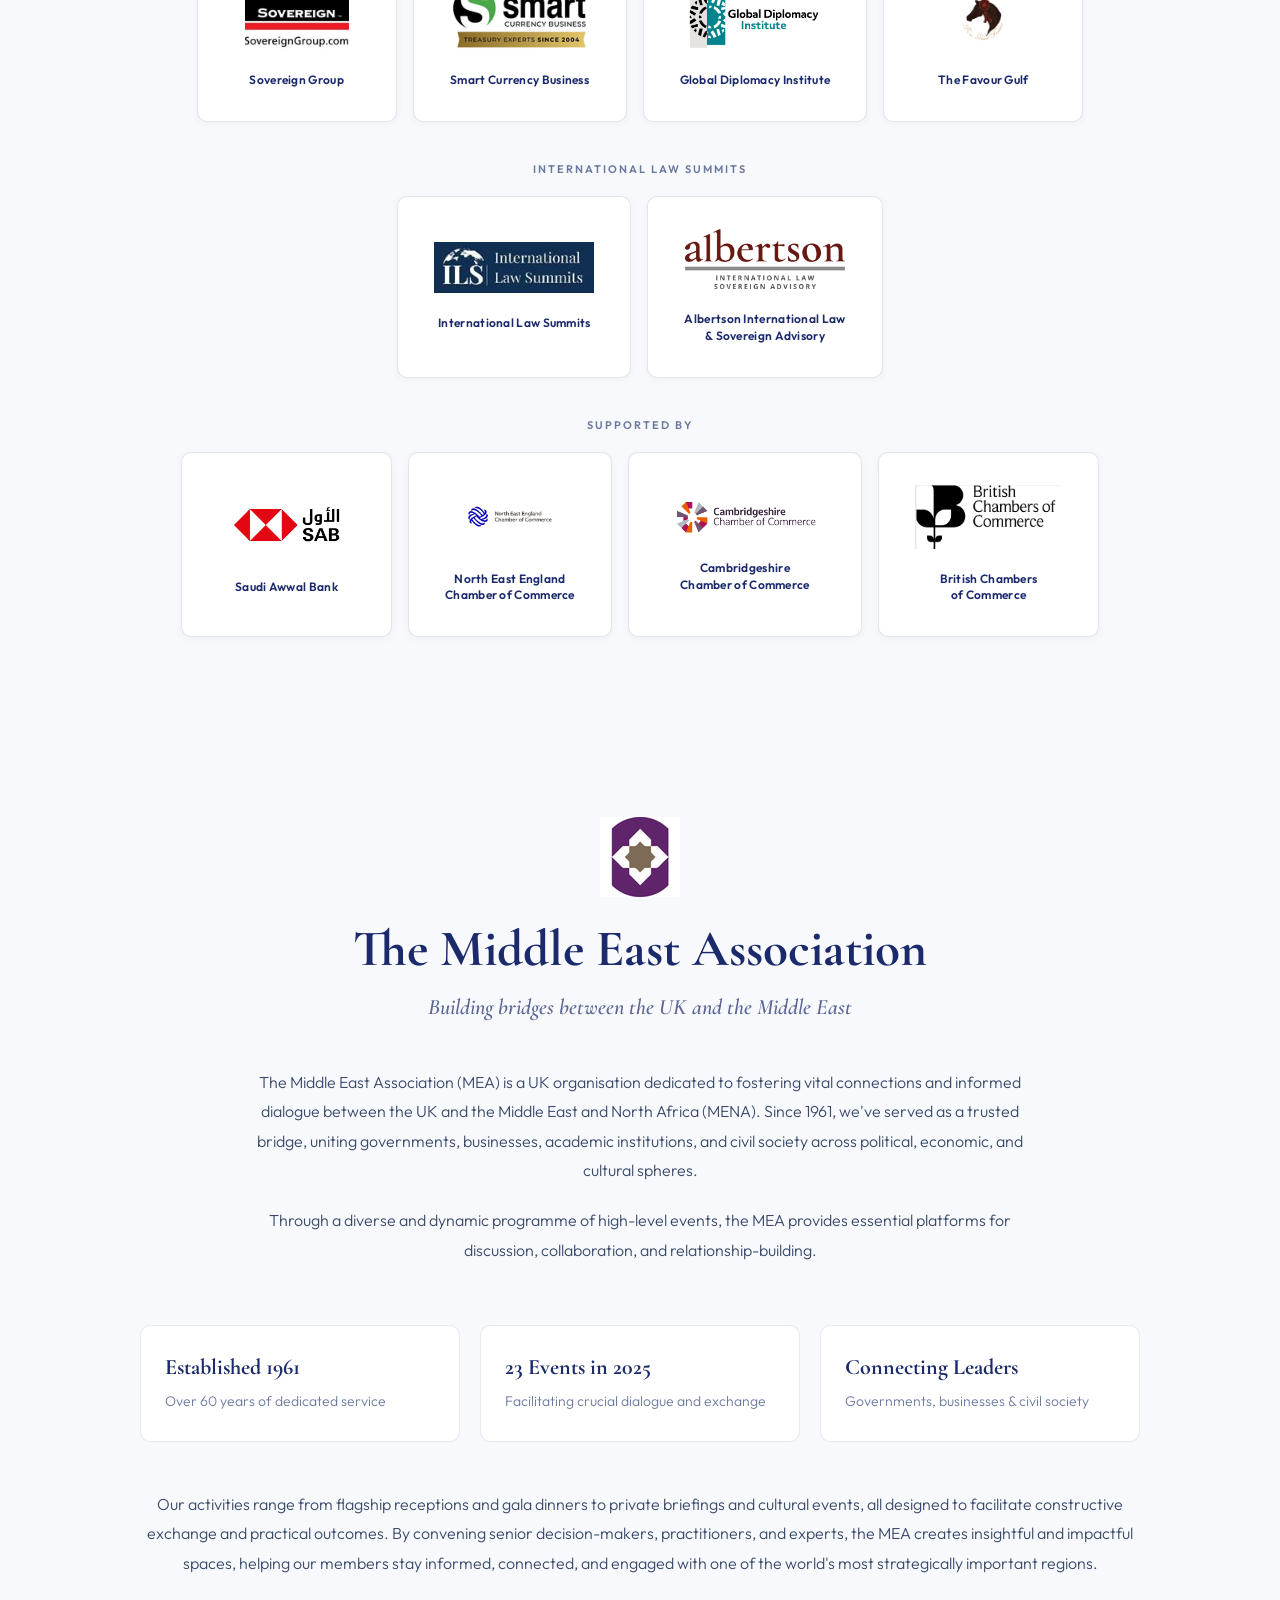
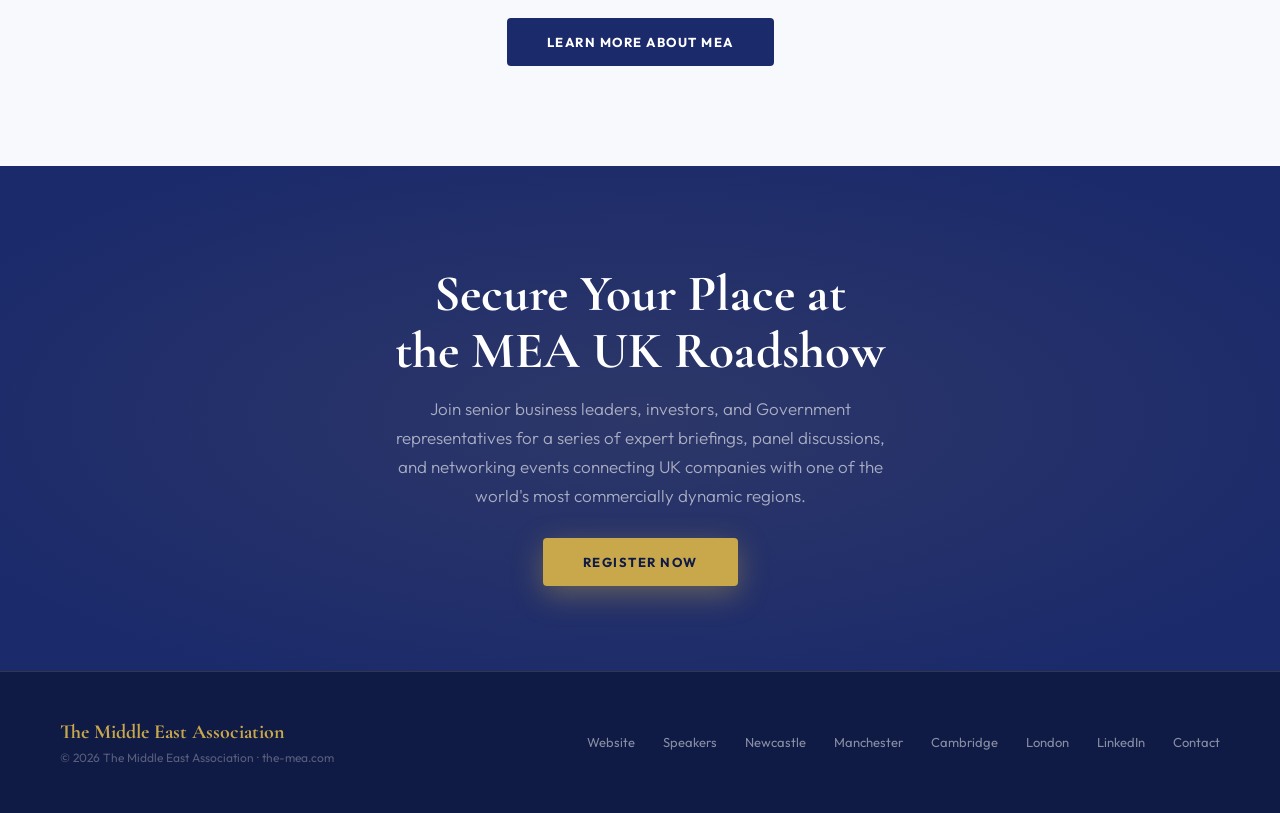
==== commit 2f5e937a: "Add VG logo & Heba Al Emara photo; update VG naming and title - Add VG logo to the homepage Gold Spo" ====
--- a/index.html
+++ b/index.html
@@ -256,7 +256,7 @@
     <div class="partners-label" style="text-align:center;">Gold Sponsor</div>
     <div class="partners-grid" style="justify-content:center;">
       <a href="https://www.vg.je" target="_blank" class="partner-logo-card sponsor" style="min-width:280px; min-height:140px;">
-        <span class="partner-name" style="font-size:26px; font-weight:700; color:var(--navy); letter-spacing:1px; line-height:1.2;">VG Group</span>
+        <img src="assets/partners/vg-group.png" alt="VG" style="max-height:90px; width:auto;">
       </a>
     </div>
 
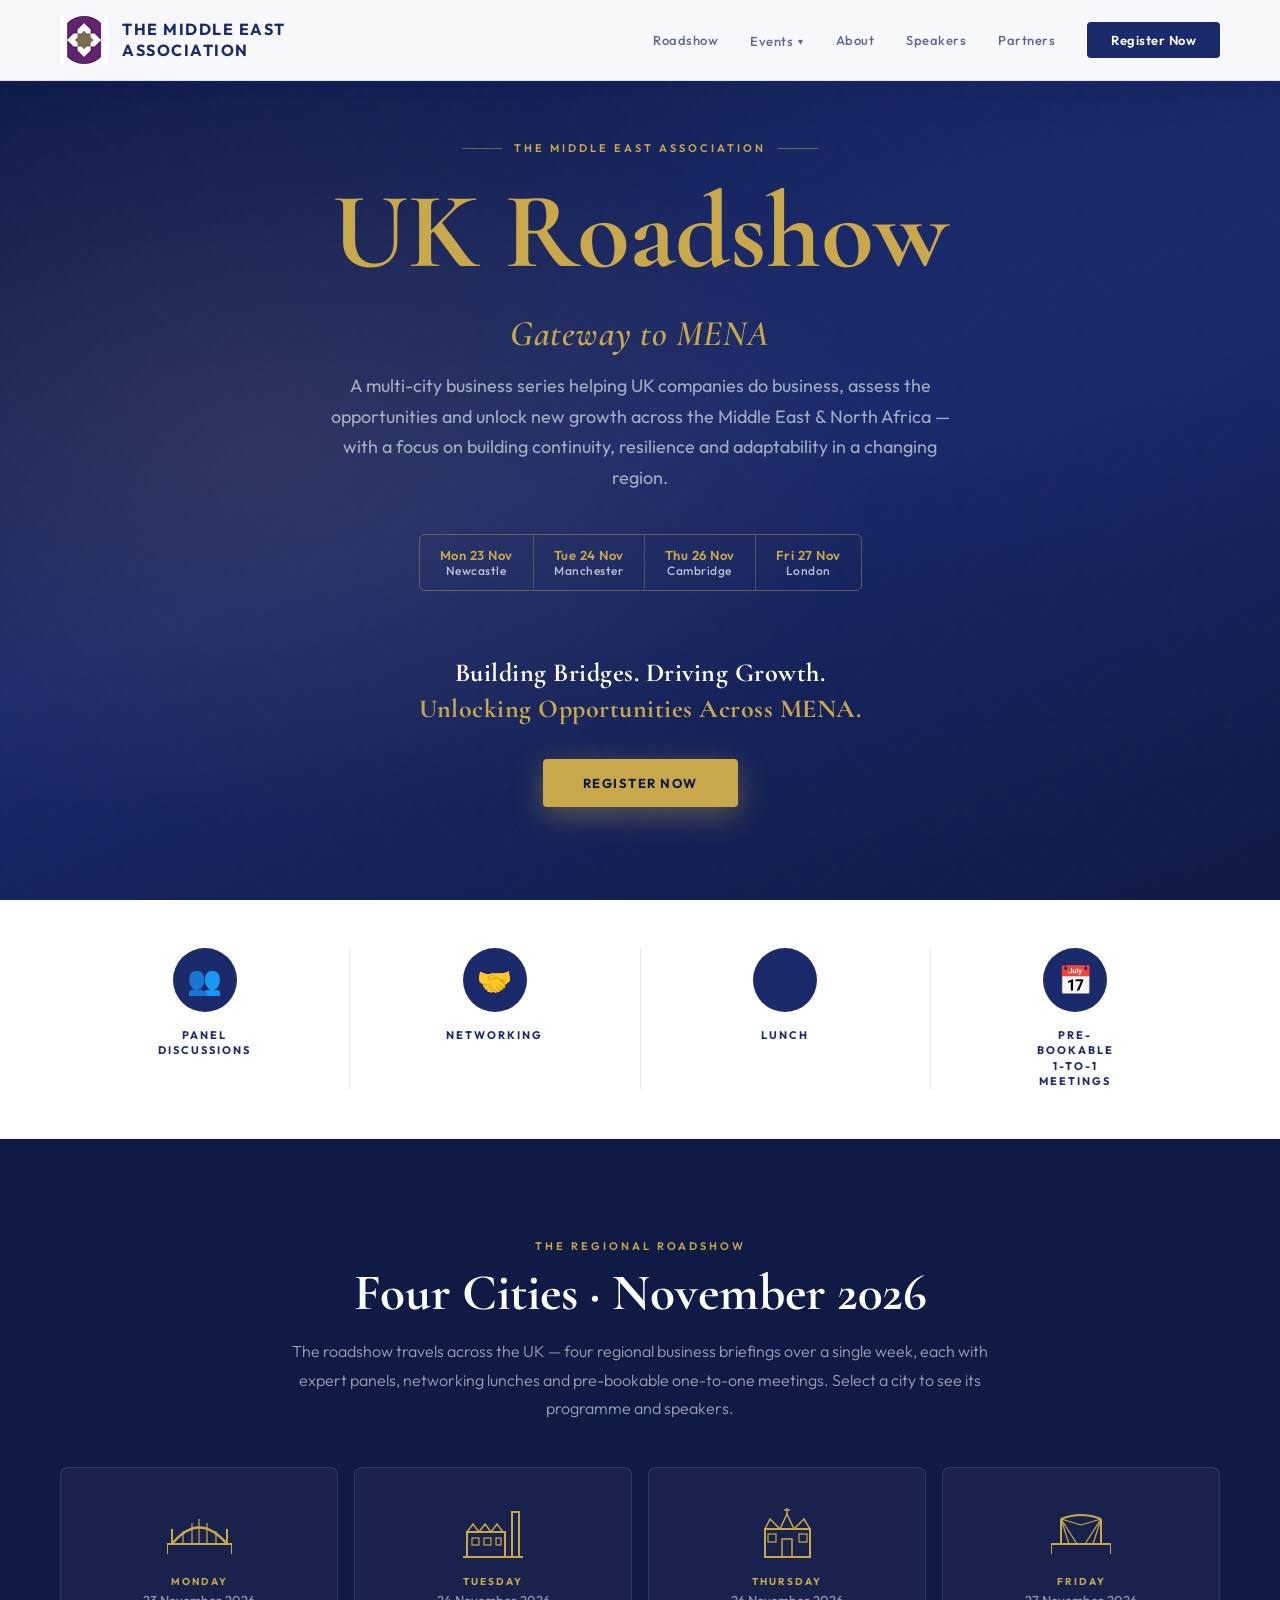
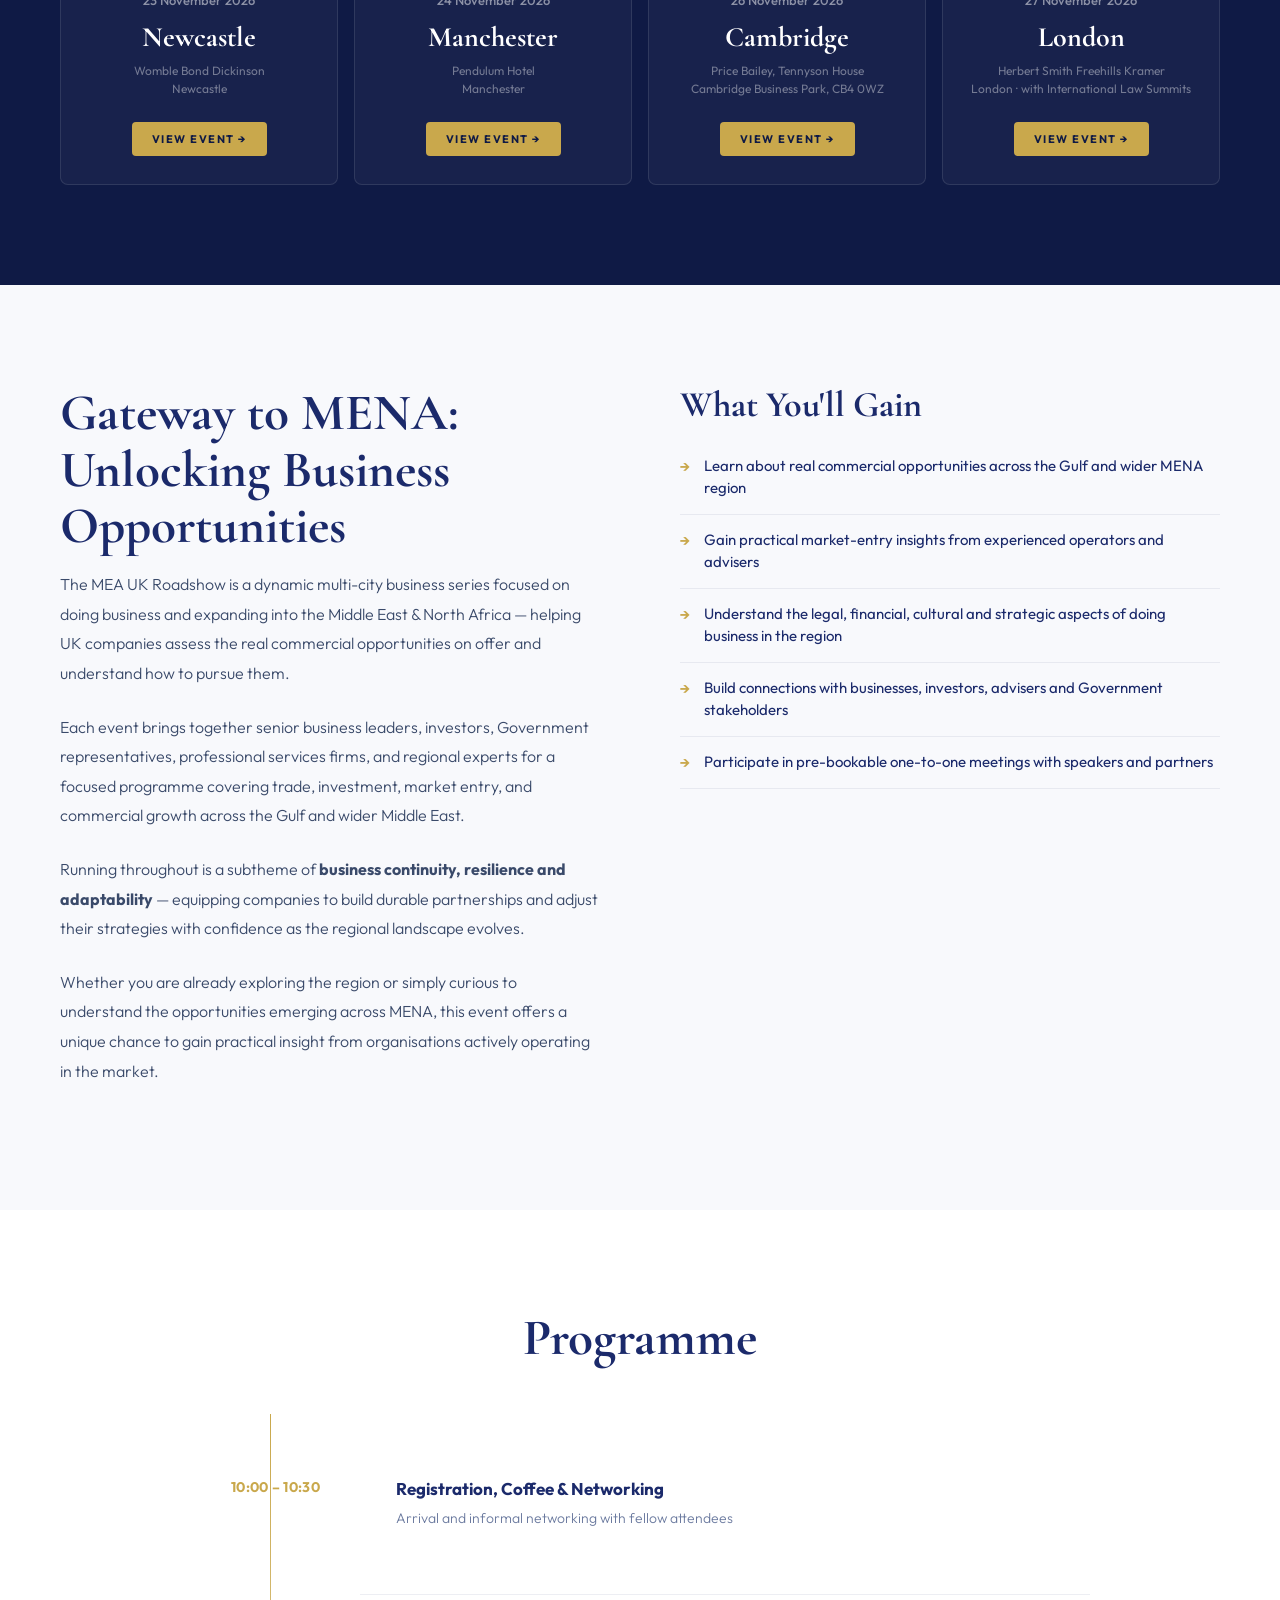
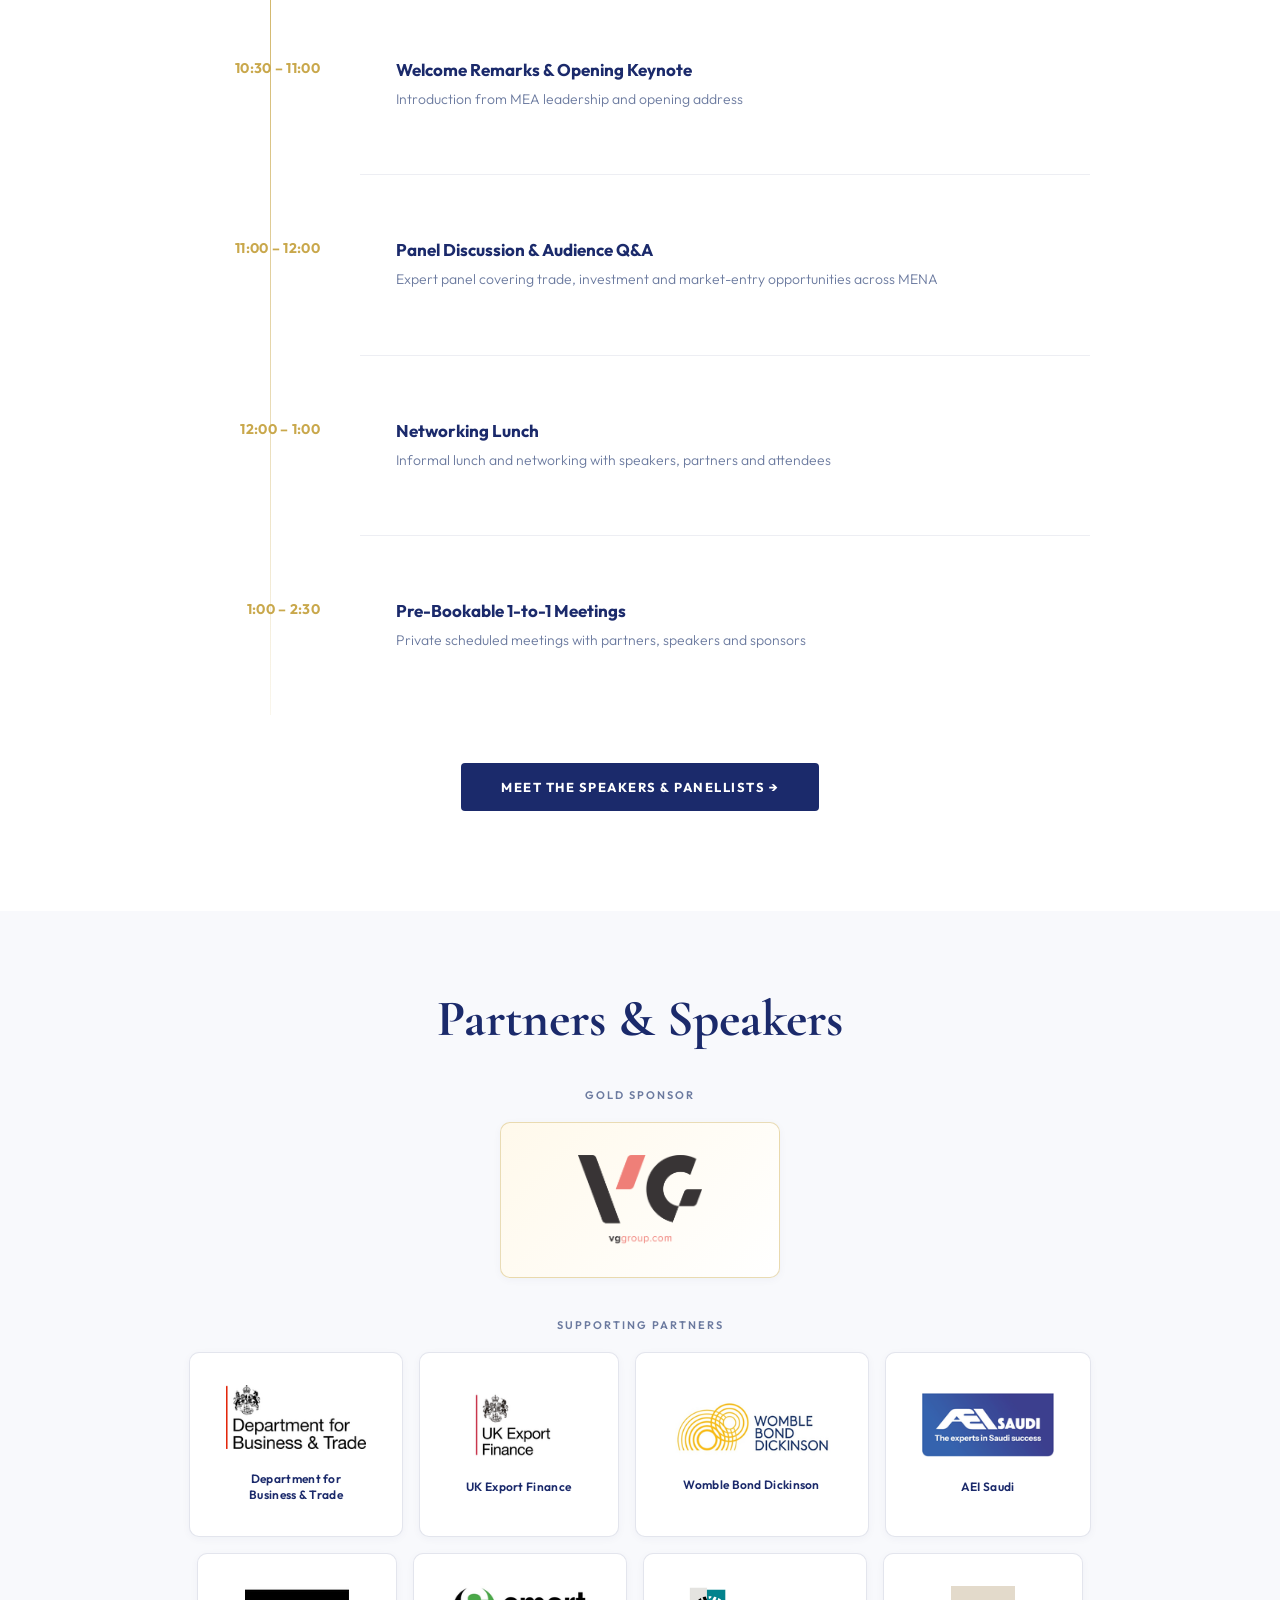
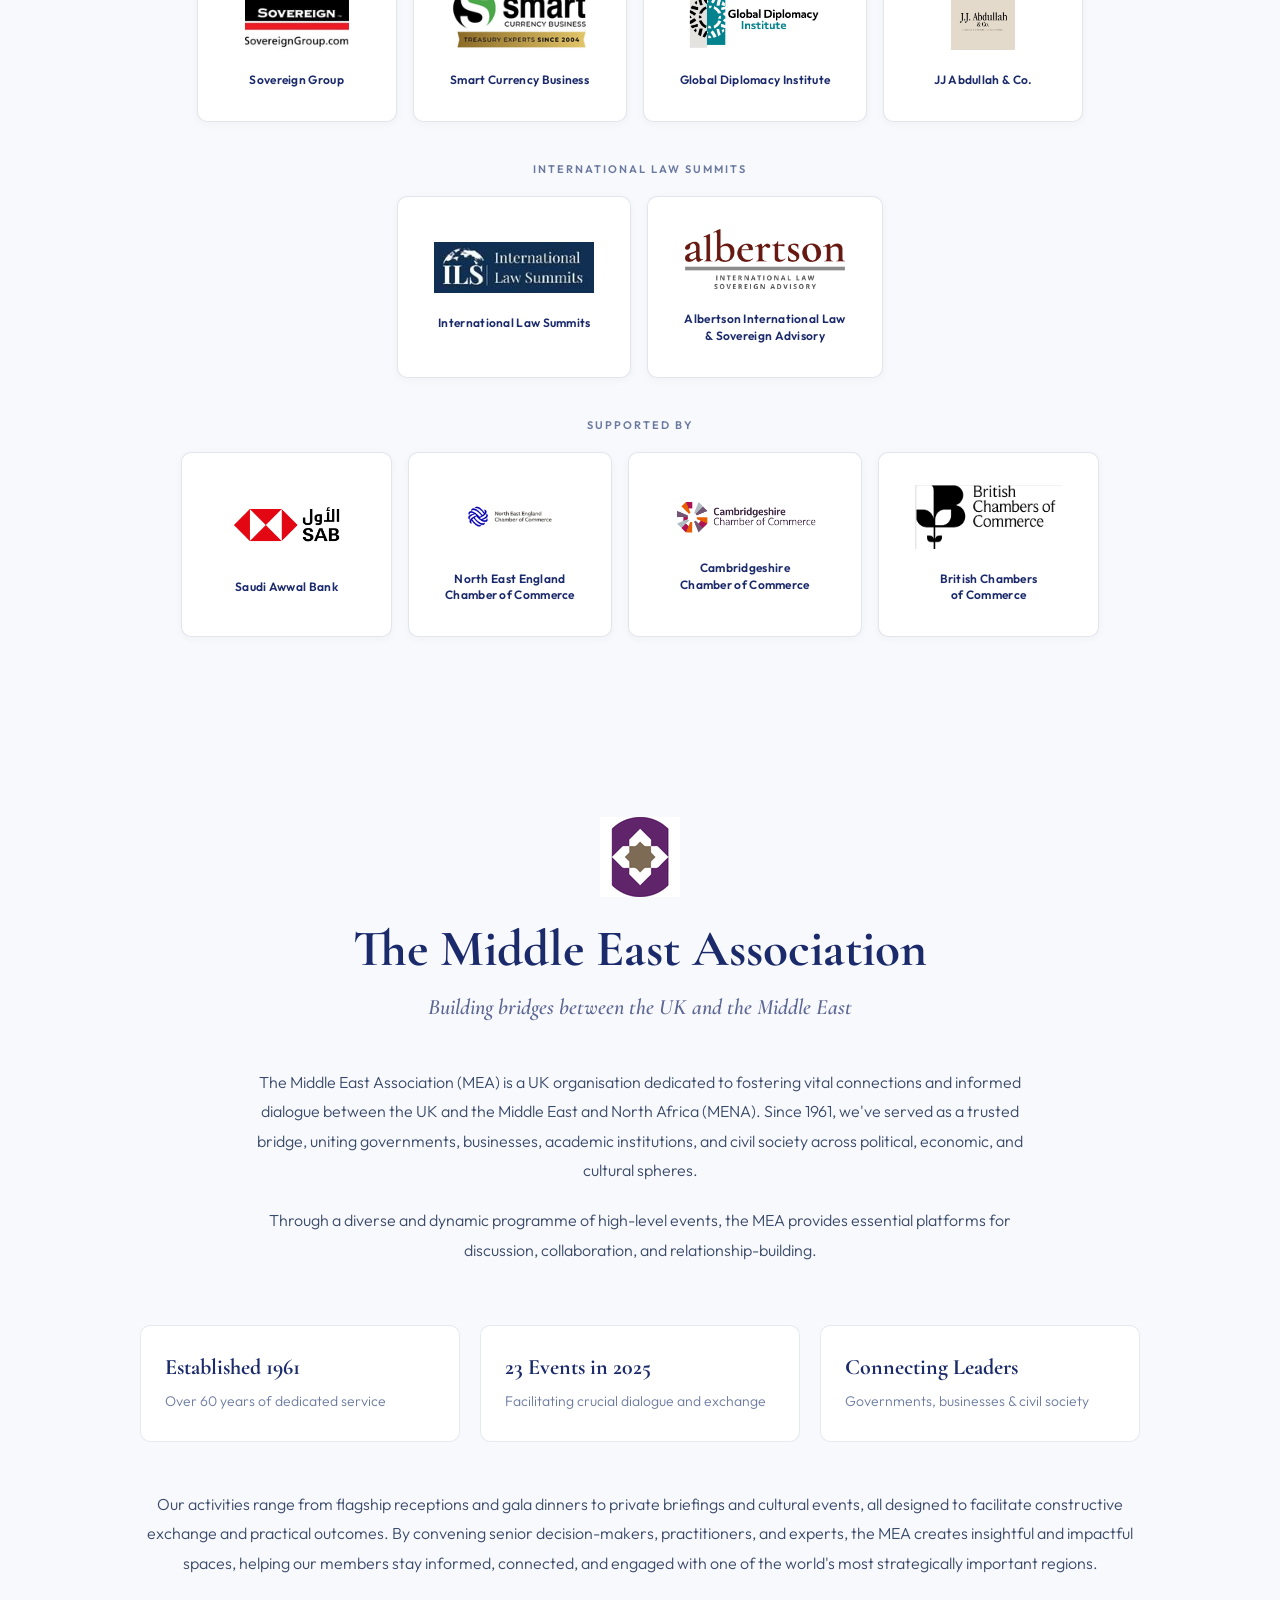
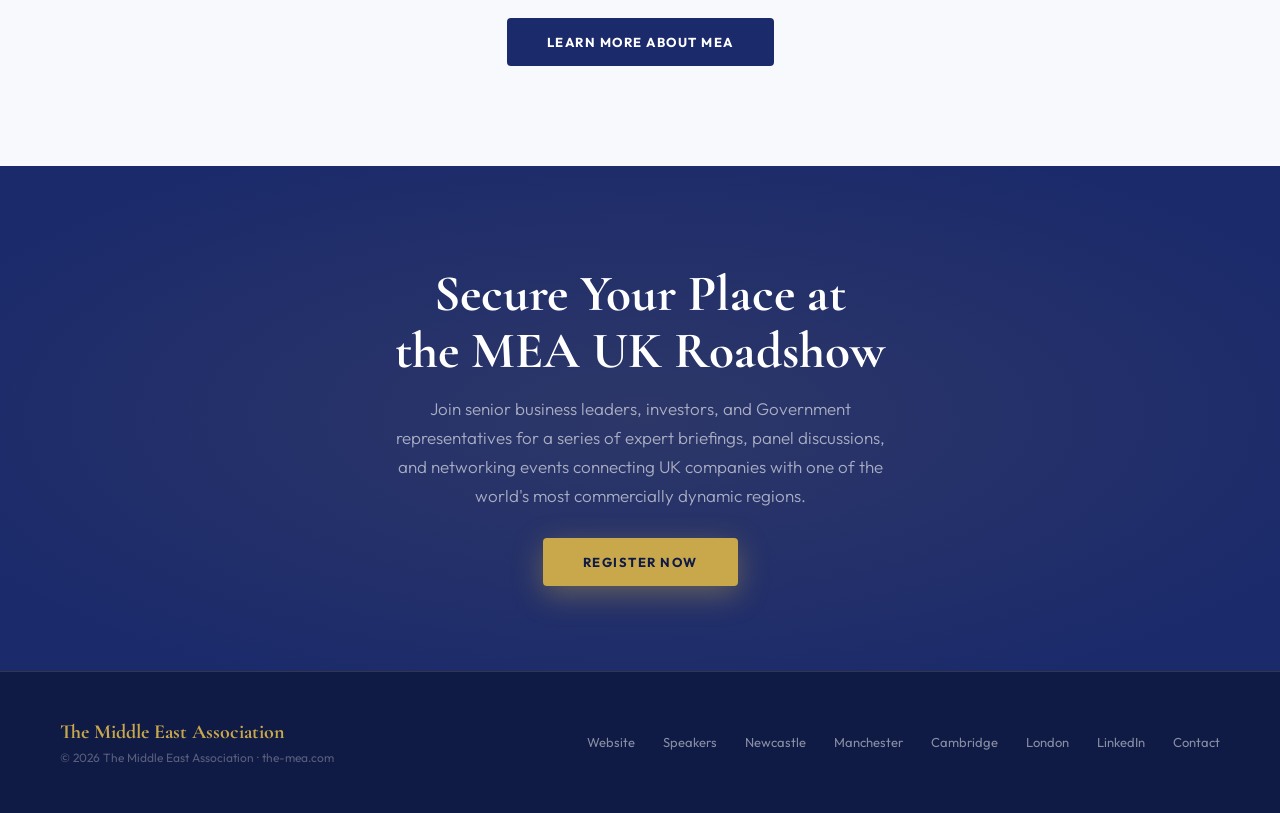
==== commit d54fff9c: "Rebrand The Favour Gulf to JJ Abdullah & Co.; update Heba & Judy bios - Rebrand Judy Abdullah's comp" ====
--- a/index.html
+++ b/index.html
@@ -290,9 +290,9 @@
         <img src="assets/partners/global-diplomacy-institute.png" alt="Global Diplomacy Institute">
         <span class="partner-name" style="font-size:12px; font-weight:600; color:var(--navy); text-align:center; line-height:1.4; margin-top:8px;">Global Diplomacy Institute</span>
       </a>
-      <a href="https://thefavourgulf.com/" target="_blank" class="partner-logo-card" style="min-height:130px;">
-        <img src="assets/partners/the-favour-gulf.png" alt="The Favour Gulf">
-        <span class="partner-name" style="font-size:12px; font-weight:600; color:var(--navy); text-align:center; line-height:1.4; margin-top:8px;">The Favour Gulf</span>
+      <a href="https://jjabdullah.com/" target="_blank" class="partner-logo-card" style="min-height:130px;">
+        <img src="assets/partners/jj-abdullah.png" alt="JJ Abdullah &amp; Co.">
+        <span class="partner-name" style="font-size:12px; font-weight:600; color:var(--navy); text-align:center; line-height:1.4; margin-top:8px;">JJ Abdullah &amp; Co.</span>
       </a>
     </div>
 
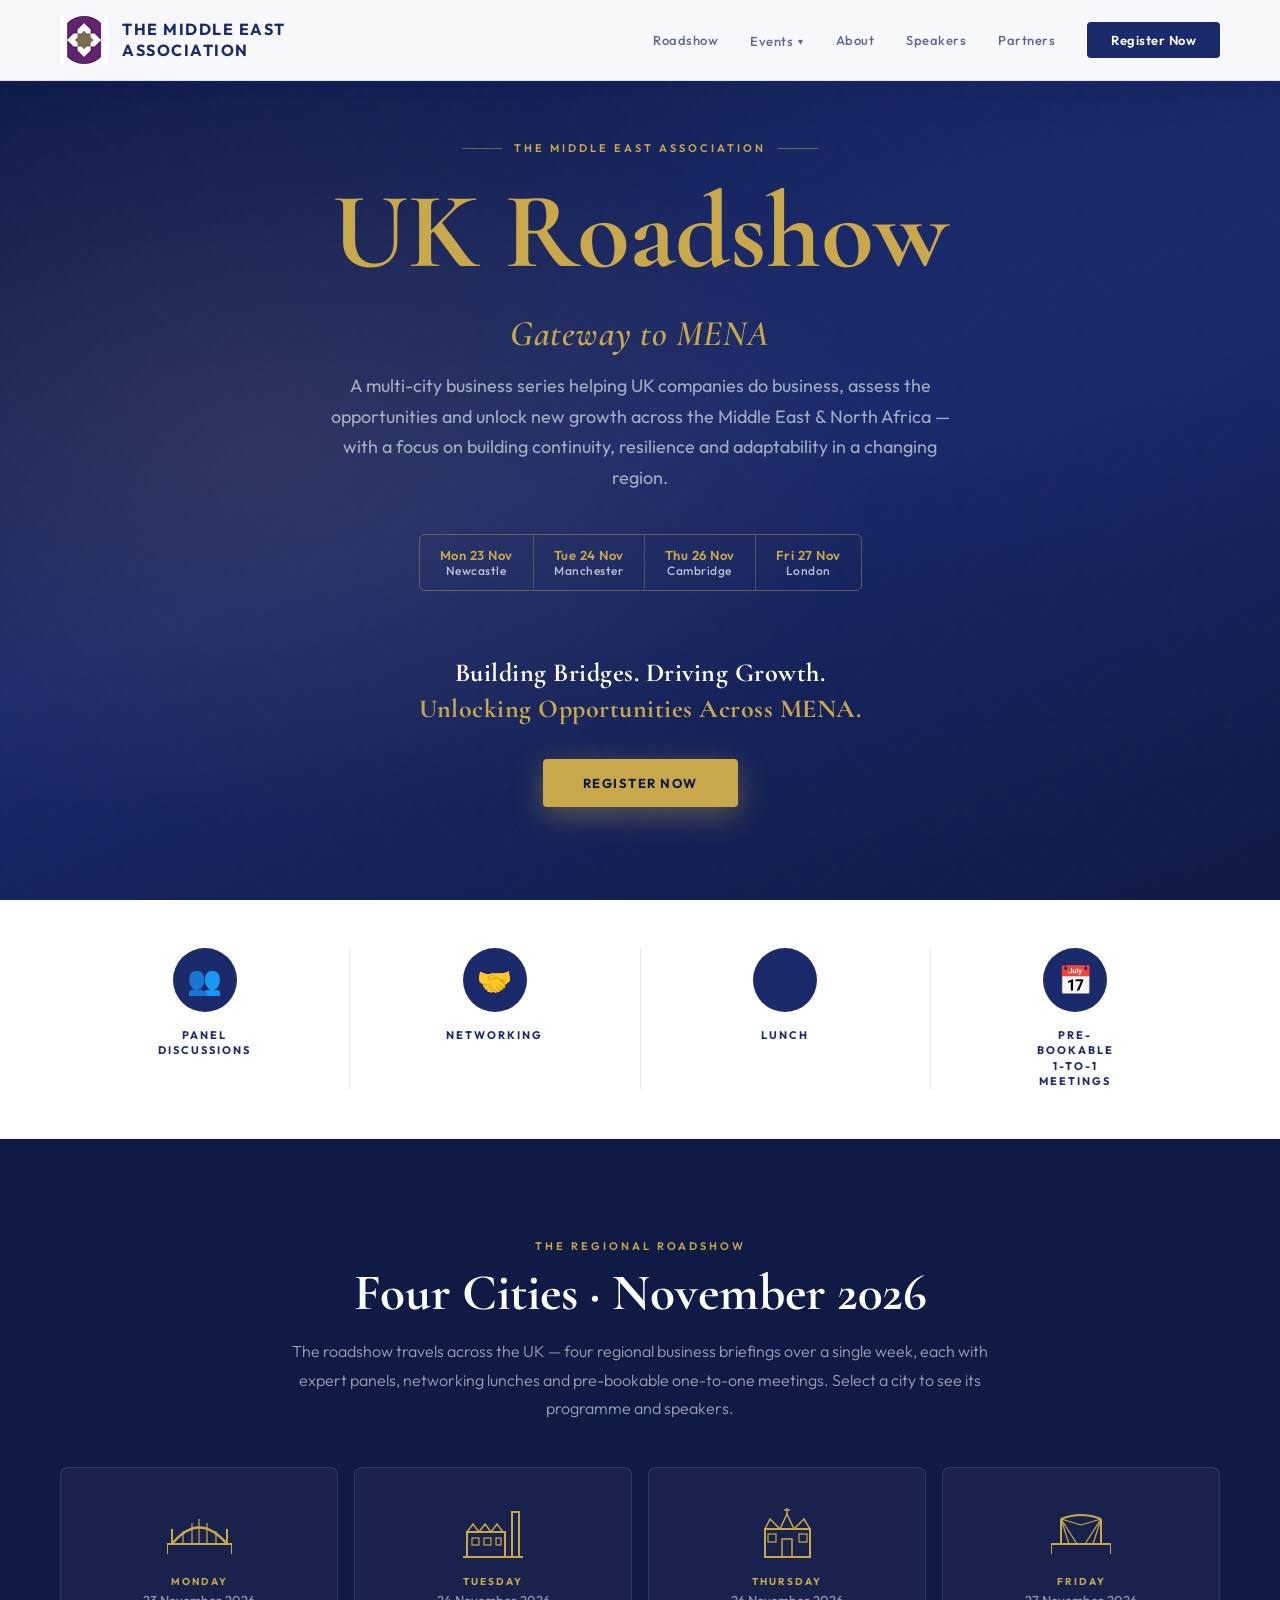
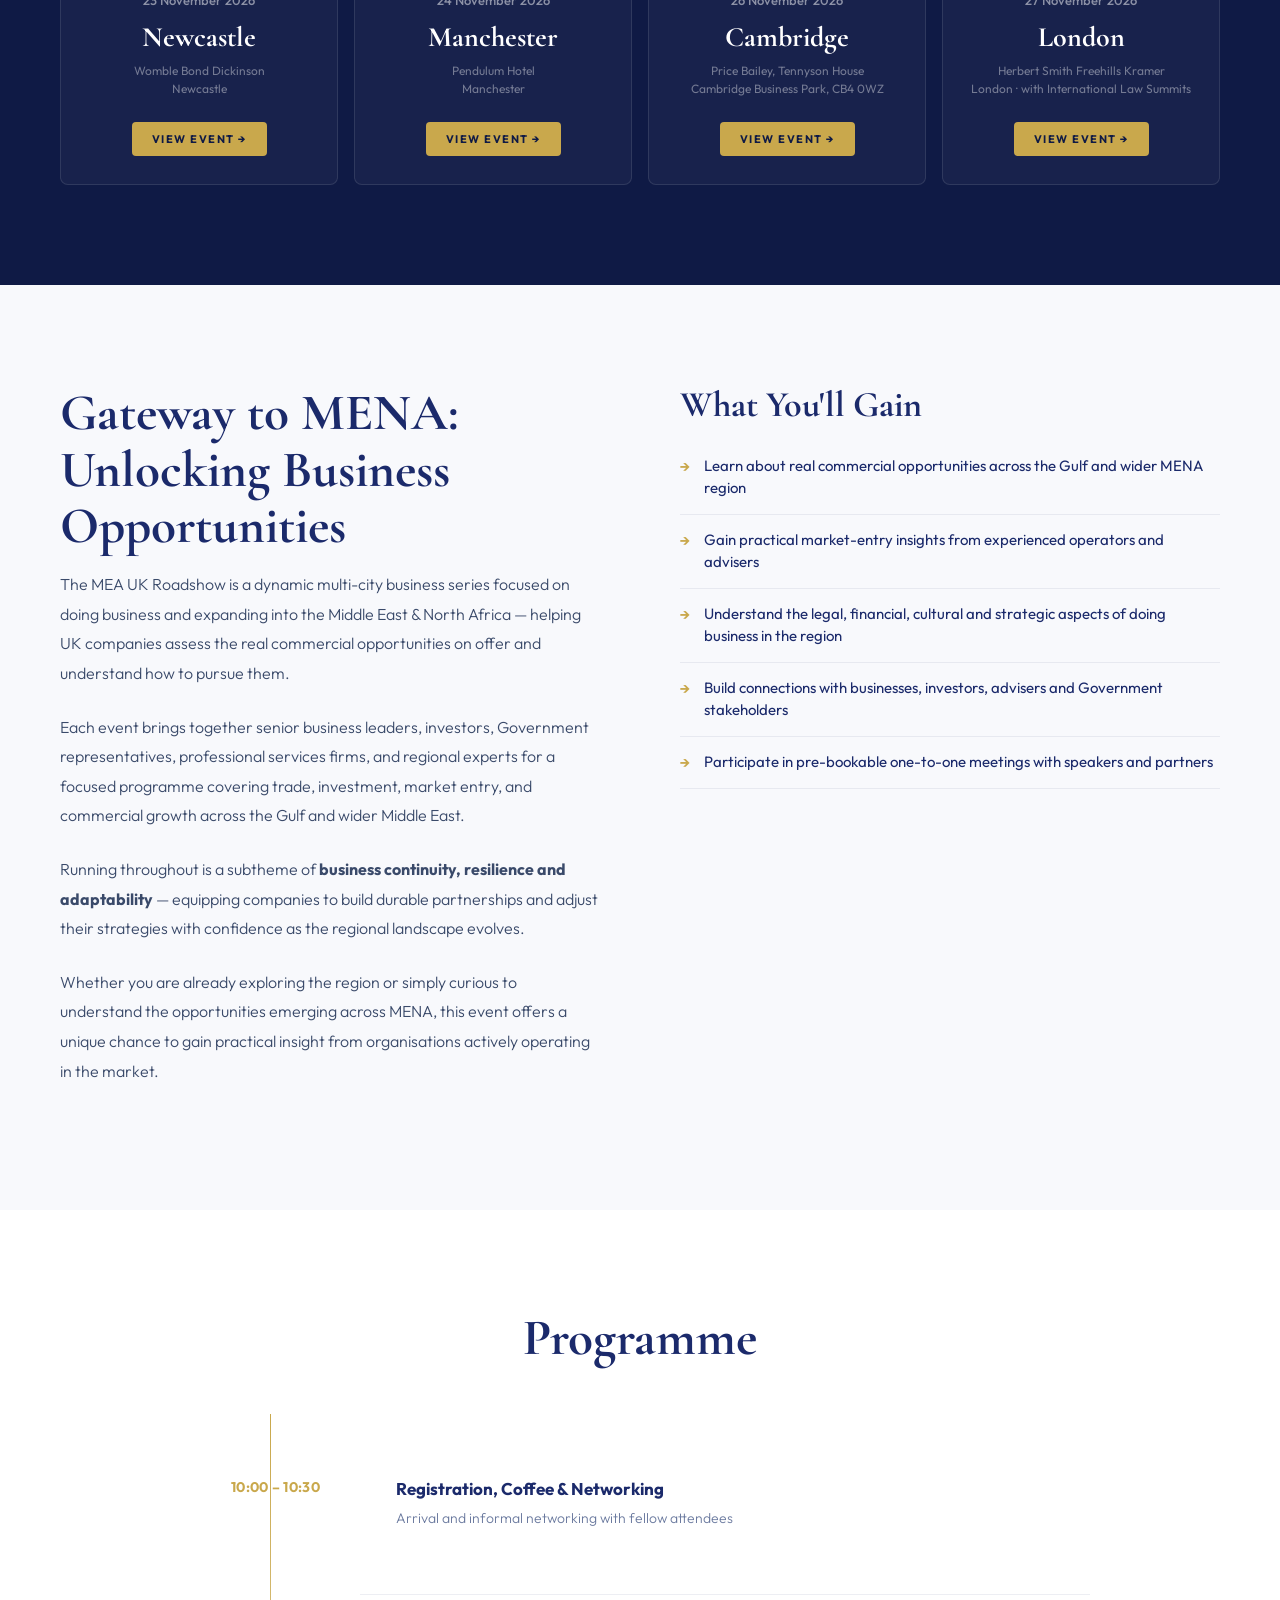
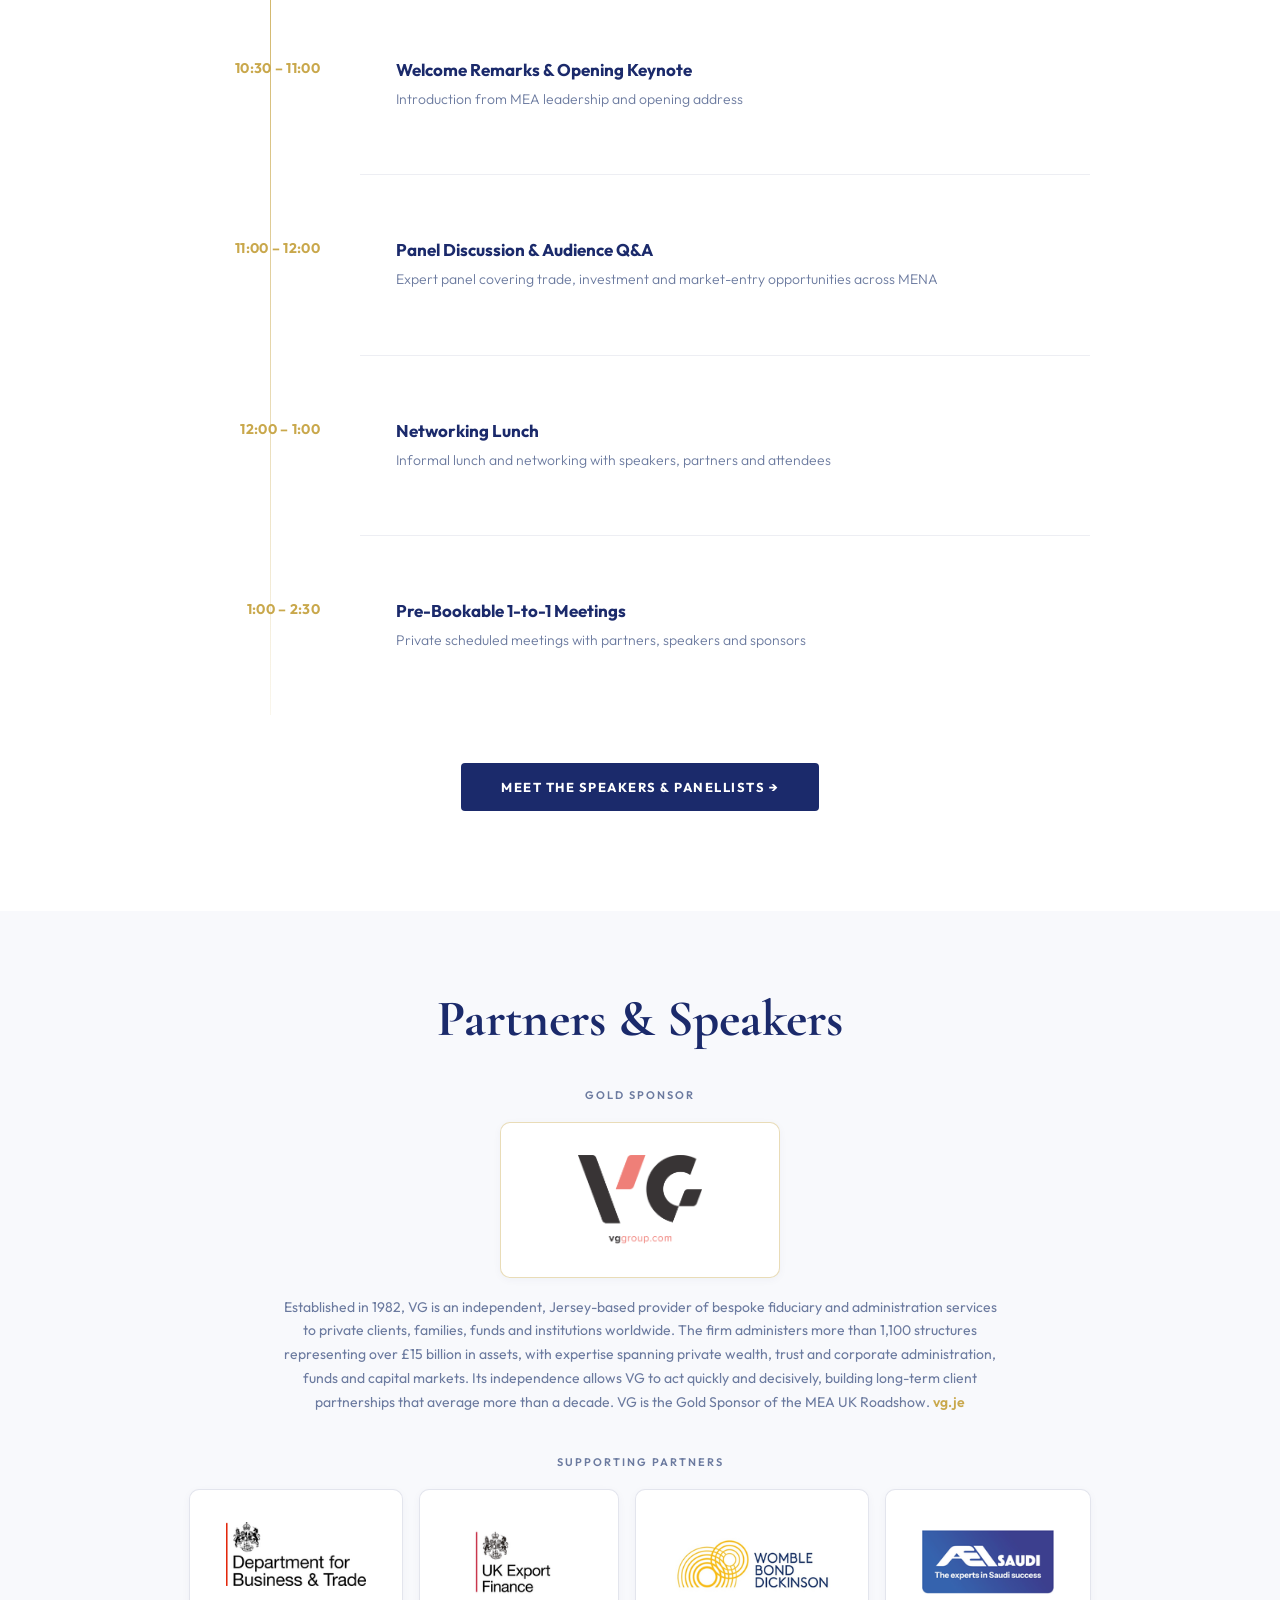
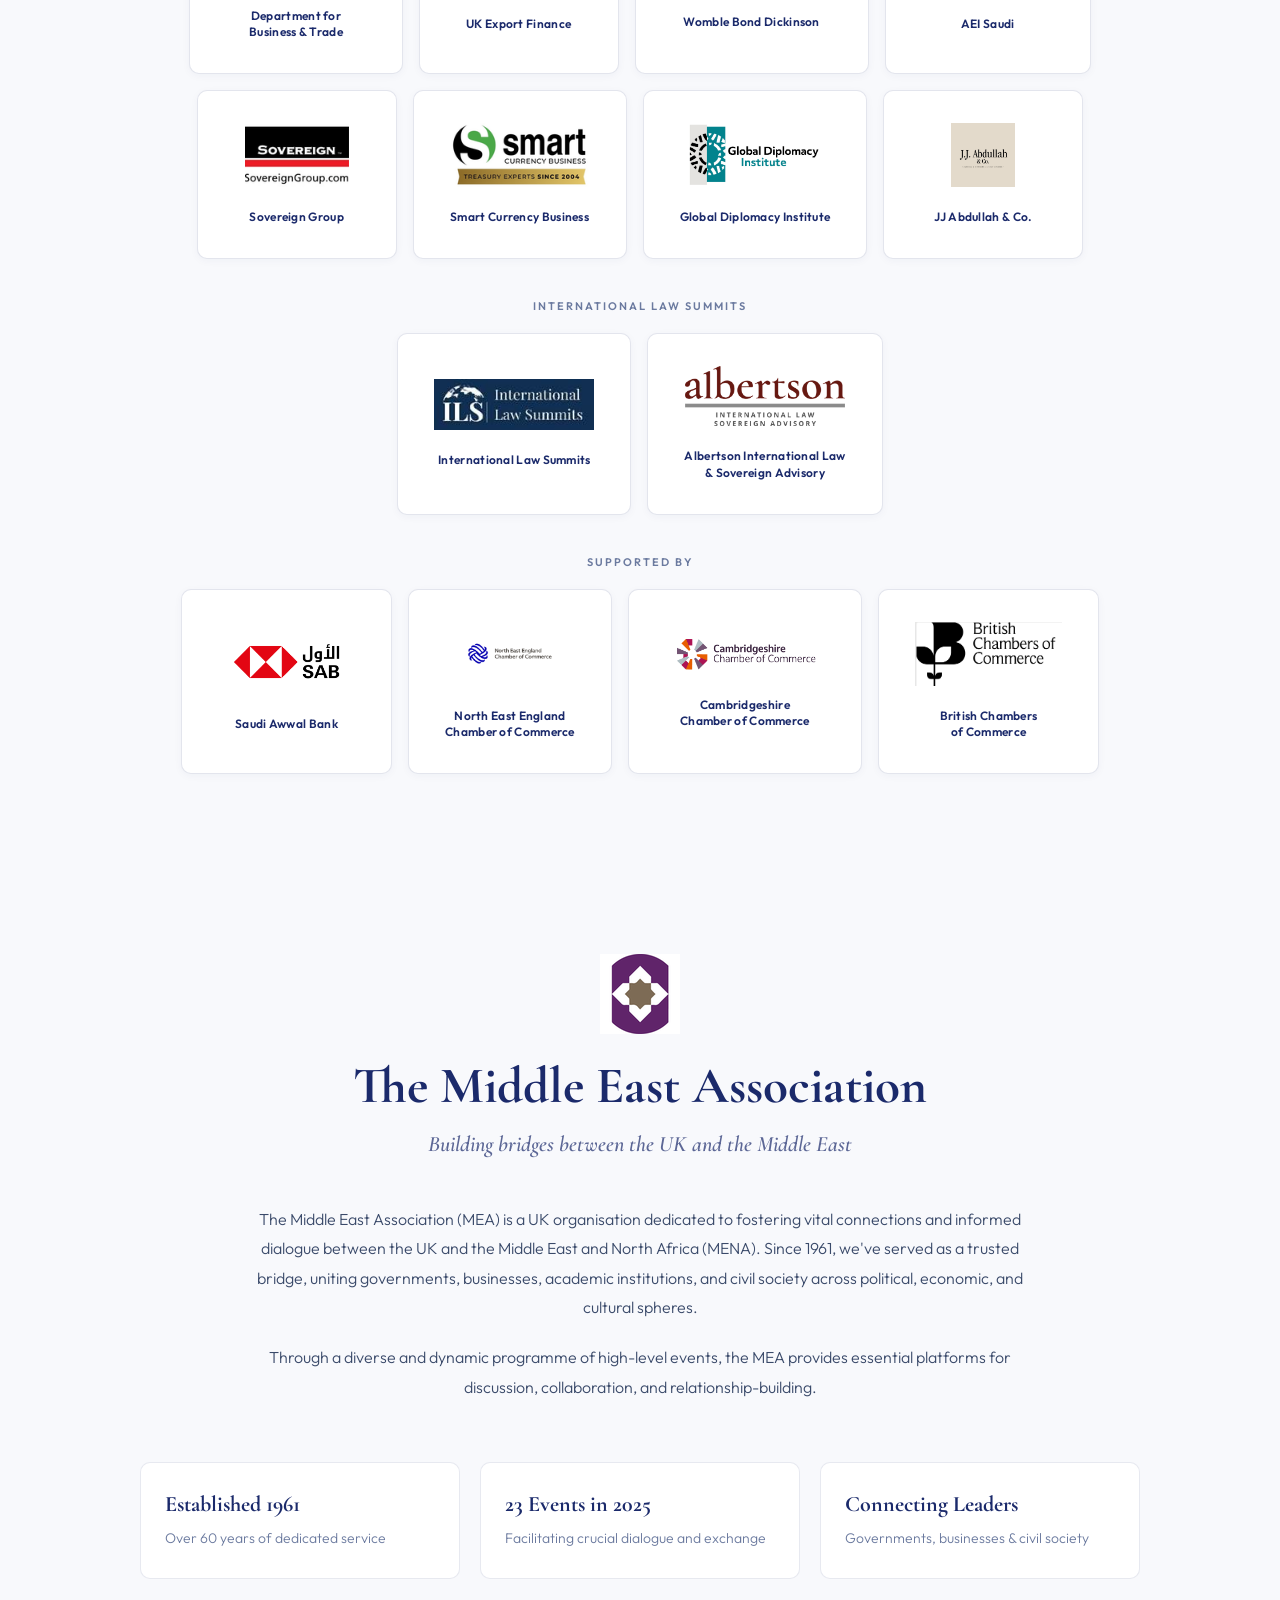
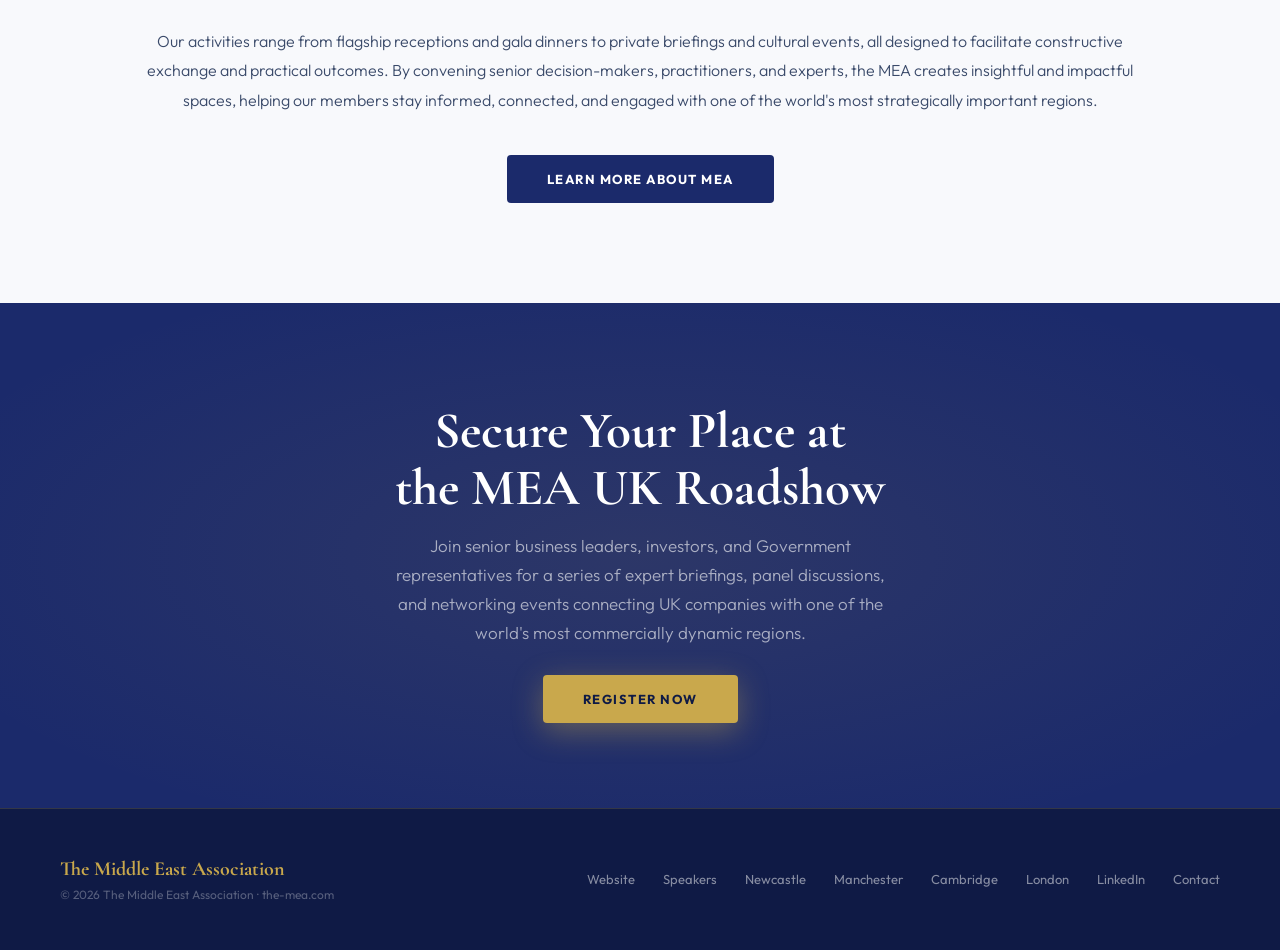
==== commit 62ef27fa: "VG gold sponsor: white logo card + boilerplate paragraph - Change the gold-sponsor card background f" ====
--- a/index.html
+++ b/index.html
@@ -259,6 +259,7 @@
         <img src="assets/partners/vg-group.png" alt="VG" style="max-height:90px; width:auto;">
       </a>
     </div>
+    <p class="sponsor-boilerplate">Established in 1982, VG is an independent, Jersey-based provider of bespoke fiduciary and administration services to private clients, families, funds and institutions worldwide. The firm administers more than 1,100 structures representing over &pound;15 billion in assets, with expertise spanning private wealth, trust and corporate administration, funds and capital markets. Its independence allows VG to act quickly and decisively, building long-term client partnerships that average more than a decade. VG is the Gold Sponsor of the MEA UK Roadshow. <a href="https://www.vg.je" target="_blank">vg.je</a></p>
 
     <div class="partners-label" style="text-align:center;">Supporting Partners</div>
     <div class="partners-grid" style="justify-content:center;">
--- a/assets/styles.css
+++ b/assets/styles.css
@@ -641,10 +641,25 @@
 .partner-logo-card.dark-bg .partner-name, .partner-logo-card.aei-bg .partner-name { color: var(--navy); }
 
 .partner-logo-card.sponsor {
-  background: linear-gradient(135deg, #fff9eb, white);
+  background: white;
   border-color: rgba(201,168,76,0.4);
   min-width: 220px;
 }
+
+.sponsor-boilerplate {
+  max-width: 720px;
+  margin: 18px auto 8px;
+  text-align: center;
+  font-size: 14px;
+  line-height: 1.7;
+  color: var(--muted);
+}
+.sponsor-boilerplate a {
+  color: var(--gold);
+  font-weight: 600;
+  text-decoration: none;
+}
+.sponsor-boilerplate a:hover { text-decoration: underline; }
 
 .stats-grid {
   display: grid;
@@ -1144,7 +1159,7 @@
 .speaker-card + .speaker-card { border-top: none; }
 .speaker-card:first-of-type { border-radius: 4px 4px 0 0; }
 .speaker-card:last-of-type { border-radius: 0 0 4px 4px; margin-bottom: 0; }
-.speaker-inner { display: grid; grid-template-columns: 220px 1fr; min-height: 180px; }
+.speaker-inner { display: grid; grid-template-columns: 220px 1fr; min-height: 230px; }
 .speaker-left {
   background: var(--navy);
   padding: 28px 24px;
@@ -1208,9 +1223,9 @@
 .speaker-right { padding: 28px 32px; display: flex; flex-direction: column; justify-content: center; }
 .speaker-bio { font-size: 14px; color: #374151; line-height: 1.75; }
 .speaker-bio p + p { margin-top: 10px; }
-.speaker-photo { width: 100%; height: 180px; object-fit: cover; object-position: center top; display: block; }
+.speaker-photo { width: 100%; height: 100%; object-fit: cover; object-position: center 20%; display: block; }
 .speaker-left.has-photo { padding: 0; overflow: hidden; }
-.speaker-left.has-photo .speaker-photo-wrap { height: 180px; overflow: hidden; }
+.speaker-left.has-photo .speaker-photo-wrap { height: 230px; overflow: hidden; }
 .speaker-left.has-photo .speaker-details { padding: 14px 18px 16px; }
 
 /* ── ABOUT BOX ── */
@@ -1261,7 +1276,7 @@
   .speaker-inner { grid-template-columns: 1fr; }
   .speaker-left { padding: 22px 20px; }
   .speaker-left::after { top: auto; left: 0; right: 0; bottom: 0; width: 100%; height: 3px; }
-  .speaker-left.has-photo .speaker-photo-wrap { height: 220px; }
+  .speaker-left.has-photo .speaker-photo-wrap { height: 260px; }
   .speaker-right { padding: 22px 20px; }
   .header-meta span { padding: 4px 10px; }
   .subpage .programme-timeline::before { display: none; }
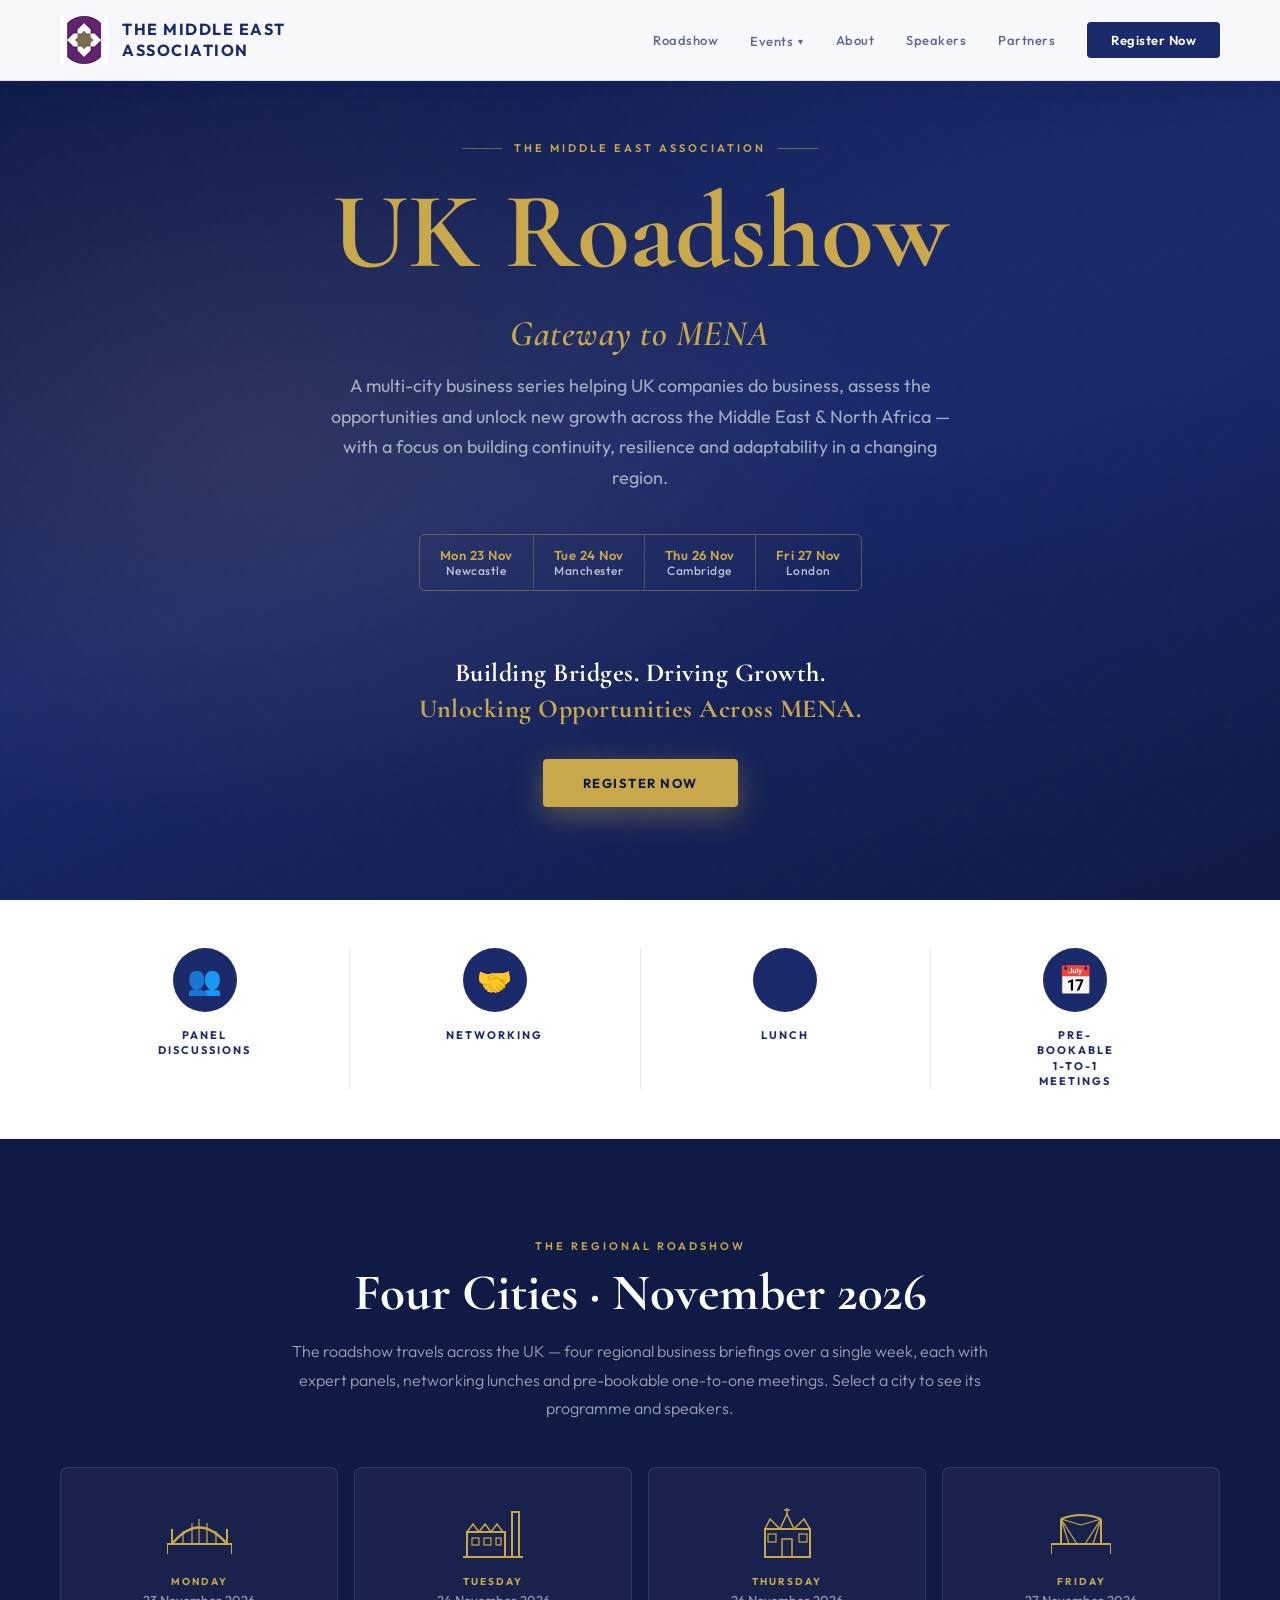
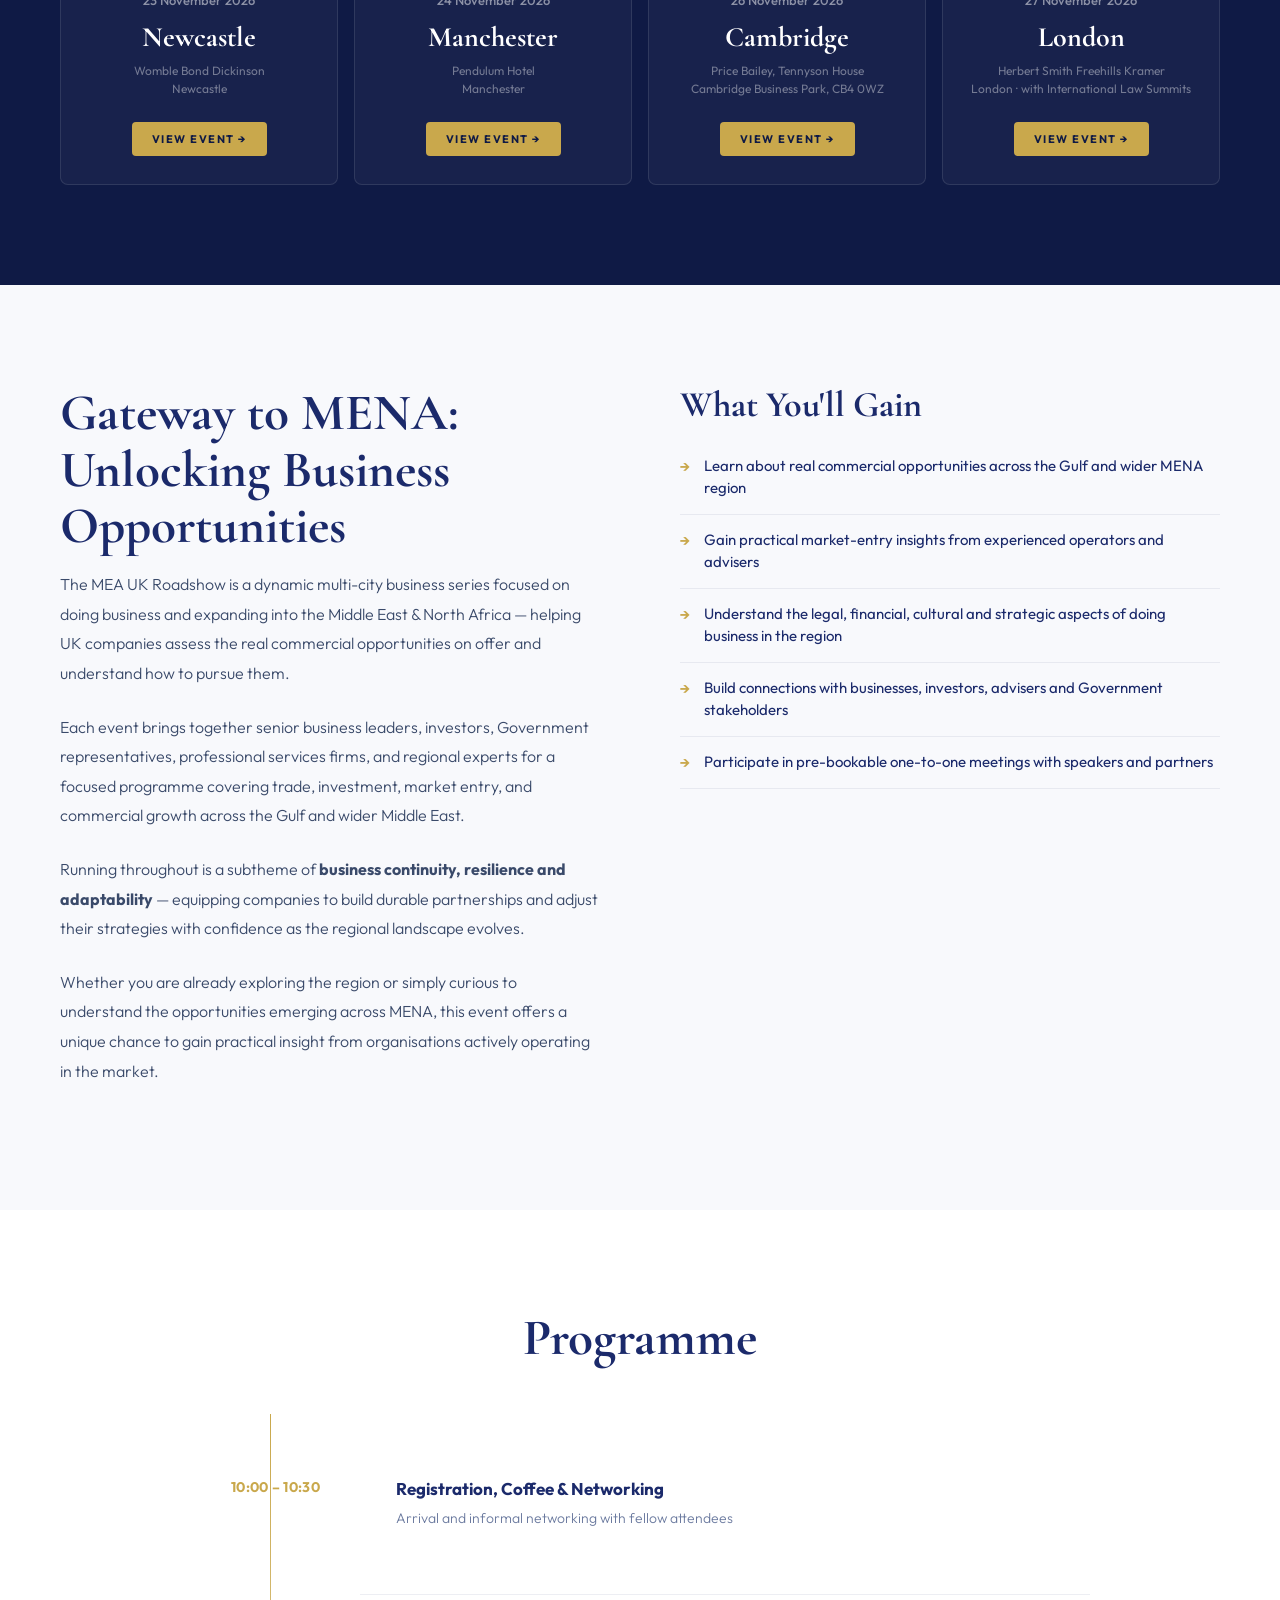
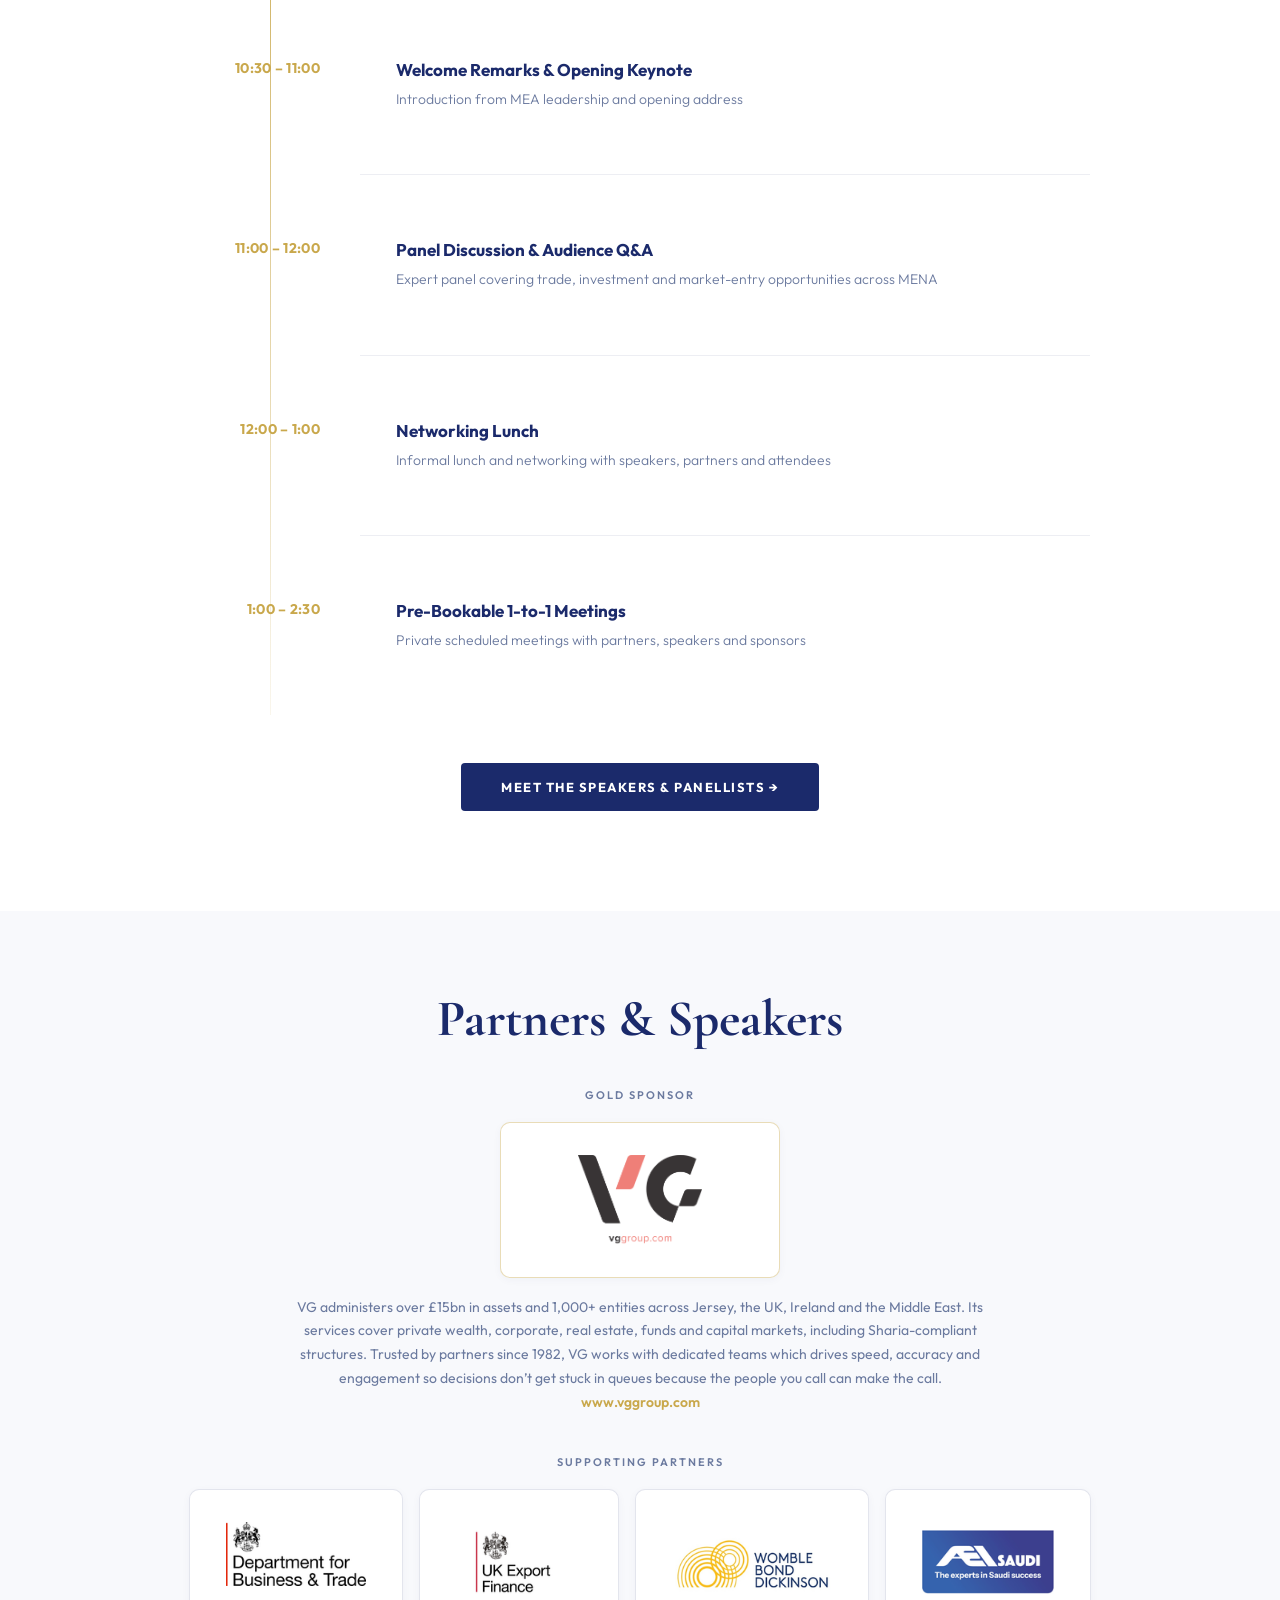
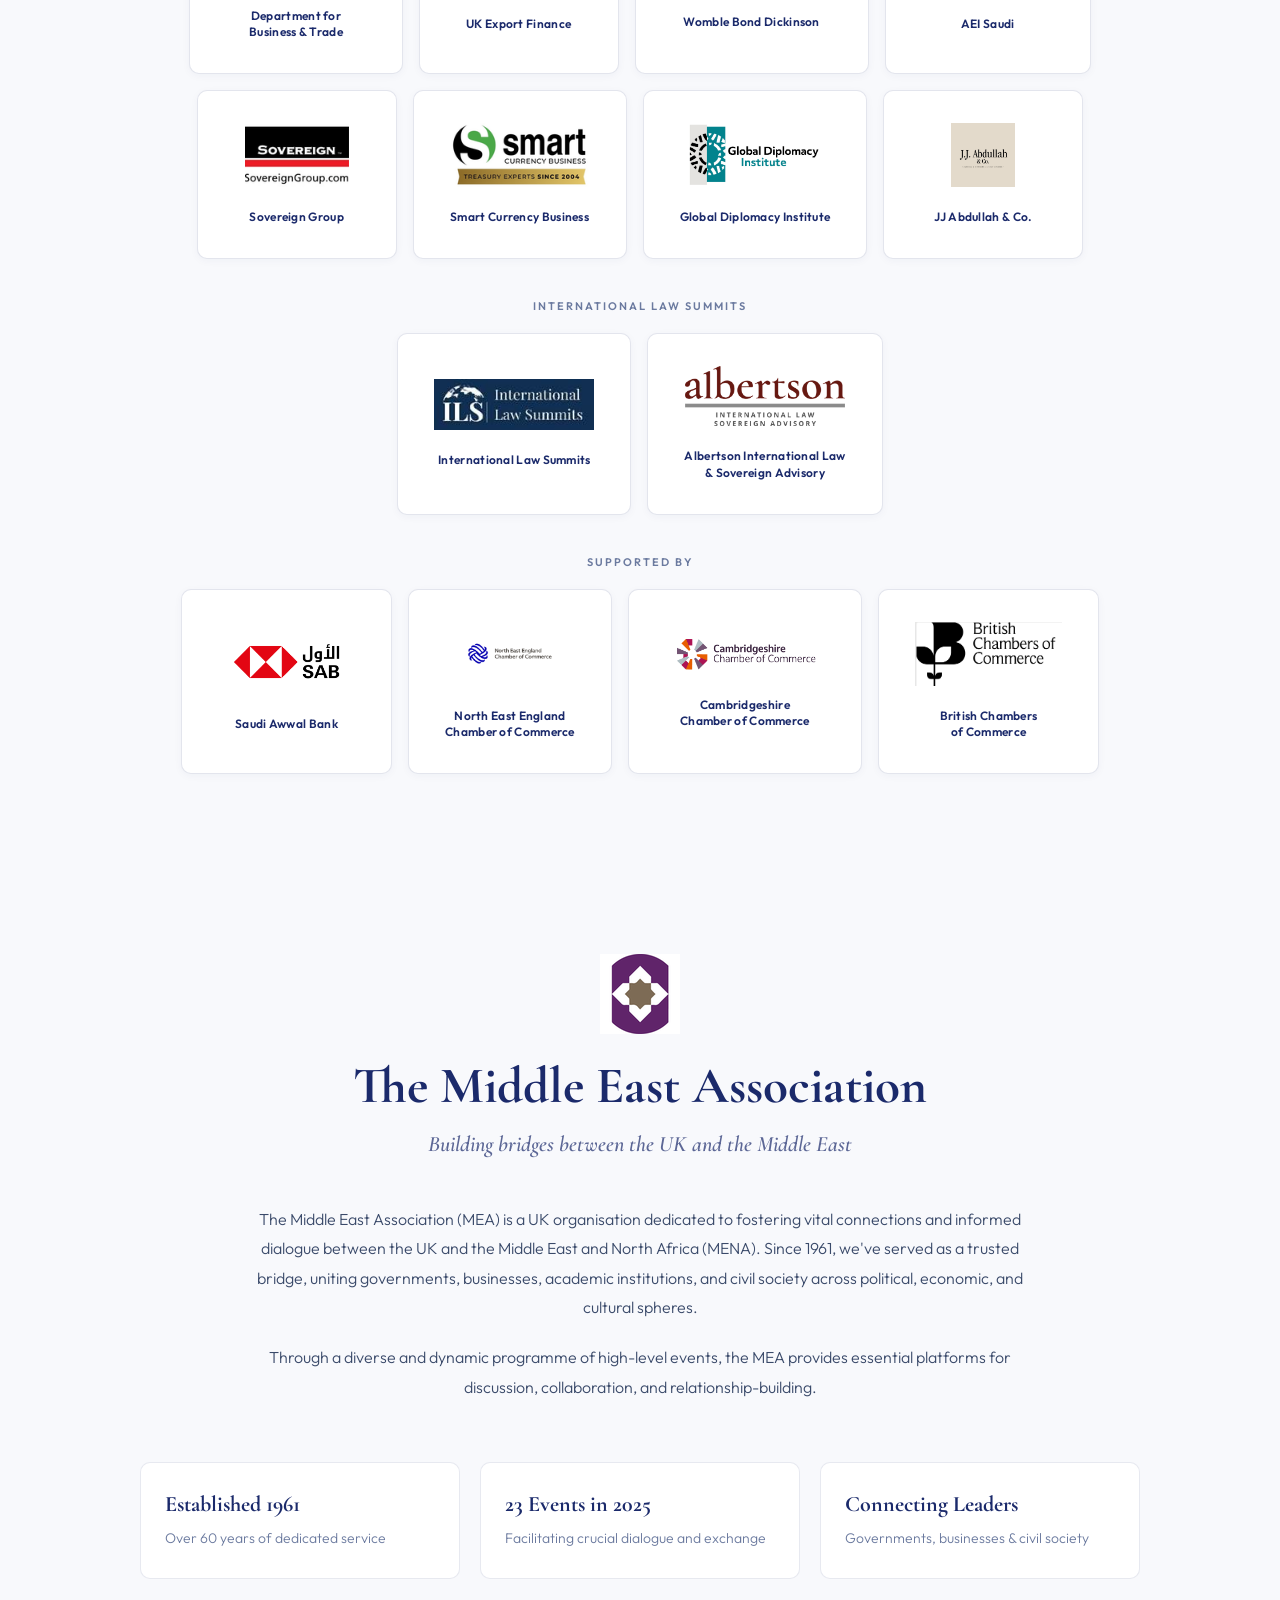
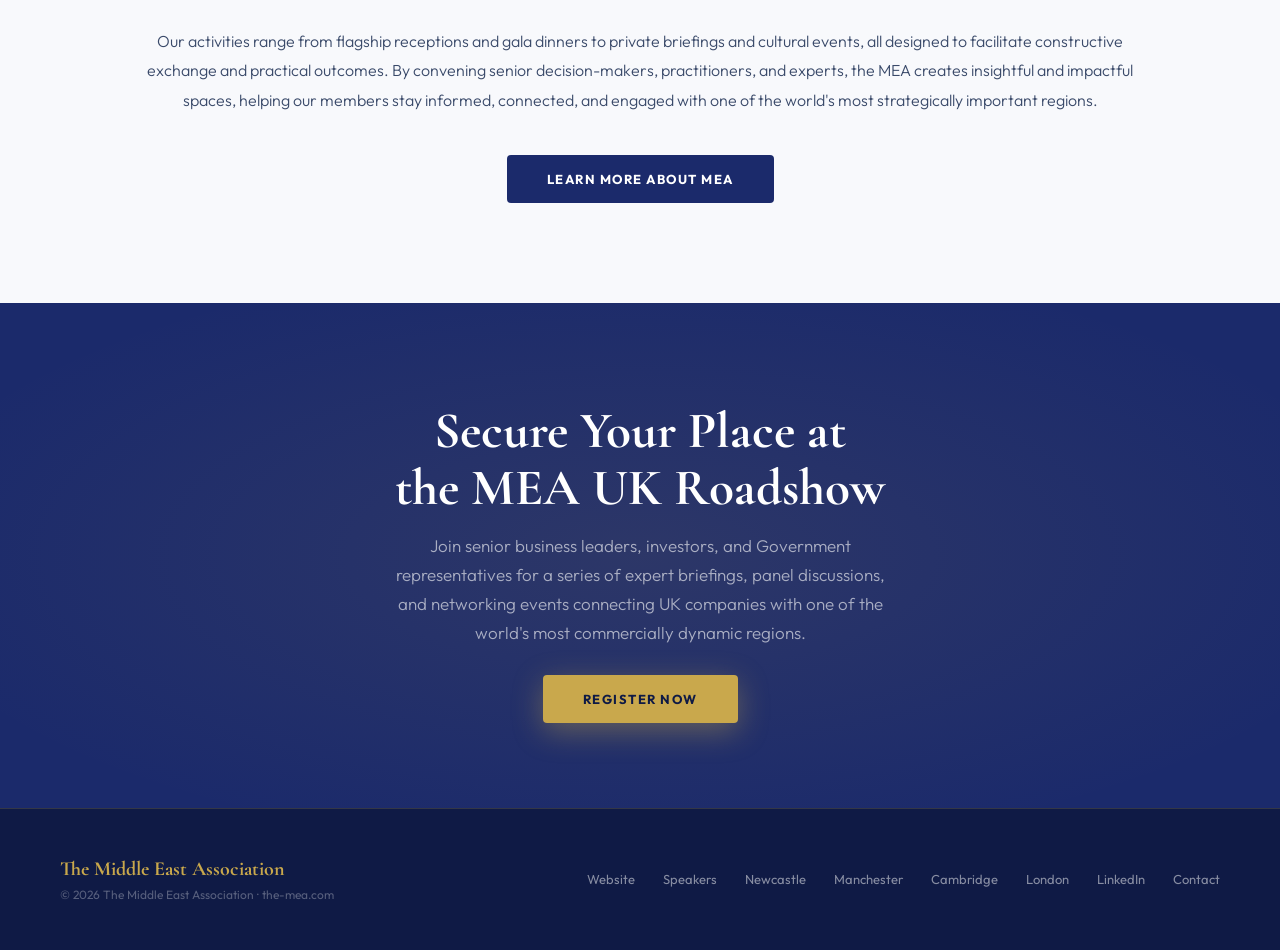
==== commit cc19dc33: "Update VG gold sponsor boilerplate to new group copy Co-Authored-By: Claude Opus 4.8 <noreply@anthro" ====
--- a/index.html
+++ b/index.html
@@ -259,7 +259,7 @@
         <img src="assets/partners/vg-group.png" alt="VG" style="max-height:90px; width:auto;">
       </a>
     </div>
-    <p class="sponsor-boilerplate">Established in 1982, VG is an independent, Jersey-based provider of bespoke fiduciary and administration services to private clients, families, funds and institutions worldwide. The firm administers more than 1,100 structures representing over &pound;15 billion in assets, with expertise spanning private wealth, trust and corporate administration, funds and capital markets. Its independence allows VG to act quickly and decisively, building long-term client partnerships that average more than a decade. VG is the Gold Sponsor of the MEA UK Roadshow. <a href="https://www.vg.je" target="_blank">vg.je</a></p>
+    <p class="sponsor-boilerplate">VG administers over &pound;15bn in assets and 1,000+ entities across Jersey, the UK, Ireland and the Middle East. Its services cover private wealth, corporate, real estate, funds and capital markets, including Sharia-compliant structures. Trusted by partners since 1982, VG works with dedicated teams which drives speed, accuracy and engagement so decisions don&rsquo;t get stuck in queues because the people you call can make the call. <a href="https://www.vggroup.com" target="_blank">www.vggroup.com</a></p>
 
     <div class="partners-label" style="text-align:center;">Supporting Partners</div>
     <div class="partners-grid" style="justify-content:center;">
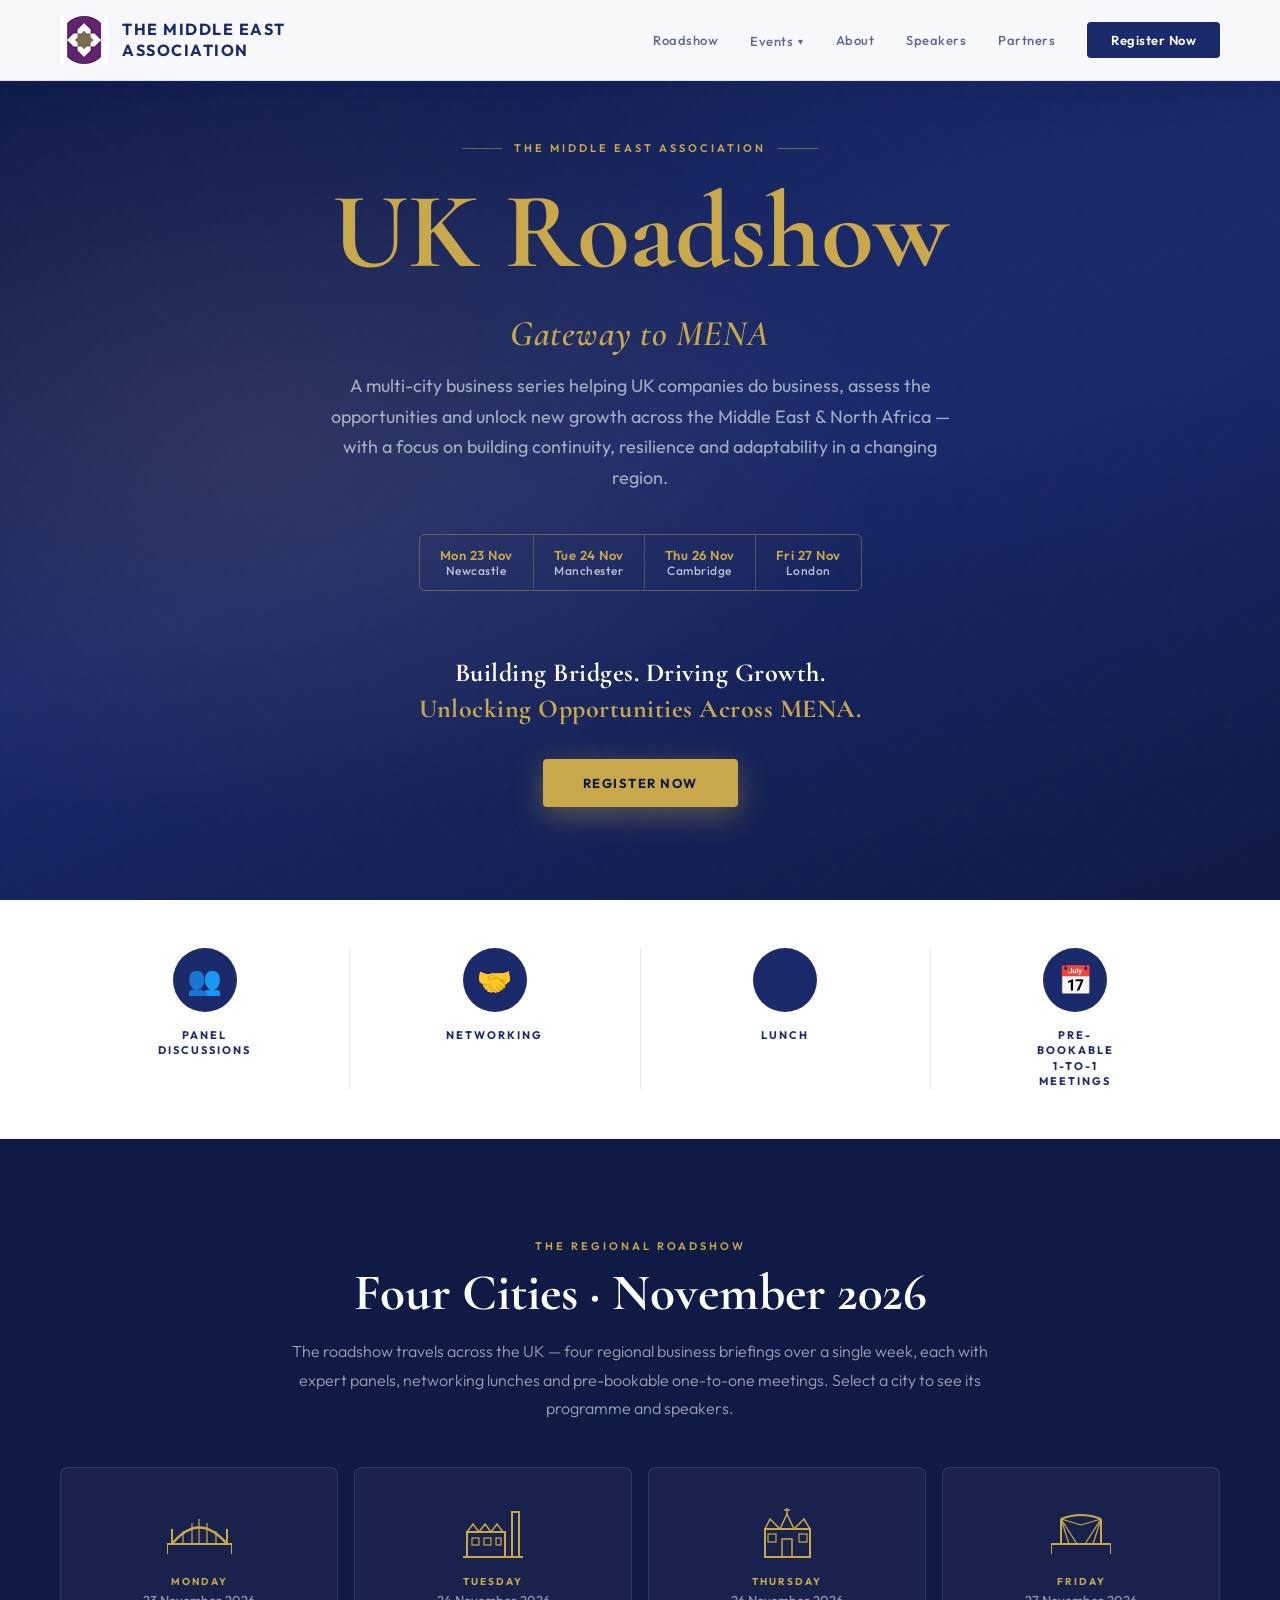
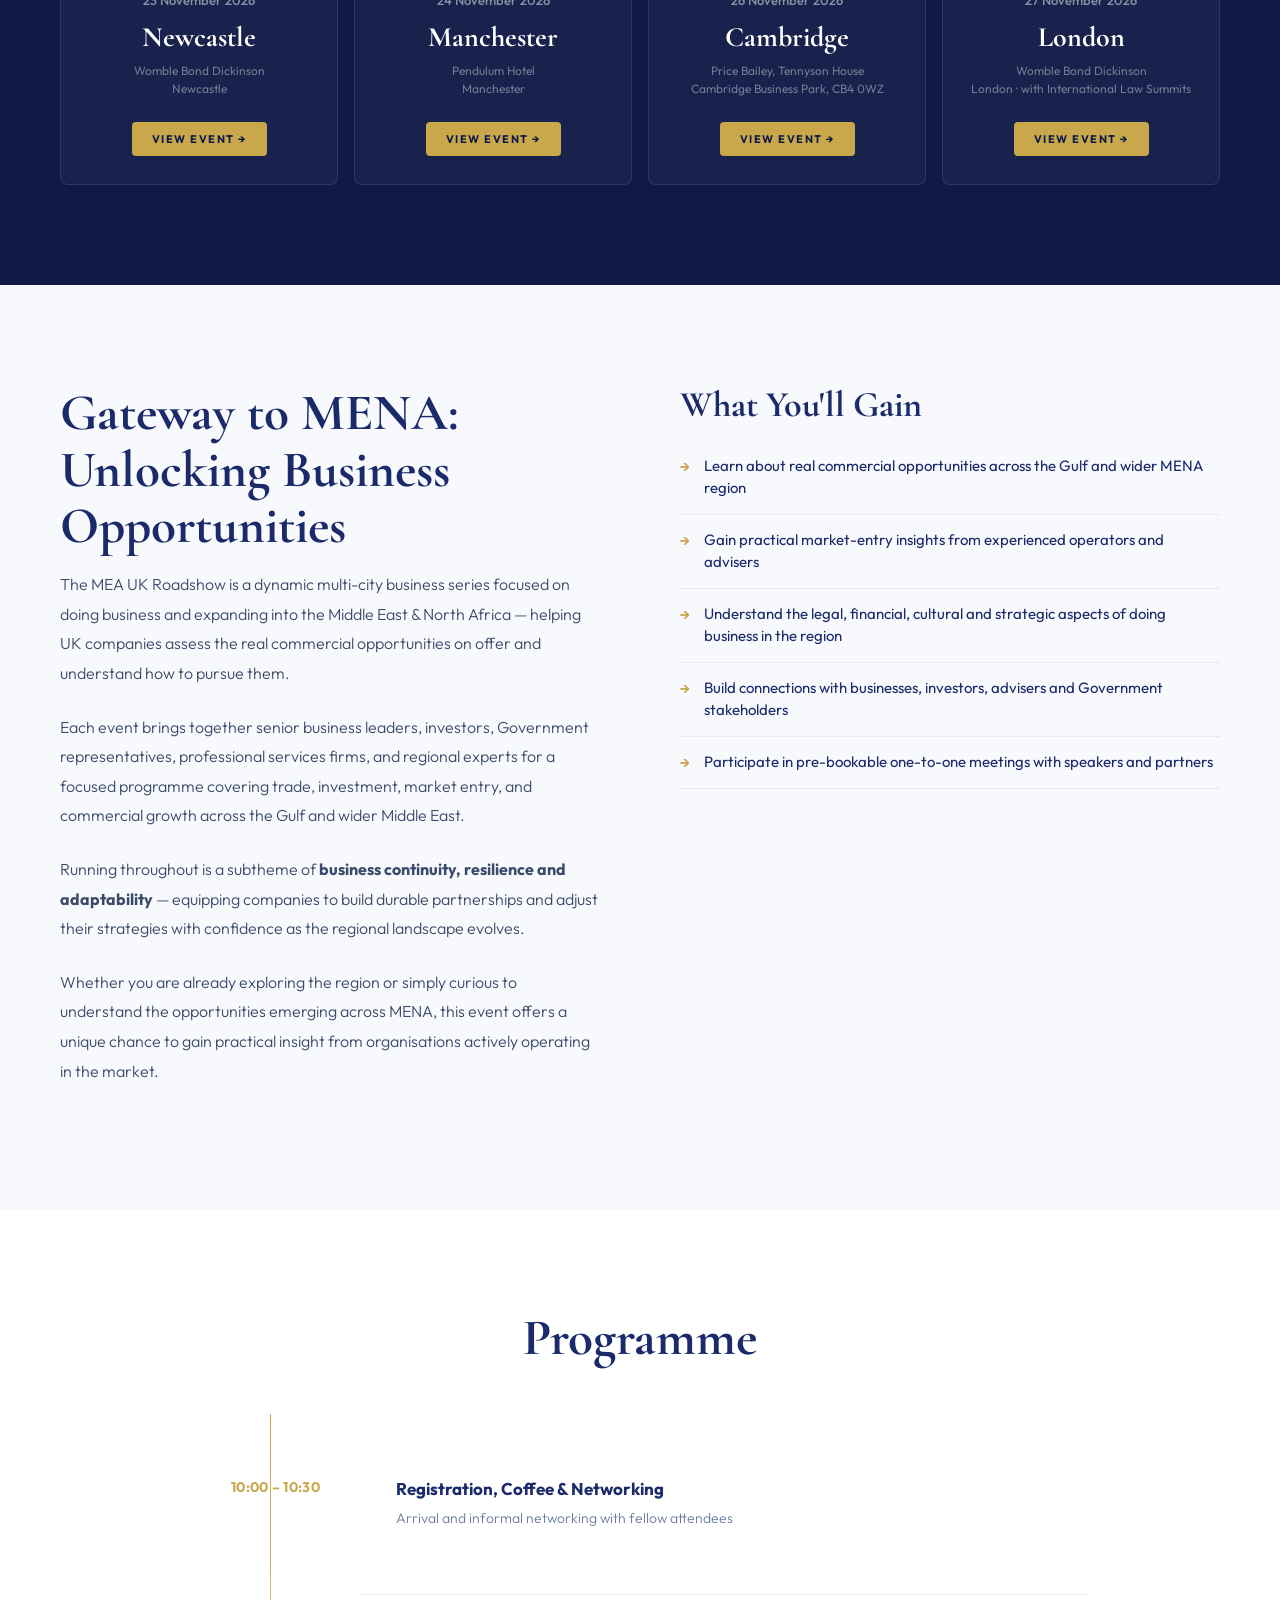
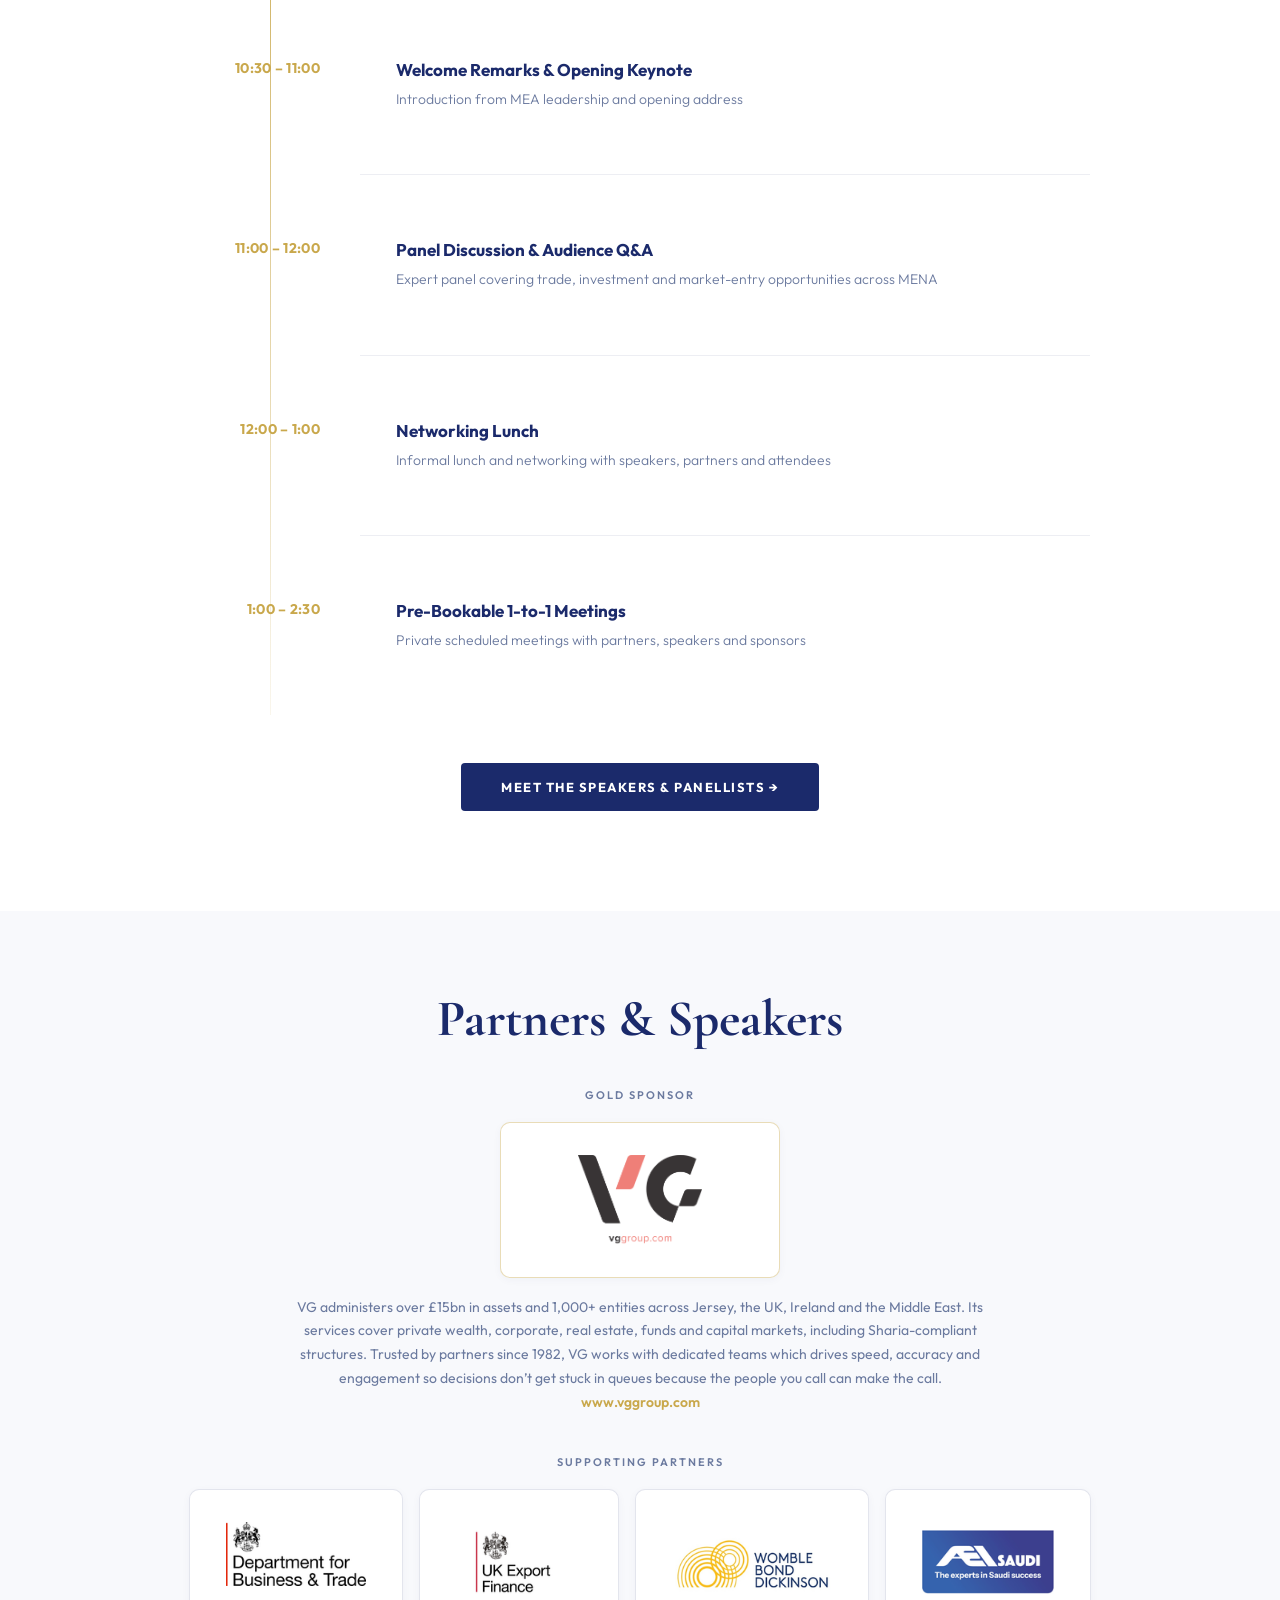
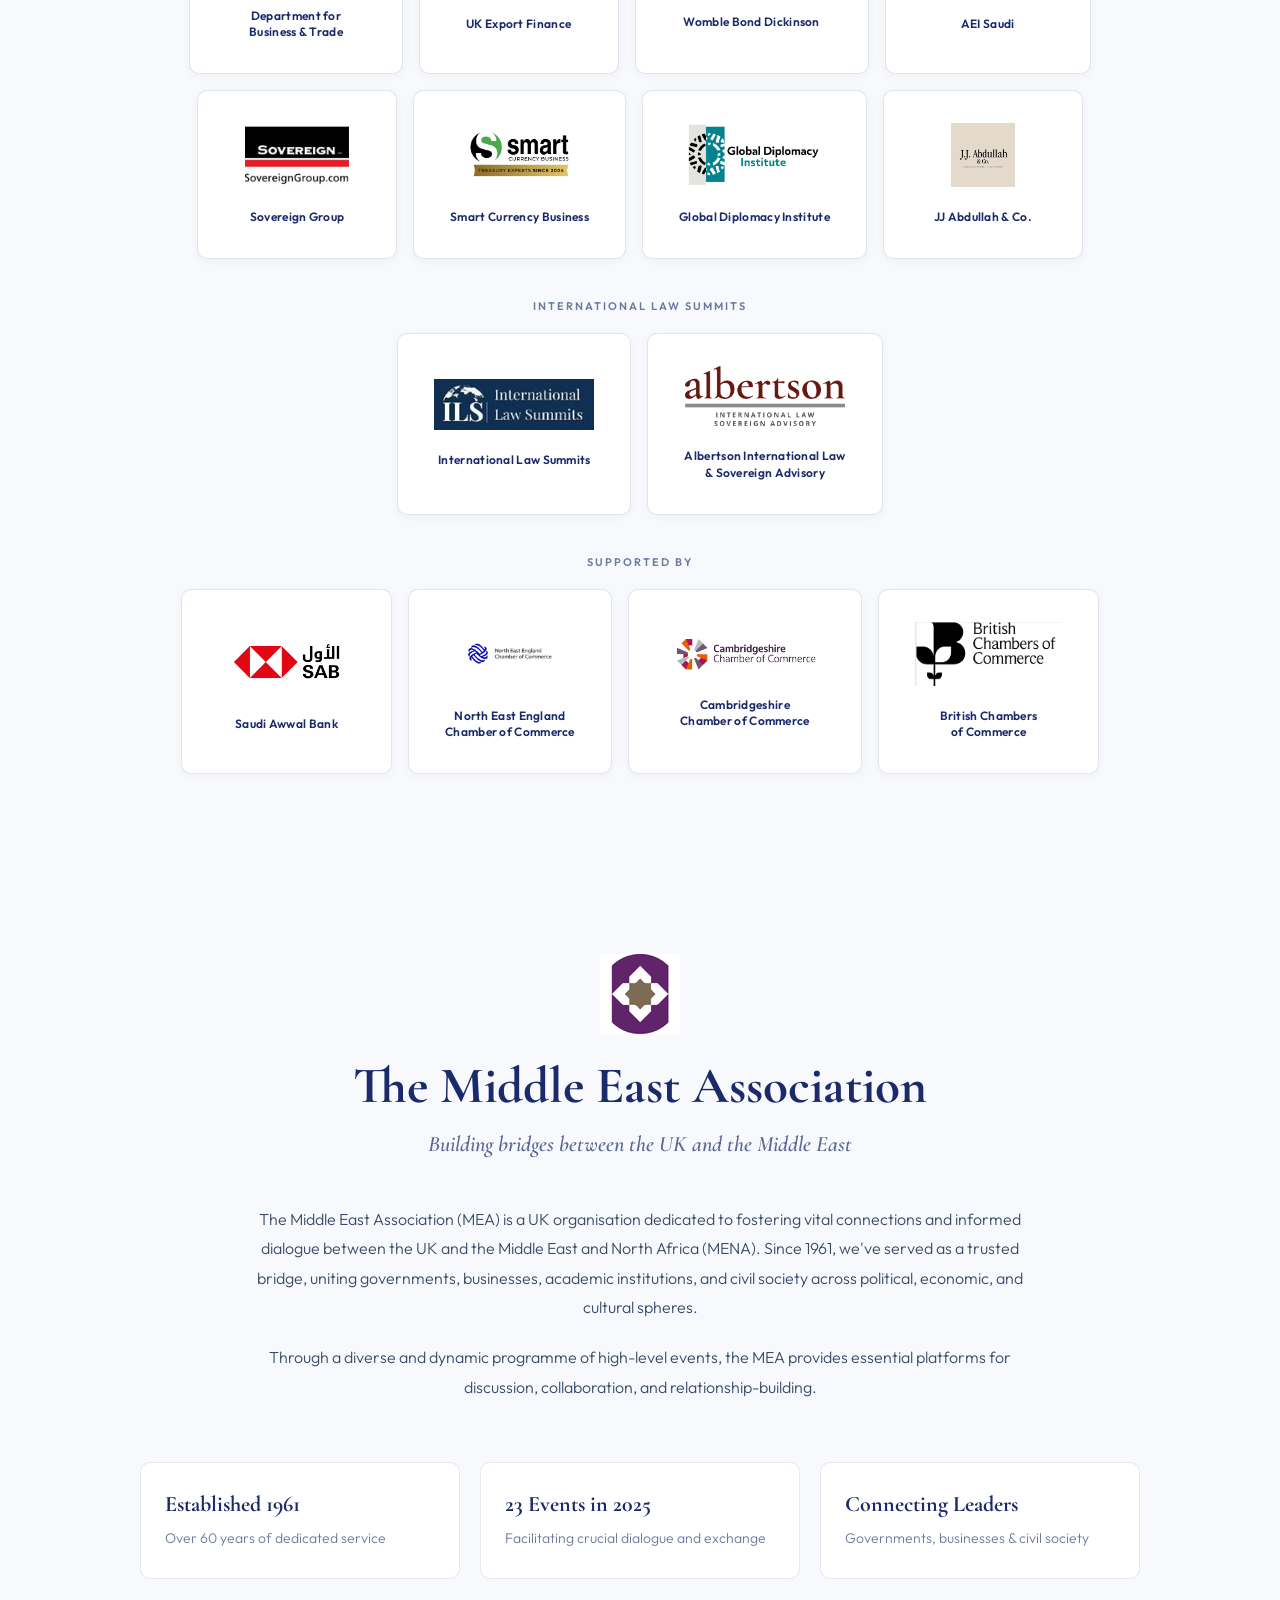
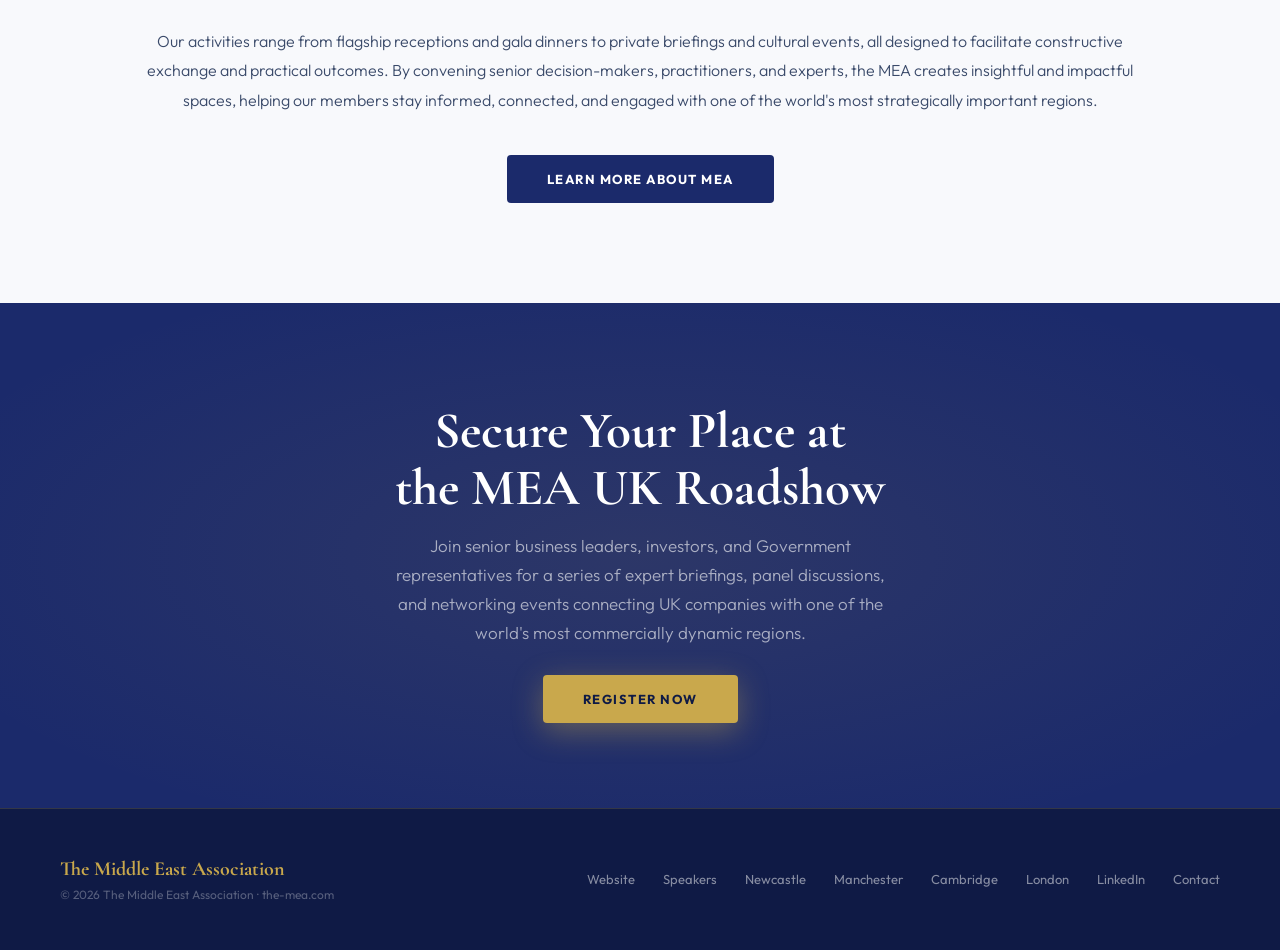
==== commit b3cb5817: "Make London a standalone MEA event at Womble Bond Dickinson (#) London is no longer co-located insid" ====
--- a/index.html
+++ b/index.html
@@ -171,7 +171,7 @@
       <div class="city-day">Friday</div>
       <div class="city-date-text">27 November 2026</div>
       <div class="city-name">London</div>
-      <div class="city-venue">Herbert Smith Freehills Kramer<br>London &middot; with International Law Summits</div>
+      <div class="city-venue">Womble Bond Dickinson<br>London &middot; with International Law Summits</div>
       <span class="city-btn">View Event &rarr;</span>
     </a>
 
